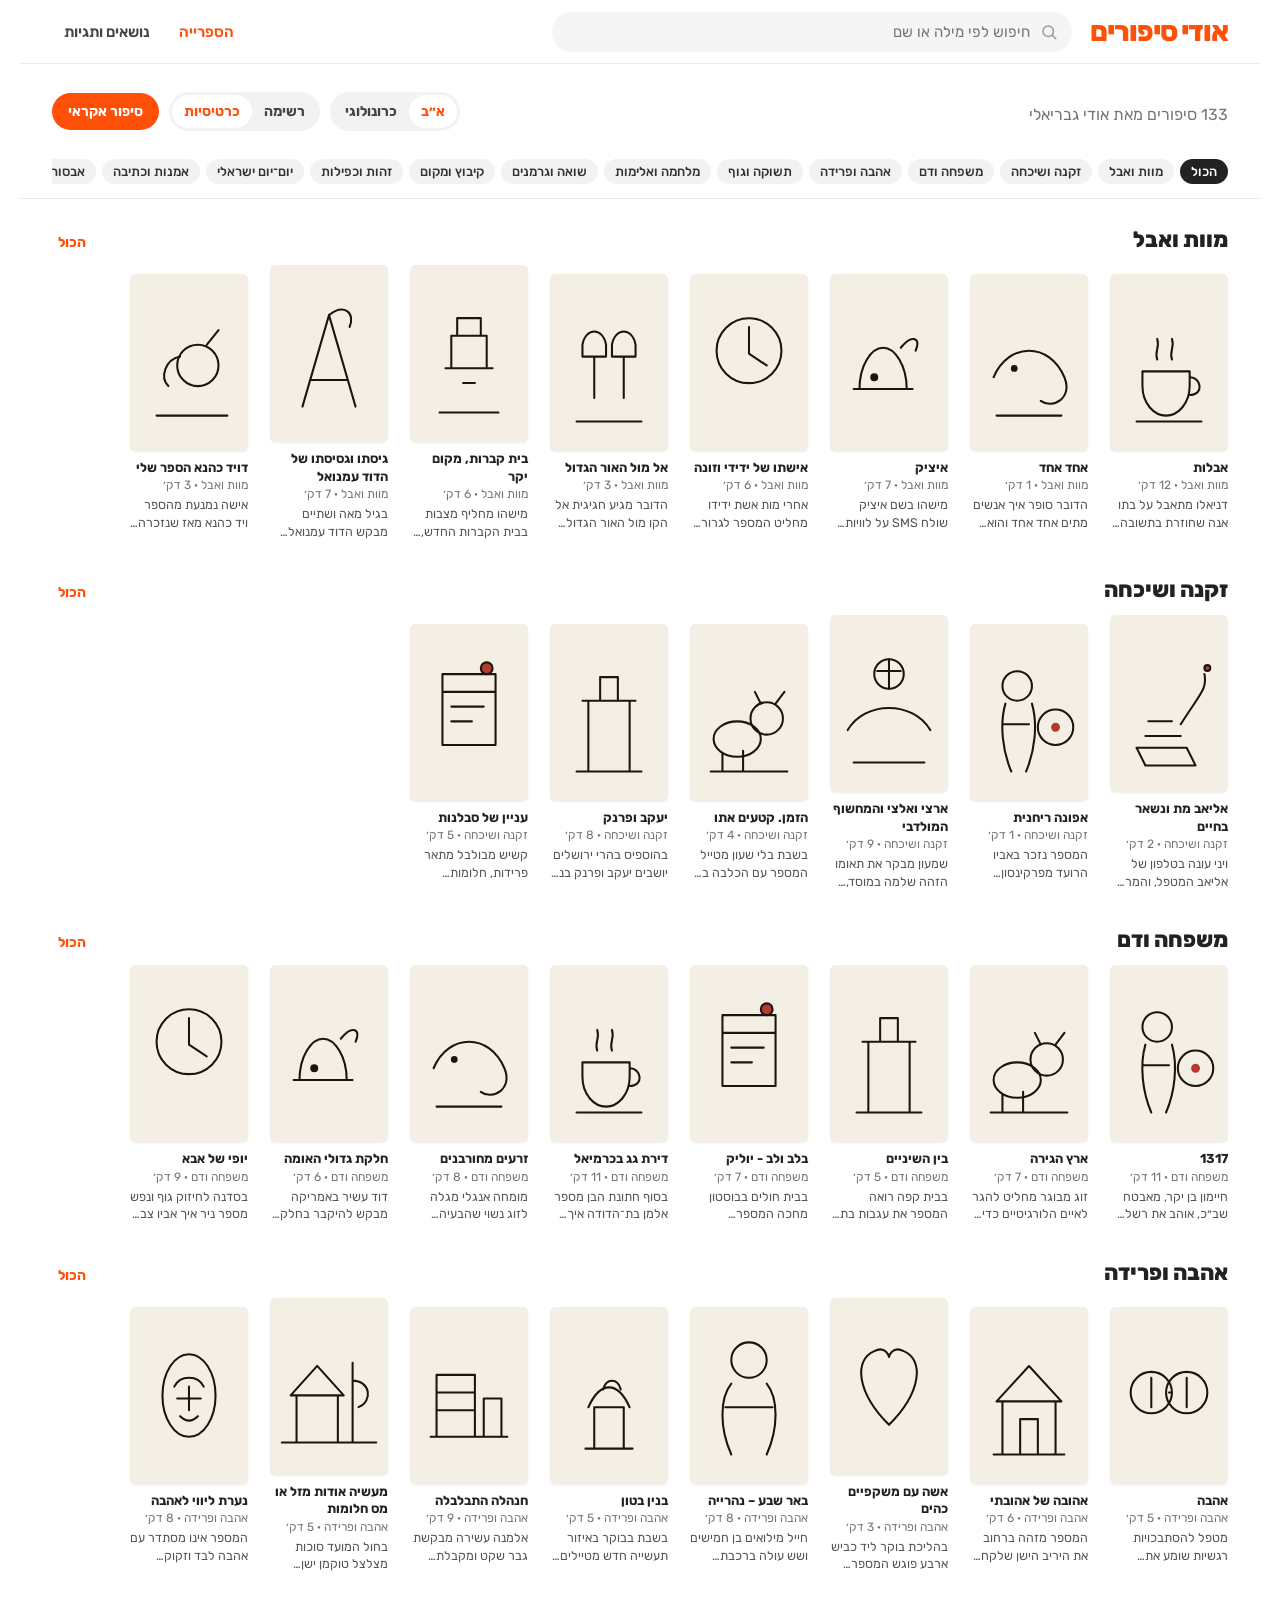
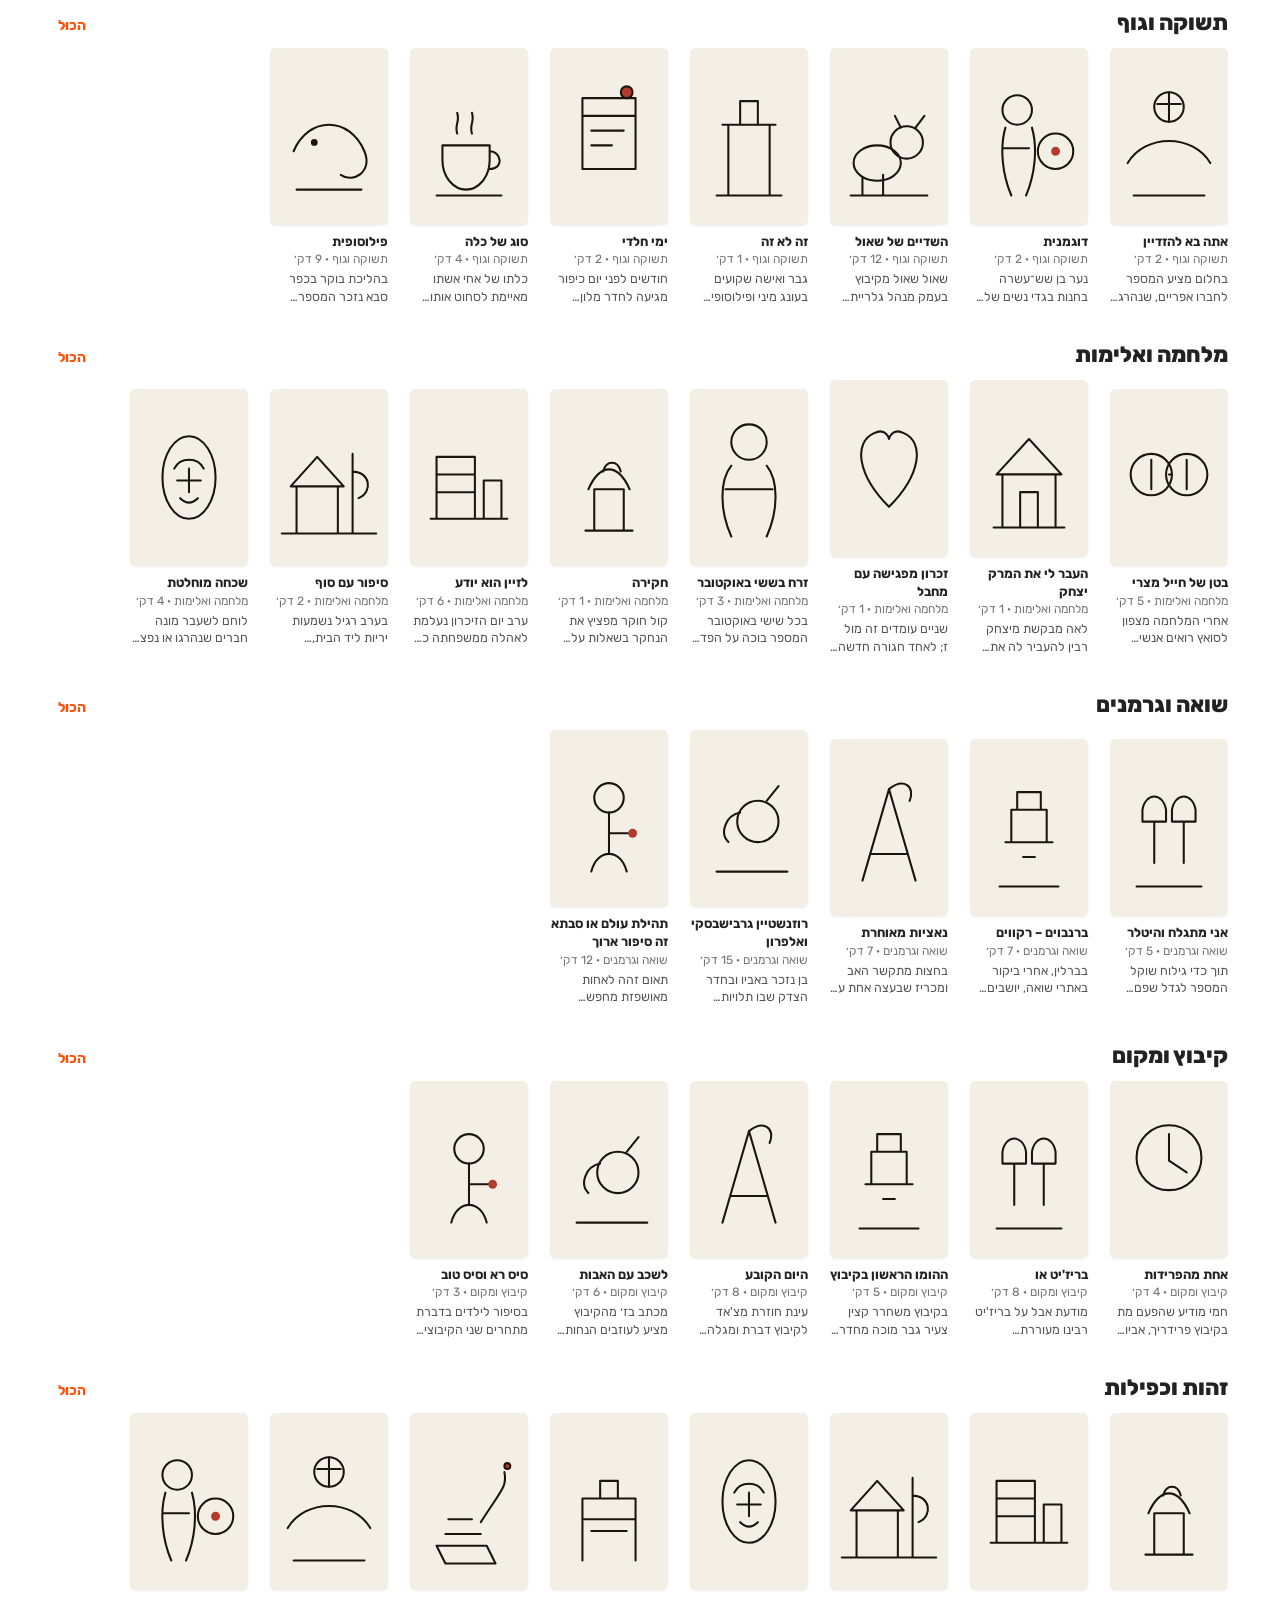
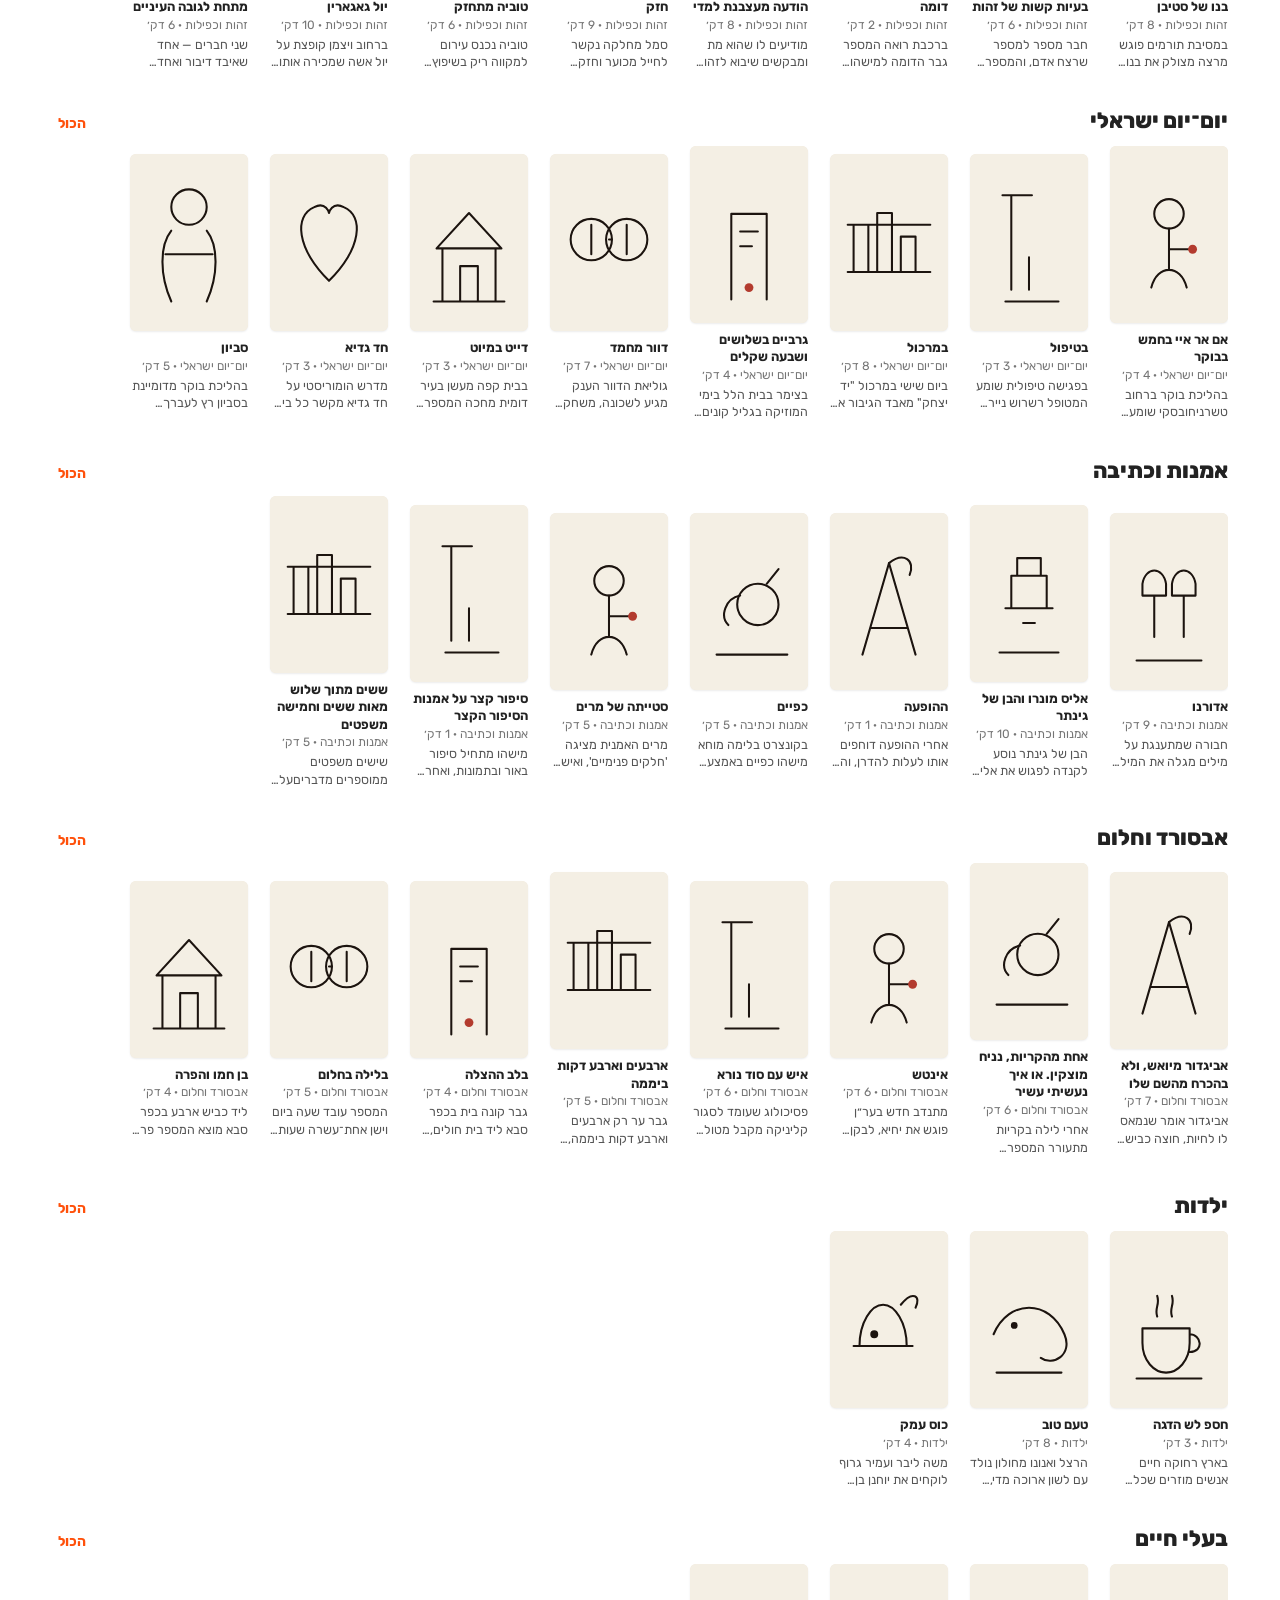
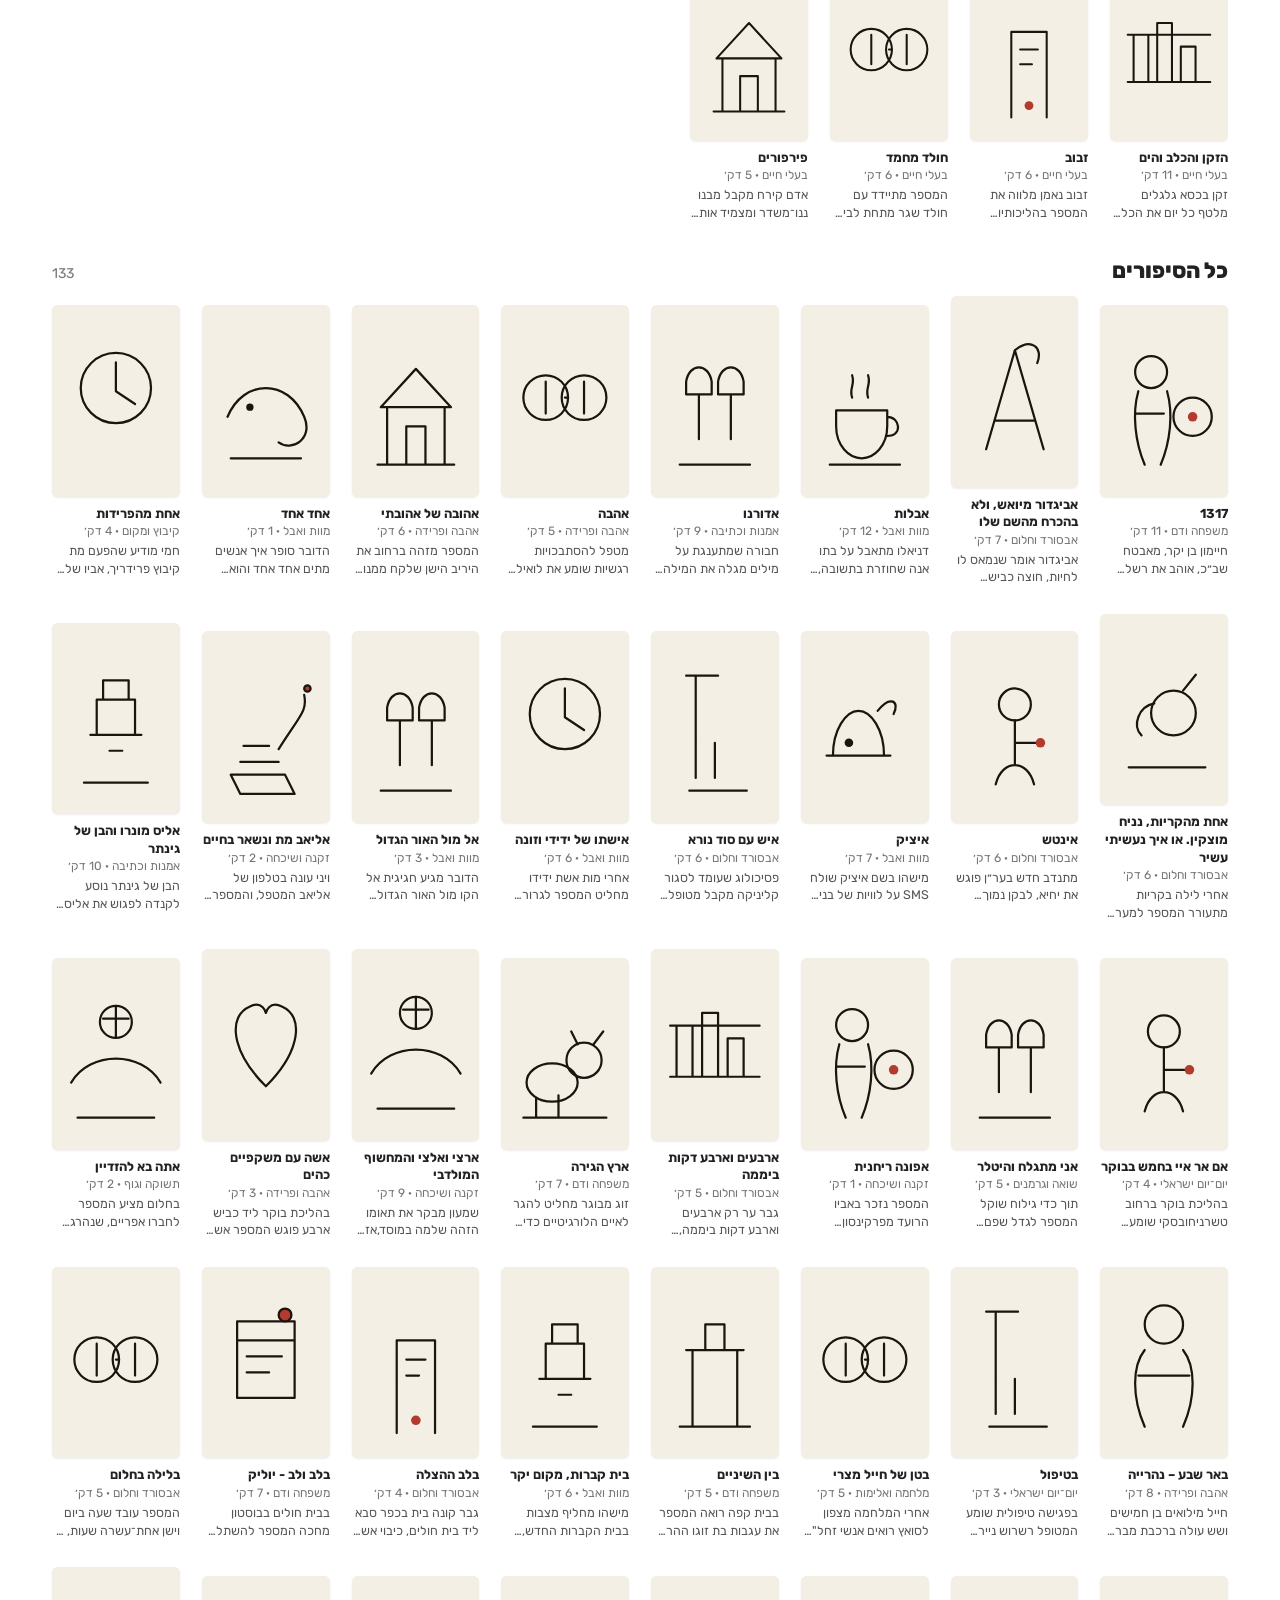
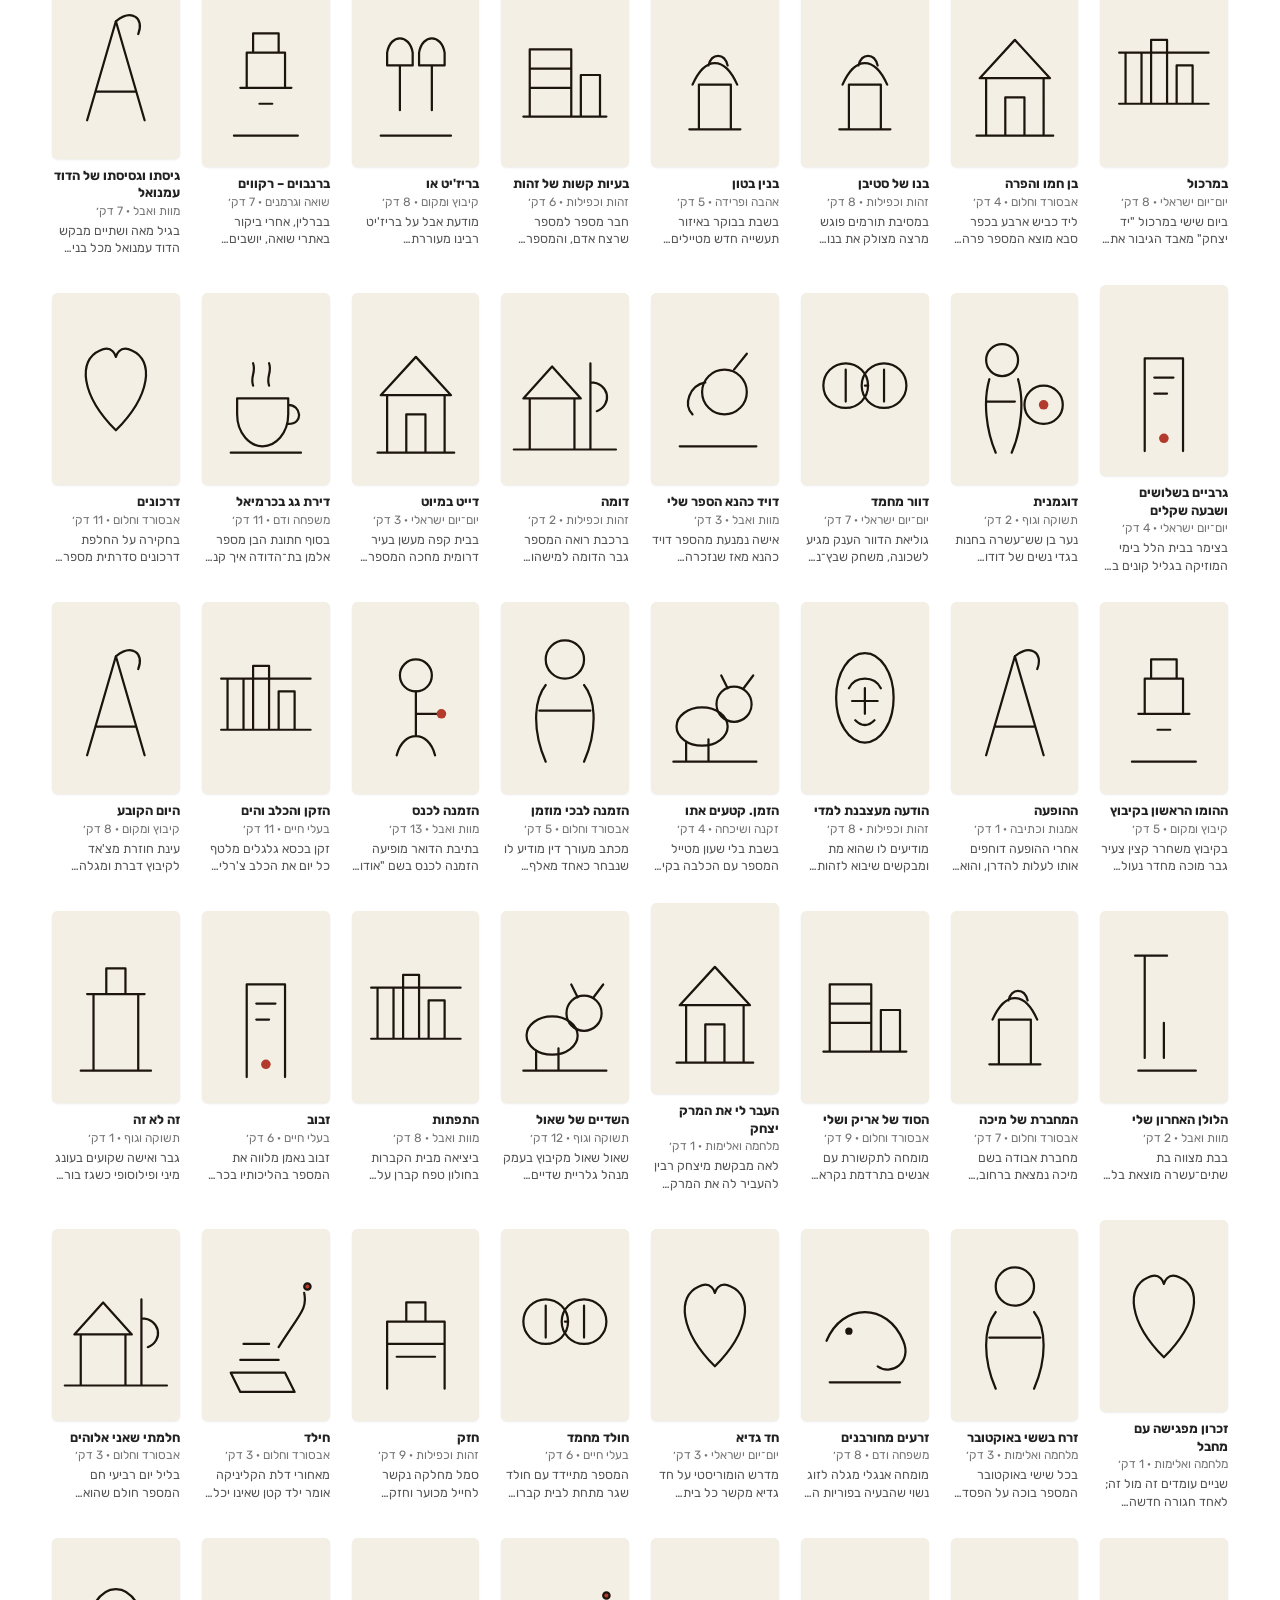
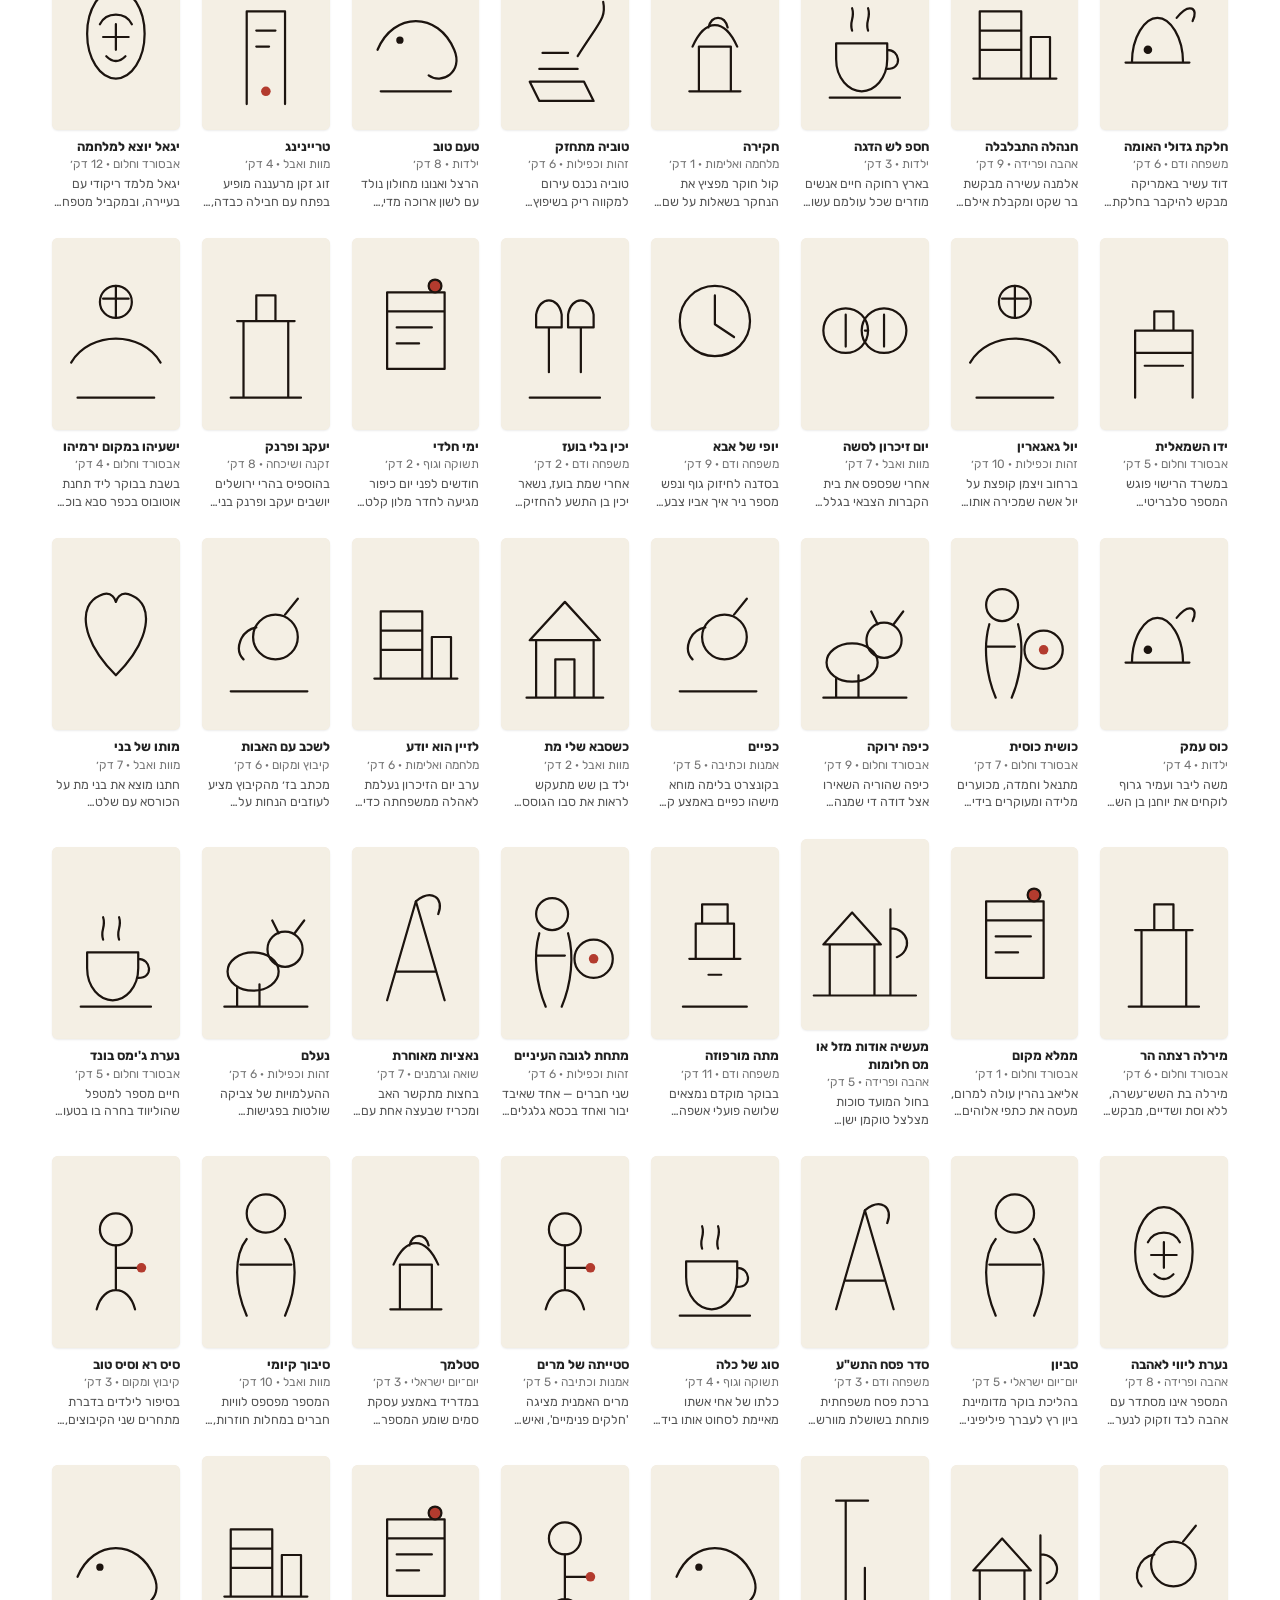
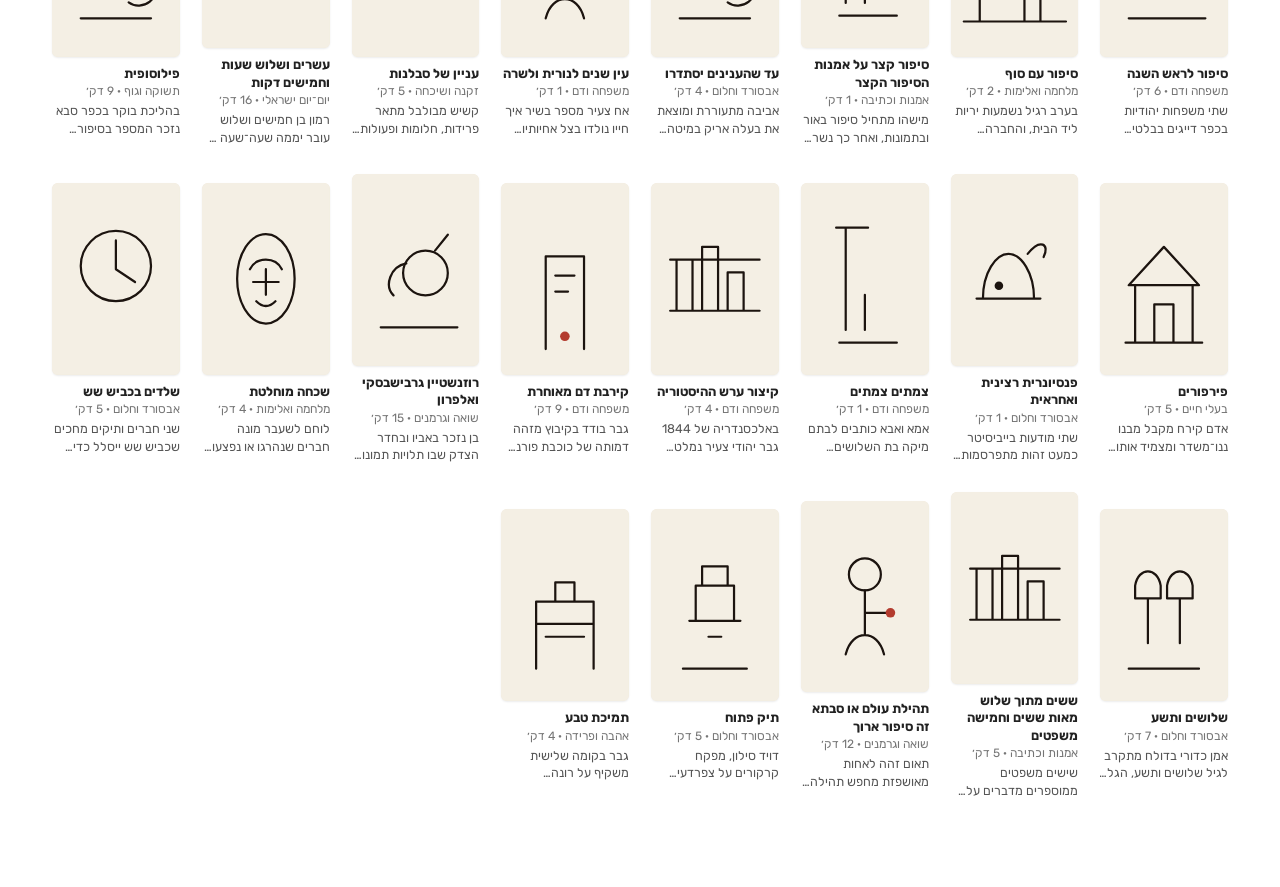
==== index.html @ edc9f73b "Hide login on the published site and keep the reading place when text size changes. Co-authored-by: " ====
<!DOCTYPE html>
<html lang="he" dir="rtl">
<head>
<meta charset="utf-8">
<meta name="viewport" content="width=device-width, initial-scale=1, viewport-fit=cover">
<meta name="theme-color" content="#ffffff">
<title>אודי סיפורים</title>
<meta name="description" content="סיפורים קצרים מאת אודי. קריאה וחיפוש.">
<meta property="og:title" content="אודי סיפורים">
<meta property="og:description" content="סיפורים קצרים מאת אודי. קריאה וחיפוש.">
<meta property="og:type" content="website">
<meta property="og:url" content="https://avtushh.github.io/udi-stories/">
<meta property="og:image" content="https://avtushh.github.io/udi-stories/og.png">
<meta property="og:image:width" content="1200">
<meta property="og:image:height" content="630">
<meta property="og:locale" content="he_IL">
<meta name="twitter:card" content="summary_large_image">
<link rel="icon" href="favicon.svg" type="image/svg+xml">
<link rel="preconnect" href="https://fonts.googleapis.com">
<link rel="preconnect" href="https://fonts.gstatic.com" crossorigin>
<link href="https://fonts.googleapis.com/css2?family=Rubik:wght@400;500;600;700;800&family=Frank+Ruhl+Libre:wght@400;500;700&display=swap" rel="stylesheet">
<link rel="stylesheet" href="styles.css">
</head>
<body>
<header class="top">
  <button class="logo" id="logo" type="button">אודי סיפורים</button>
  <form class="search" id="search-form">
    <svg viewBox="0 0 24 24" aria-hidden="true"><circle cx="11" cy="11" r="7" fill="none" stroke="currentColor" stroke-width="2"/><path d="M16.5 16.5L21 21" stroke="currentColor" stroke-width="2" stroke-linecap="round"/></svg>
    <input id="q" type="search" placeholder="חיפוש לפי מילה או שם" autocomplete="off">
  </form>
  <nav class="nav">
    <button type="button" data-go="home" class="nav-btn on">הספרייה</button>
    <button type="button" data-go="map" class="nav-btn">נושאים ותגיות</button>
    <button type="button" class="nav-btn" id="auth" hidden>התחברות</button>
    <button type="button" class="nav-btn" id="add-open" hidden>+ הוספת סיפור</button>
    <button type="button" class="nav-btn" id="logout" hidden>התנתקות</button>
  </nav>
</header>
<dialog id="login" class="login-pop">
  <form id="login-form">
    <h2>התחברות</h2>
    <label for="login-email">מייל</label>
    <input id="login-email" type="email" required autocomplete="email">
    <p>אם המייל מורשה, יישלח אליו קישור חד-פעמי. הקישור נפתח במחשב שבו רץ האתר.</p>
    <div class="row-actions">
      <button class="orange-btn" type="submit">שליחת קישור</button>
      <button type="button" class="nav-btn" id="login-close">סגור</button>
    </div>
    <p class="msg" id="login-msg"></p>
  </form>
</dialog>
<dialog id="add-pop" class="login-pop add-pop">
  <button type="button" class="pop-x" id="add-close" aria-label="סגור">×</button>
  <form id="add">
    <h2 id="add-title">סיפור חדש</h2>
    <label for="file">קובץ וורד</label>
    <input id="file" type="file" accept=".doc,.docx,application/msword,application/vnd.openxmlformats-officedocument.wordprocessingml.document" required>
    <label for="title">כותרת</label>
    <input id="title" type="text" required>
    <label for="when">תאריך כתיבה</label>
    <input id="when" type="date">
    <label for="theme">קטגוריה</label>
    <select id="theme" required></select>
    <label for="synopsis">תקציר, אם רוצים. אפשר להשאיר ריק.</label>
    <textarea id="synopsis"></textarea>
    <label for="text">הסיפור</label>
    <textarea id="text" required></textarea>
    <div class="row-actions">
      <button class="orange-btn" id="add-save" type="submit">שמירה לספרייה</button>
      <button class="nav-btn" id="add-delete" type="button" hidden>מחיקה</button>
      <span id="save-msg"></span>
    </div>
  </form>
</dialog>
<main id="app"></main>
<script src="data/stories.js"></script>
<script src="data/added.js"></script>
<script src="app.js"></script>
</body>
</html>
---- styles.css ----
:root {
  --orange: #ff500a;
  --orange-d: #e04808;
  --ink: #222;
  --muted: #757575;
  --line: #ececec;
  --chip: #f2f2f2;
  --bg: #fff;
  --shadow: 0 8px 24px rgba(0,0,0,.12);
  --sans: "Rubik", "Arial Hebrew", Arial, sans-serif;
}
* { box-sizing: border-box; }
html, body { margin: 0; background: var(--bg); color: var(--ink); font-family: var(--sans); overflow-x: clip; }
button, input { font-family: inherit; }
button { cursor: pointer; touch-action: manipulation; -webkit-tap-highlight-color: transparent; }
img, svg { max-width: 100%; }

.top {
  position: relative; z-index: 20;
  display: flex; align-items: center; gap: 18px;
  height: 64px; width: 100%; max-width: 1240px; margin: 0 auto;
  padding: 0 32px;
  background: #fff;
  border-bottom: 1px solid var(--line);
}
body[data-page="home"] .top { position: sticky; top: 0; }
.logo {
  background: none; border: 0; padding: 0;
  color: var(--orange); font-weight: 800; font-size: 28px; letter-spacing: -0.04em;
}
.search {
  flex: 1; max-width: 520px;
  display: flex; align-items: center; gap: 8px;
  background: #f5f5f5; border-radius: 999px; height: 40px; padding: 0 14px;
  color: #9a9a9a;
}
.search input {
  flex: 1; border: 0; background: transparent; outline: none;
  font-size: 15px; color: var(--ink); min-width: 0;
}
.search svg { width: 18px; height: 18px; flex: none; }
.nav { display: flex; gap: 6px; margin-right: auto; }
.nav-btn {
  background: none; border: 0; color: #444; font-weight: 600; font-size: 15px;
  padding: 8px 12px; border-radius: 8px;
}
.nav-btn.on, .nav-btn:hover { color: var(--orange); }
a.nav-btn { text-decoration: none; display: inline-flex; align-items: center; }
.login-pop {
  border: 0; border-radius: 16px; padding: 22px; width: min(380px, calc(100vw - 32px));
  box-shadow: 0 18px 50px rgba(31, 26, 22, .18);
}
.login-pop::backdrop { background: rgba(31, 26, 22, .35); }
.login-pop h2 { margin: 0 0 14px; font-size: 22px; }
.login-pop label { display: block; font-weight: 700; margin-bottom: 6px; }
.login-pop input {
  width: 100%; border: 1px solid var(--line); border-radius: 10px; padding: 10px 12px; font: inherit;
}
.login-pop p { margin: 10px 0 0; color: var(--muted); font-size: 14px; }
.login-pop .row-actions { display: flex; gap: 8px; align-items: center; margin-top: 14px; }
.login-pop .msg { color: #9a3412; font-weight: 700; }
.login-pop .ok { color: #166534; font-weight: 700; }
.add-pop { width: min(640px, calc(100vw - 32px)); max-height: min(86vh, 860px); overflow: auto; }
.pop-x {
  position: absolute; top: 10px; left: 10px; width: 32px; height: 32px;
  border: 0; border-radius: 8px; background: transparent; color: #444;
  font-size: 24px; line-height: 1; cursor: pointer;
}
.pop-x:hover { color: var(--orange); }
.title-row { display: flex; align-items: flex-start; gap: 8px; }
.title-row h1 { flex: 1; min-width: 0; }
.edit-story {
  flex: none; width: 36px; height: 36px; margin-top: 2px; padding: 6px;
  border: 0; border-radius: 8px; background: transparent; color: #6b6560; cursor: pointer;
}
.edit-story svg { width: 22px; height: 22px; display: block; }
.edit-story:hover { color: var(--orange); }
#add-delete { color: #9a3412; }
.add-pop label { margin-top: 12px; }
.add-pop select, .add-pop textarea {
  width: 100%; border: 1px solid var(--line); border-radius: 10px; padding: 10px 12px; font: inherit; background: #fff;
}
.add-pop textarea { min-height: 140px; line-height: 1.6; }
.add-pop #synopsis { min-height: 70px; }

main { padding: 28px 32px 80px; max-width: 1240px; margin: 0 auto; }

.page-head h1 { margin: 0; font-size: 32px; font-weight: 800; letter-spacing: -0.03em; }
.page-head p { margin: 6px 0 0; color: var(--muted); font-size: 16px; }
.head-row { display: flex; align-items: center; justify-content: space-between; gap: 16px; margin-bottom: 18px; }
.orange-btn {
  background: var(--orange); color: #fff; border: 0; border-radius: 999px;
  font-weight: 700; font-size: 14px; padding: 10px 16px;
}
.orange-btn:hover { background: var(--orange-d); }

.chips { display: flex; gap: 6px; overflow-x: auto; padding-bottom: 6px; margin: 0; }
.pin {
  position: sticky; top: var(--top-h, 64px); z-index: 12;
  background: #fff;
  margin: 0 -32px 6px; padding: 10px 32px 8px;
  box-shadow: 0 1px 0 var(--line);
}
.chip, .tag {
  border: 0; background: var(--chip); color: #333; border-radius: 999px;
  padding: 5px 11px; font-size: 13px; font-weight: 500; white-space: nowrap;
}
.chip.on { background: #222; color: #fff; }
.tag { padding: 5px 10px; font-size: 12.5px; }
.tag:hover, .chip:hover { background: #e8e8e8; }
.chip.on:hover { background: #111; }

.shelf { margin: 28px 0 8px; }
.shelf-h { display: flex; align-items: baseline; justify-content: space-between; margin-bottom: 12px; }
.shelf-h h2 { margin: 0; font-size: 22px; font-weight: 800; }
.shelf-h button { background: none; border: 0; color: var(--orange); font-weight: 700; font-size: 14px; }
.row { display: grid; grid-template-columns: repeat(auto-fill, minmax(118px, 1fr)); gap: 28px 22px; }
.row.scroll {
  display: flex; gap: 22px; overflow-x: auto; padding-bottom: 8px; scroll-snap-type: x mandatory;
}
.row.scroll .card { flex: 0 0 118px; scroll-snap-align: start; }

.card { background: none; border: 0; padding: 0; text-align: right; color: inherit; }
.cover {
  aspect-ratio: 2 / 3; border-radius: 6px; overflow: hidden;
  display: block; padding: 0;
  color: #fff; box-shadow: 0 1px 2px rgba(0,0,0,.08);
  background: #f3ecdf;
  transition: transform .15s ease, box-shadow .15s ease;
}
@media (hover: hover) {
  .card:hover .cover { transform: translateY(-3px); box-shadow: var(--shadow); }
}
.cover span {
  font-weight: 800; font-size: clamp(15px, 2.4vw, 20px); line-height: 1.2; letter-spacing: -0.02em;
  text-shadow: 0 1px 8px rgba(0,0,0,.25);
  display: -webkit-box; -webkit-line-clamp: 4; -webkit-box-orient: vertical; overflow: hidden;
}
.card h3 { margin: 8px 0 0; font-size: 13px; font-weight: 700; line-height: 1.35; }
.cover svg { width: 100%; height: 100%; display: block; }
.actions { display: flex; align-items: center; gap: 10px; flex-wrap: wrap; }
.view-toggle { display: flex; background: #f2f2f2; border-radius: 999px; padding: 3px; }
.view-toggle button { border: 0; background: transparent; border-radius: 999px; padding: 8px 12px; font-weight: 700; font-size: 14px; color: #444; }
.view-toggle button.on { background: #fff; color: var(--orange); }
.row.as-list { display: flex; flex-direction: column; gap: 0; }
.row.as-list .card {
  display: grid; grid-template-columns: 52px minmax(0, 1fr);
  gap: 2px 12px; align-items: center; width: 100%;
  padding: 10px 0; border-bottom: 1px solid var(--line);
}
.row.as-list .cover { width: 52px; aspect-ratio: 1; grid-column: 1; grid-row: 1 / span 3; border-radius: 8px; }
.row.as-list h3, .row.as-list .by, .row.as-list .hook { grid-column: 2; margin: 0; }
.row.as-list h3 { font-size: 16px; }
.card .by { margin: 2px 0 0; color: var(--muted); font-size: 12px; }
.card .hook { margin: 4px 0 0; color: #555; font-size: 12.5px; line-height: 1.4; display: -webkit-box; -webkit-line-clamp: 2; -webkit-box-orient: vertical; overflow: hidden; }
.mark { background: #ffe08a; border-radius: 2px; }

.reader { max-width: 640px; margin: 0 auto; padding-top: 8px; }
.story-bar {
  position: sticky; top: 0; z-index: 16;
  display: flex; align-items: center; gap: 10px;
  min-height: 44px; margin: 0 0 8px; padding: 6px 0;
  background: #fff;
}
.reader.collapsed .story-bar { box-shadow: 0 1px 0 var(--line); }
.reader.collapsed .back { position: relative; border-color: transparent; background: transparent; padding: 8px; }
.bar-title {
  display: none; min-width: 0; margin: 0;
  font-size: 17px; font-weight: 800; line-height: 1.25; letter-spacing: -0.02em;
  white-space: nowrap; overflow: hidden; text-overflow: ellipsis;
}
.reader.collapsed .bar-title { display: block; flex: 1; }
.back {
  display: inline-flex; align-items: center; gap: 4px; flex: none;
  background: #fff; color: var(--orange); border: 1px solid #ffd5c6;
  font-weight: 700; font-size: 14px; padding: 8px 12px; border-radius: 999px;
}
.back svg { width: 18px; height: 18px; flex: none; }
.reader.collapsed .back span { position: absolute; width: 1px; height: 1px; overflow: hidden; clip: rect(0 0 0 0); }
.story-top { display: flex; gap: 18px; align-items: flex-start; margin: 16px 0 22px; min-width: 0; }
.story-top > div { min-width: 0; flex: 1; }
.byline, .blurb, .story-top h1, .kicker, .cover span { overflow-wrap: anywhere; }
.story-top .cover { width: 120px; flex: none; aspect-ratio: 2/3; }
.story-top h1 { margin: 0 0 6px; font-size: 32px; font-weight: 800; letter-spacing: -0.03em; line-height: 1.15; }
.byline { margin: 0 0 10px; color: var(--muted); }
.byline b { color: var(--orange); font-weight: 700; }
.kicker { color: var(--muted); font-size: 13px; margin: 0 0 4px; }
.read-time { margin: 0 0 4px; color: var(--orange); font-weight: 700; font-size: 14px; }
.written { margin: 32px 0 0; color: var(--muted); font-size: 15px; }
.year { margin: 26px 0 12px; font-size: 15px; font-weight: 800; color: var(--muted); border-bottom: 1px solid var(--line); padding-bottom: 6px; }
.card .by { white-space: nowrap; overflow: hidden; text-overflow: ellipsis; }
.tag.shared { background: #fff1eb; color: #c2410c; }
.blurb { position: relative; color: #444; font-size: 15px; line-height: 1.55; margin: 0 0 12px; }
.blurb summary { cursor: pointer; color: #757575; font-weight: 700; font-size: 14px; }
.blurb summary:hover { color: var(--orange); }
.blurb p { margin: 8px 0 0; }
.blurb .tip { display: none; }
@media (hover: hover) and (pointer: fine) {
  .blurb.tip-on:not(:has(details[open])) .tip {
    display: block;
    position: absolute;
    z-index: 8;
    top: 1.7rem;
    right: 0;
    width: min(32rem, 70vw);
    max-height: 16rem;
    overflow: auto;
    background: #fff;
    color: #222;
    border: 1px solid #ececec;
    border-radius: 12px;
    box-shadow: 0 8px 24px rgba(0,0,0,.12);
    padding: 12px 14px;
    font-size: 14px;
    line-height: 1.55;
  }
}
.body { border-top: 1px solid var(--line); padding-top: 22px; }
.body p { font-family: "Frank Ruhl Libre", "David Libre", serif; font-size: var(--read, 21px); line-height: 1.8; margin: 0 0 1em; color: #1f1a16; text-wrap: pretty; }
.body p.written { color: #8a847c; }
.reader-tools { display: flex; align-items: center; gap: 8px; margin: 0 0 14px; color: var(--muted); font-size: 13px; }
.reader-tools span { margin-left: 4px; }
.reader-tools button {
  width: 36px; height: 36px; border-radius: 50%; border: 1px solid var(--line); background: #fff; font-weight: 700;
}
.more { margin-top: 36px; }
.more h2 { font-size: 20px; font-weight: 800; }
.empty { color: var(--muted); padding: 40px 0; font-size: 16px; }
.map-grid { display: grid; grid-template-columns: repeat(auto-fill, minmax(210px, 1fr)); gap: 10px; margin-top: 8px; }
.map-card {
  text-align: right; border: 1px solid var(--line); background: #fff; border-radius: 12px;
  padding: 12px 14px 11px;
}
.map-card:hover { border-color: #ddd; box-shadow: 0 4px 16px rgba(0,0,0,.06); }
.map-card .n { color: var(--orange); font-weight: 800; font-size: 20px; line-height: 1; }
.map-card h2 { margin: 4px 0 2px; font-size: 15px; }
.map-card p { margin: 0; color: var(--muted); font-size: 13px; line-height: 1.4; }

.chips, .row.scroll {
  -webkit-overflow-scrolling: touch;
  overscroll-behavior-x: contain;
  scrollbar-width: none;
}
.chips::-webkit-scrollbar, .row.scroll::-webkit-scrollbar { display: none; }

@media (max-width: 1100px) {
  .row { grid-template-columns: repeat(auto-fill, minmax(118px, 1fr)); }
}
@media (max-width: 800px) {
  .top {
    height: auto; flex-wrap: wrap; align-items: center;
    gap: 8px 12px;
    padding: calc(10px + env(safe-area-inset-top)) 16px 10px;
    padding-left: calc(16px + env(safe-area-inset-left));
    padding-right: calc(16px + env(safe-area-inset-right));
  }
  .logo { font-size: 24px; }
  .search { order: 3; max-width: none; flex: 1 0 100%; height: 44px; }
  .search input { font-size: 16px; }
  .nav { margin-right: auto; }
  .nav-btn { padding: 10px 8px; font-size: 15px; }
  main {
    padding: 18px 16px calc(28px + env(safe-area-inset-bottom));
    padding-left: calc(16px + env(safe-area-inset-left));
    padding-right: calc(16px + env(safe-area-inset-right));
  }
  .page-head h1 { font-size: 26px; }
  .page-head p { font-size: 15px; }
  .head-row { flex-wrap: wrap; align-items: flex-start; margin-bottom: 8px; }
  .pin { margin-inline: -16px; padding-inline: 16px; }
  .orange-btn { min-height: 44px; }
  .row { grid-template-columns: repeat(3, 1fr); gap: 22px 16px; }
  .row.scroll { gap: 18px; }
  .row.scroll .card { flex: 0 0 31%; max-width: none; }
  .shelf { margin-top: 22px; }
  .shelf-h h2 { font-size: 18px; }
  .map-grid { grid-template-columns: repeat(2, 1fr); gap: 8px; }
  .map-card p { display: none; }
  .story-top { display: grid; grid-template-columns: 88px minmax(0, 1fr); gap: 8px 14px; }
  .story-top > div:not(.cover) { display: contents; }
  .story-top .cover { grid-column: 1; grid-row: 1 / span 3; width: 100%; }
  .read-time, .title-row, .byline { grid-column: 2; }
  .blurb, .story-top .chips, .reader-tools { grid-column: 1 / -1; }
  .story-top h1 { font-size: 24px; }
  .story-top .chips { margin: 4px 0 0; flex-wrap: wrap; overflow: visible; }
  .body p { font-size: var(--read, 18px); }
  .reader-tools { font-size: 20px; gap: 12px; }
  .reader-tools button { width: 66px; height: 66px; font-size: 22px; }
  .more .row { grid-template-columns: repeat(3, 1fr); }
}
@media (max-width: 380px) {
  .logo { font-size: 22px; }
  .nav-btn { font-size: 14px; padding: 10px 6px; }
  .cover { padding: 10px; }
}

.story-top .chips { flex-wrap: wrap; overflow: visible; }
.byline { margin: 0 0 10px; }

.muted { color: var(--muted); font-size: 14px; }
.tag-index { margin-top: 36px; }
.tag-index p { margin: 0 0 12px; }
.tag-cloud { display: flex; flex-wrap: wrap; gap: 6px; }
.tag small { opacity: .65; font-size: 11px; margin-right: 3px; }

.tag-sub { margin: 22px 0 8px; font-size: 16px; font-weight: 700; }
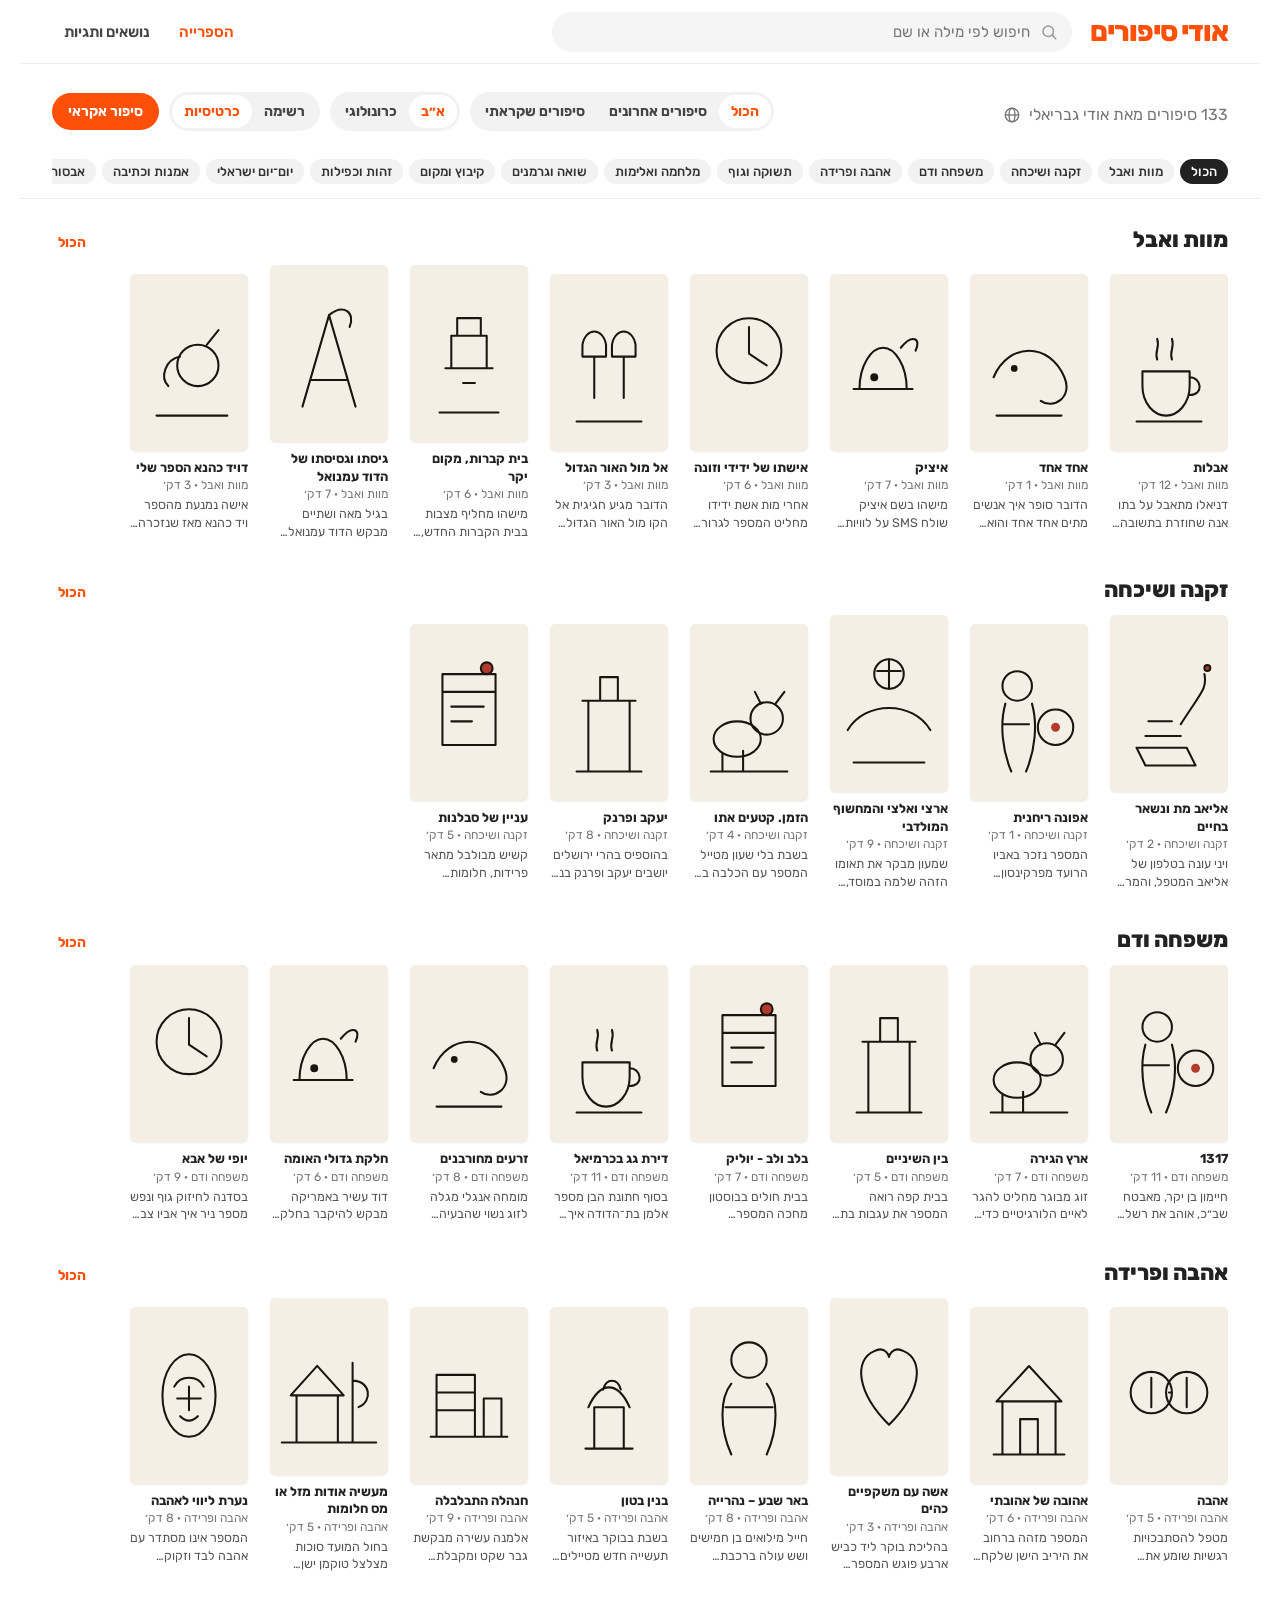
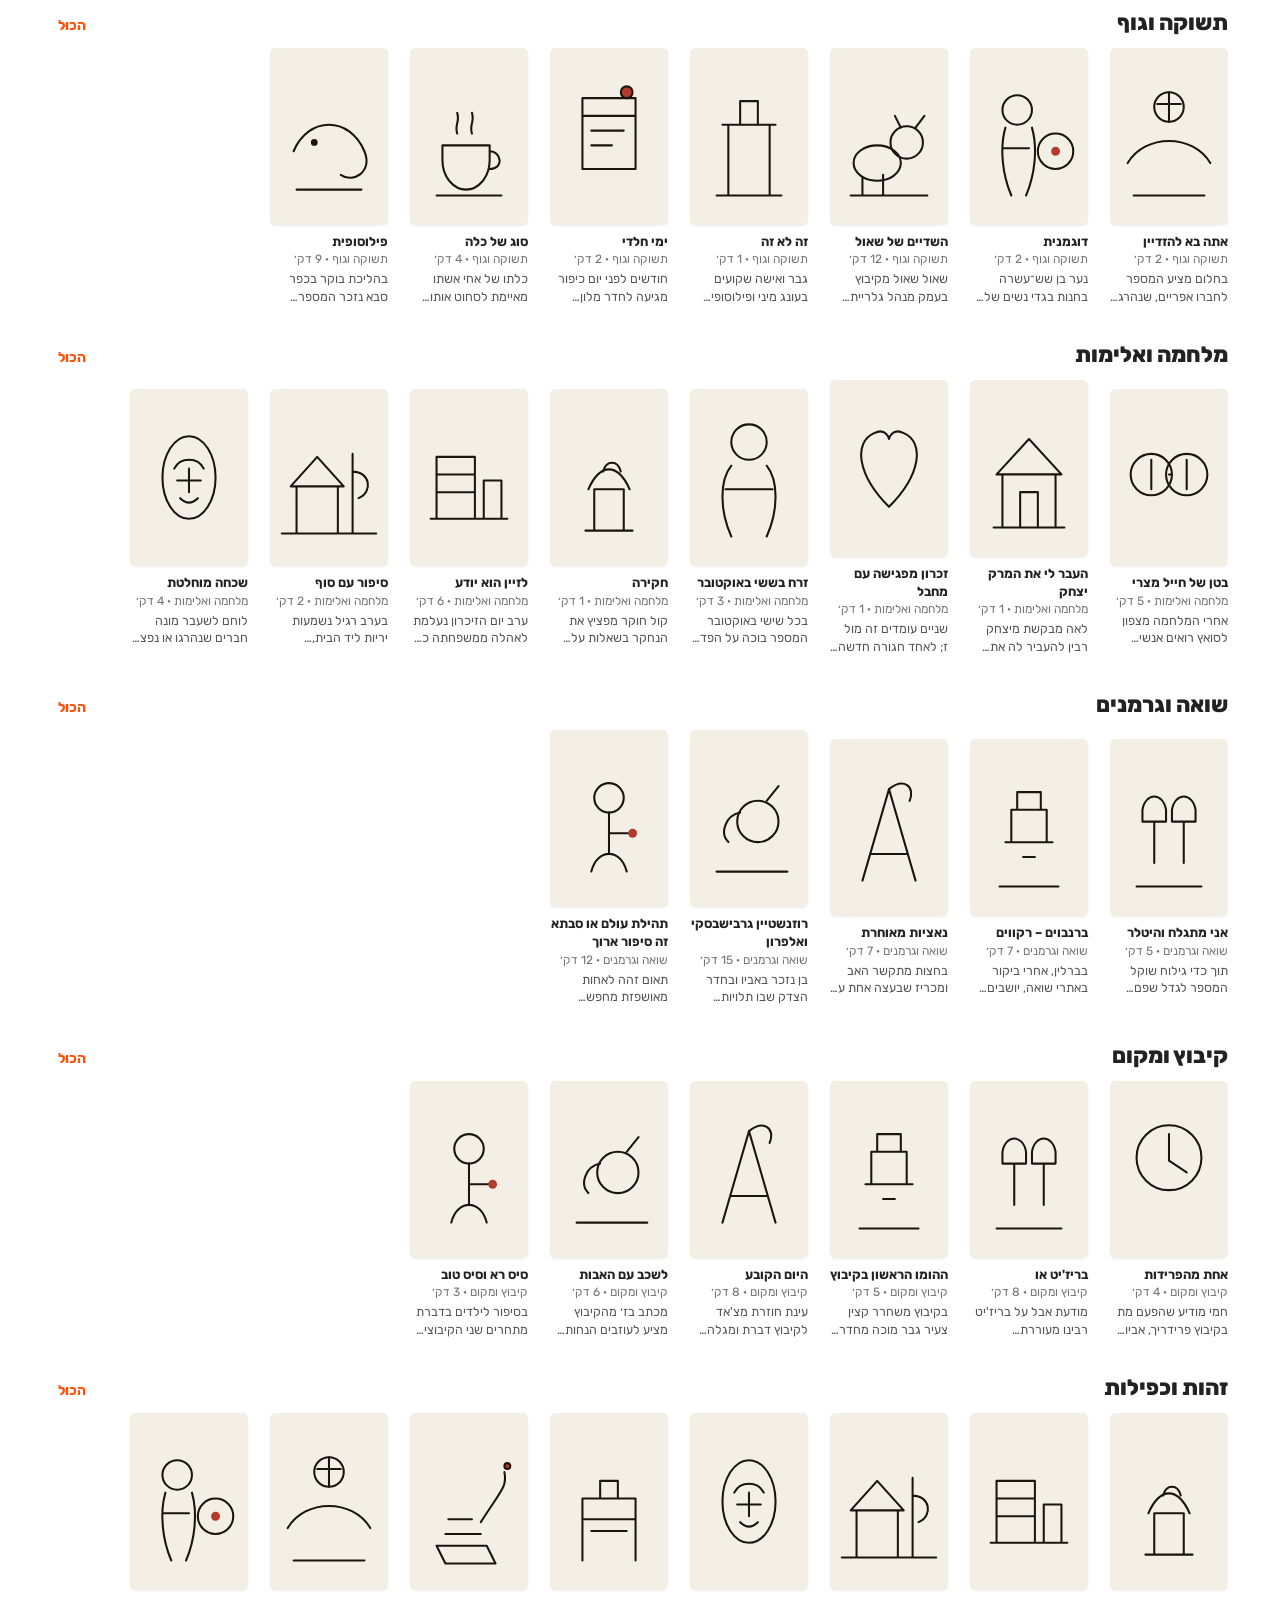
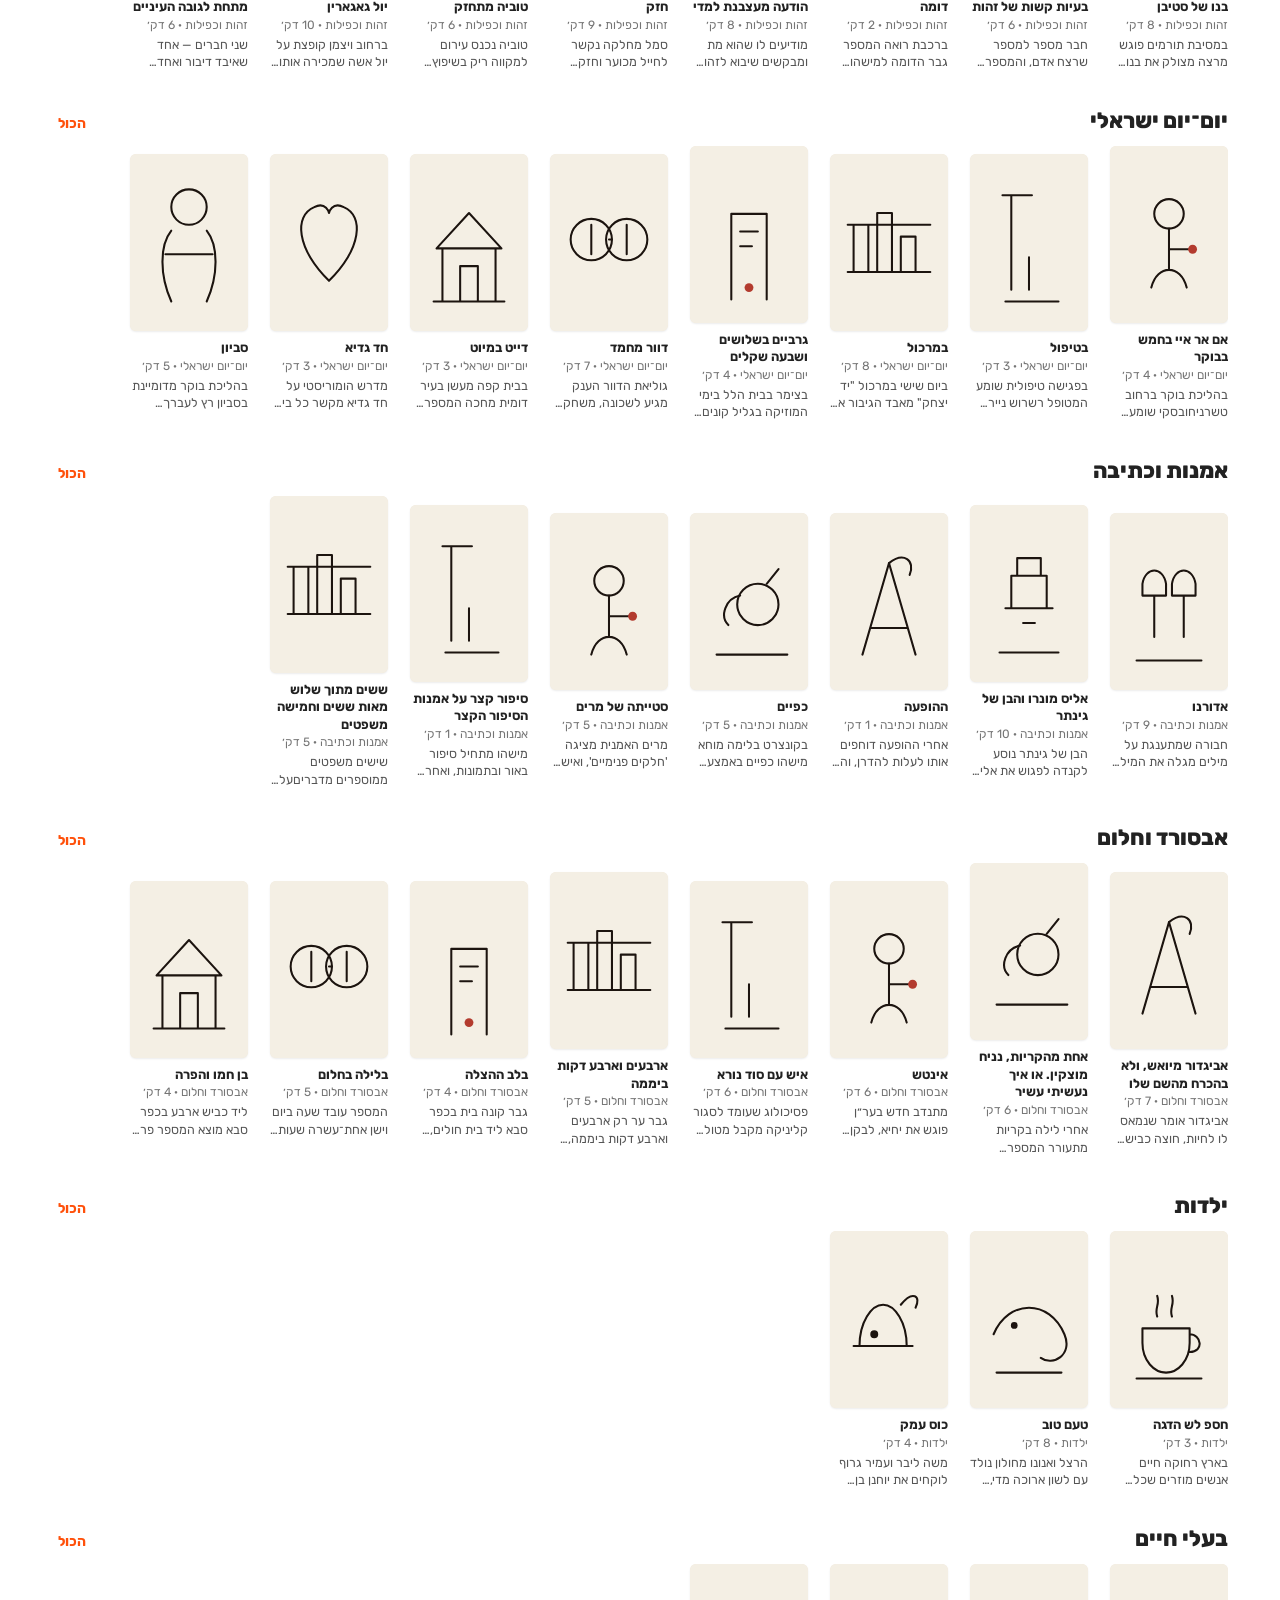
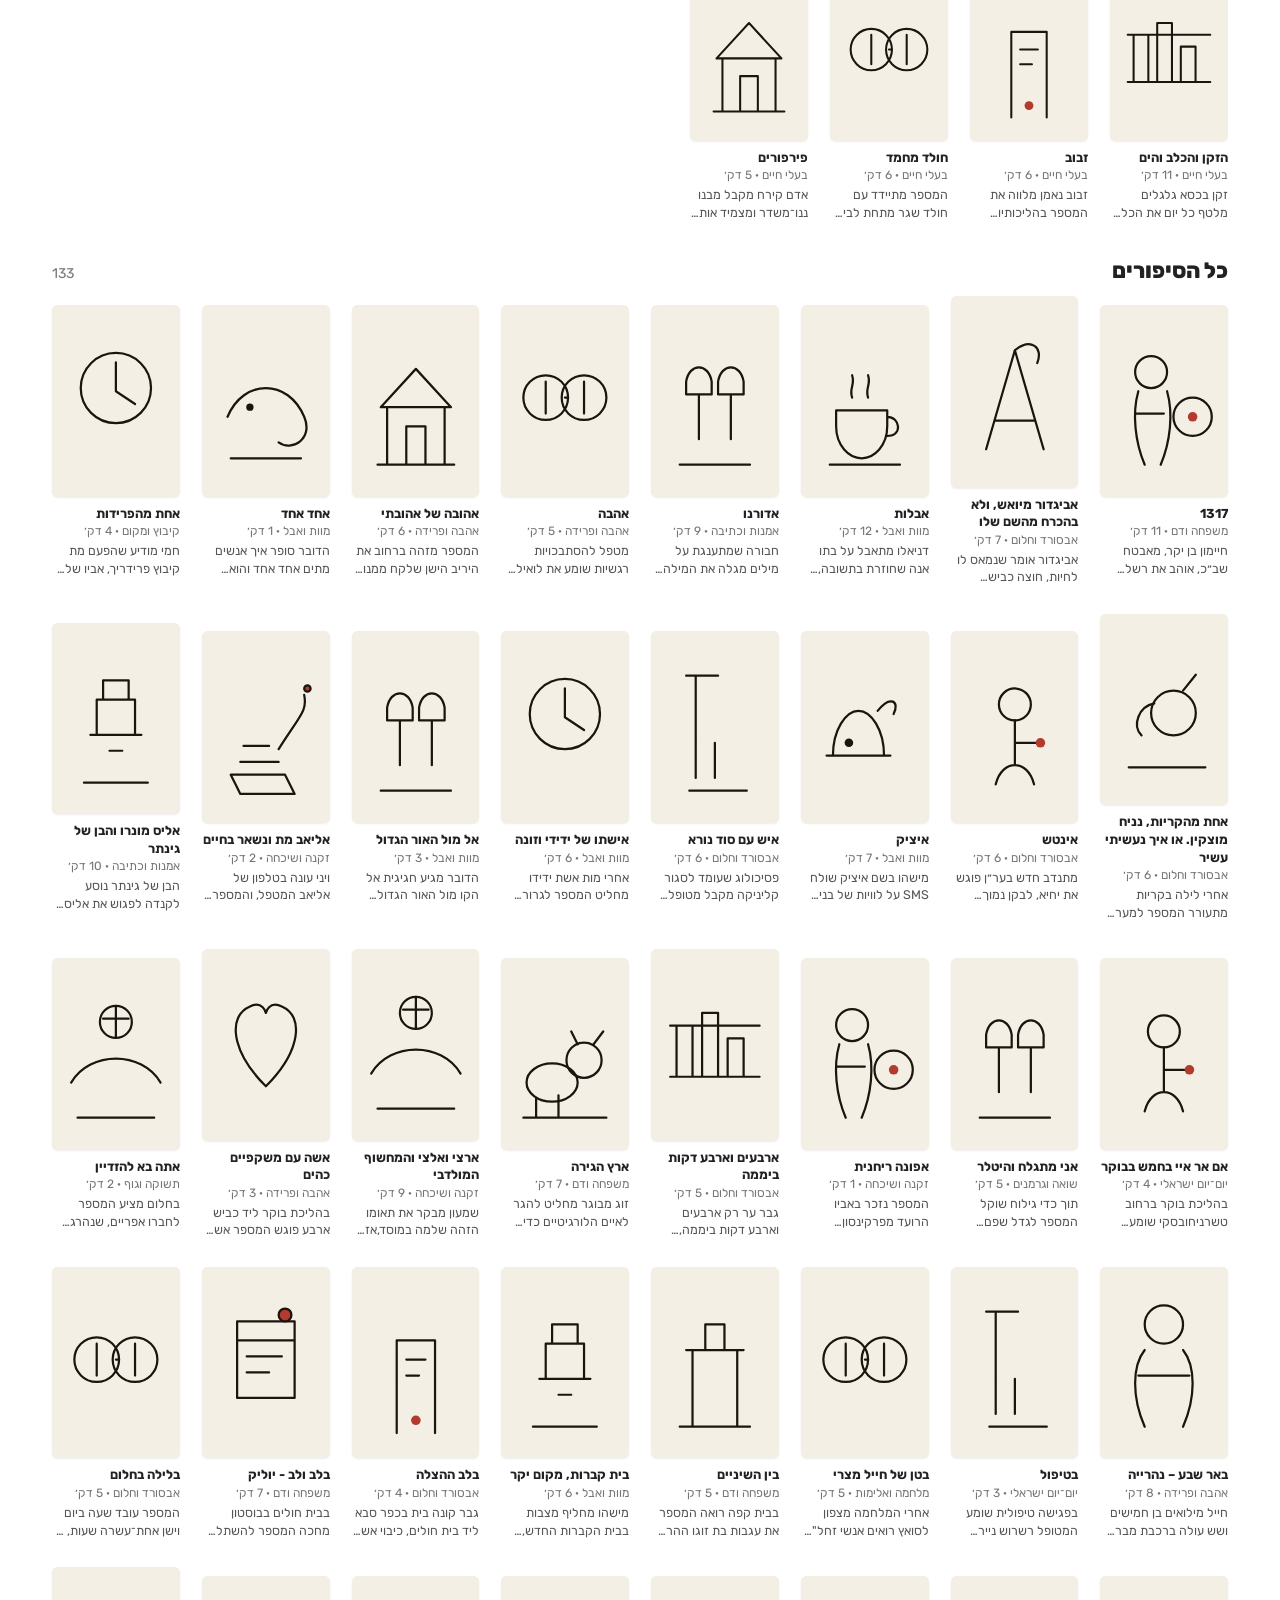
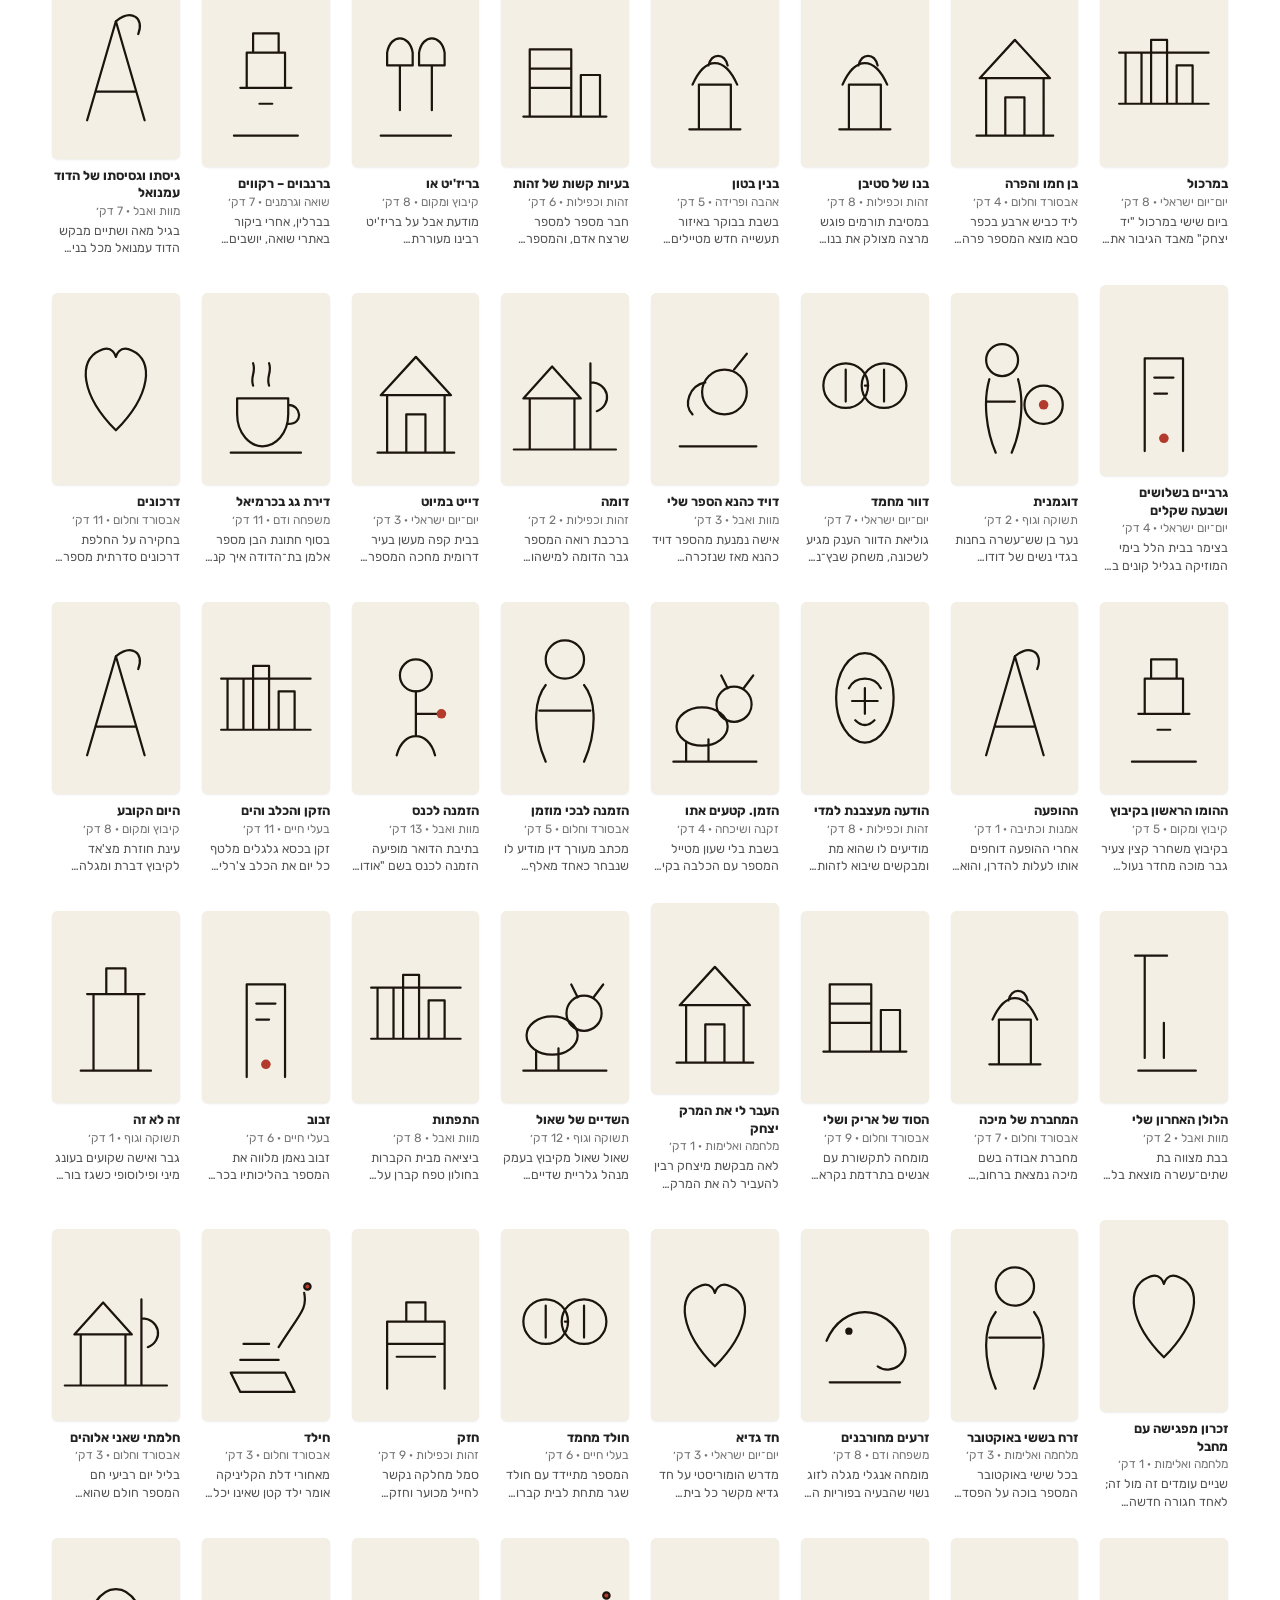
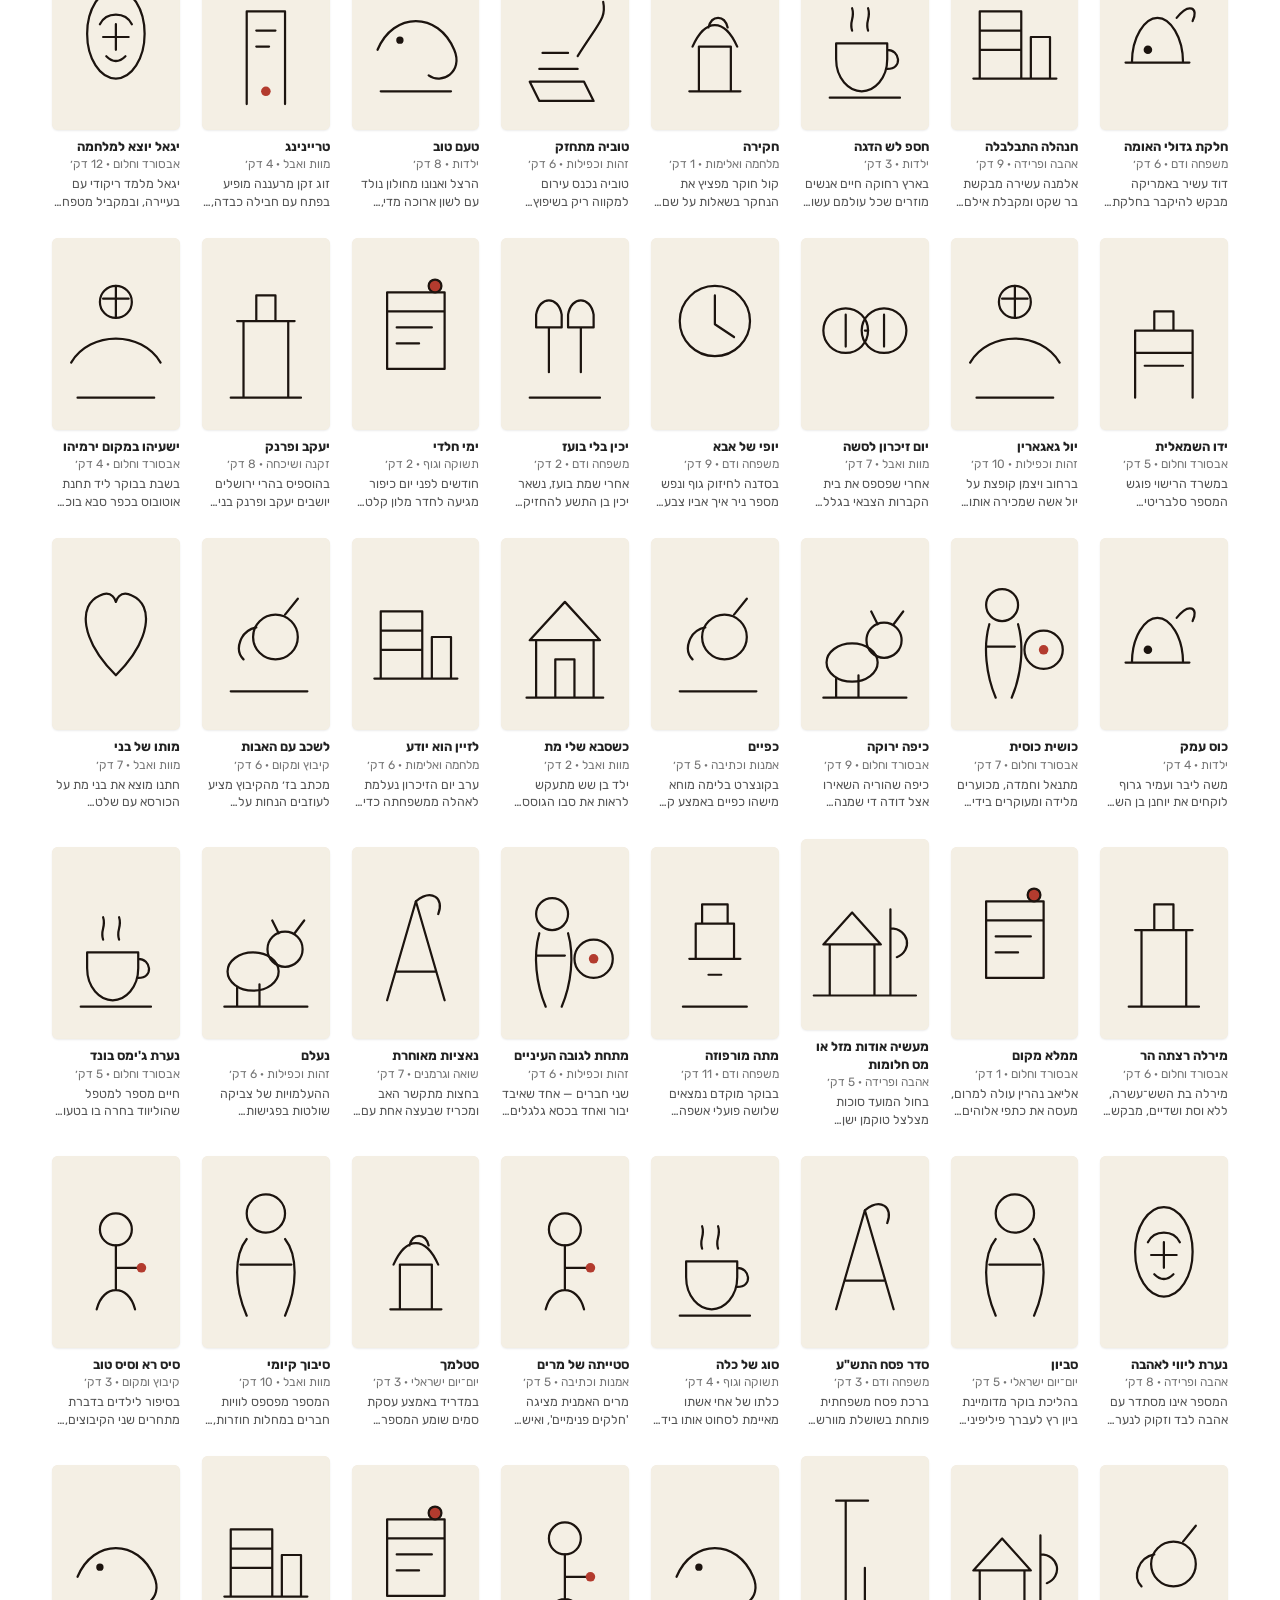
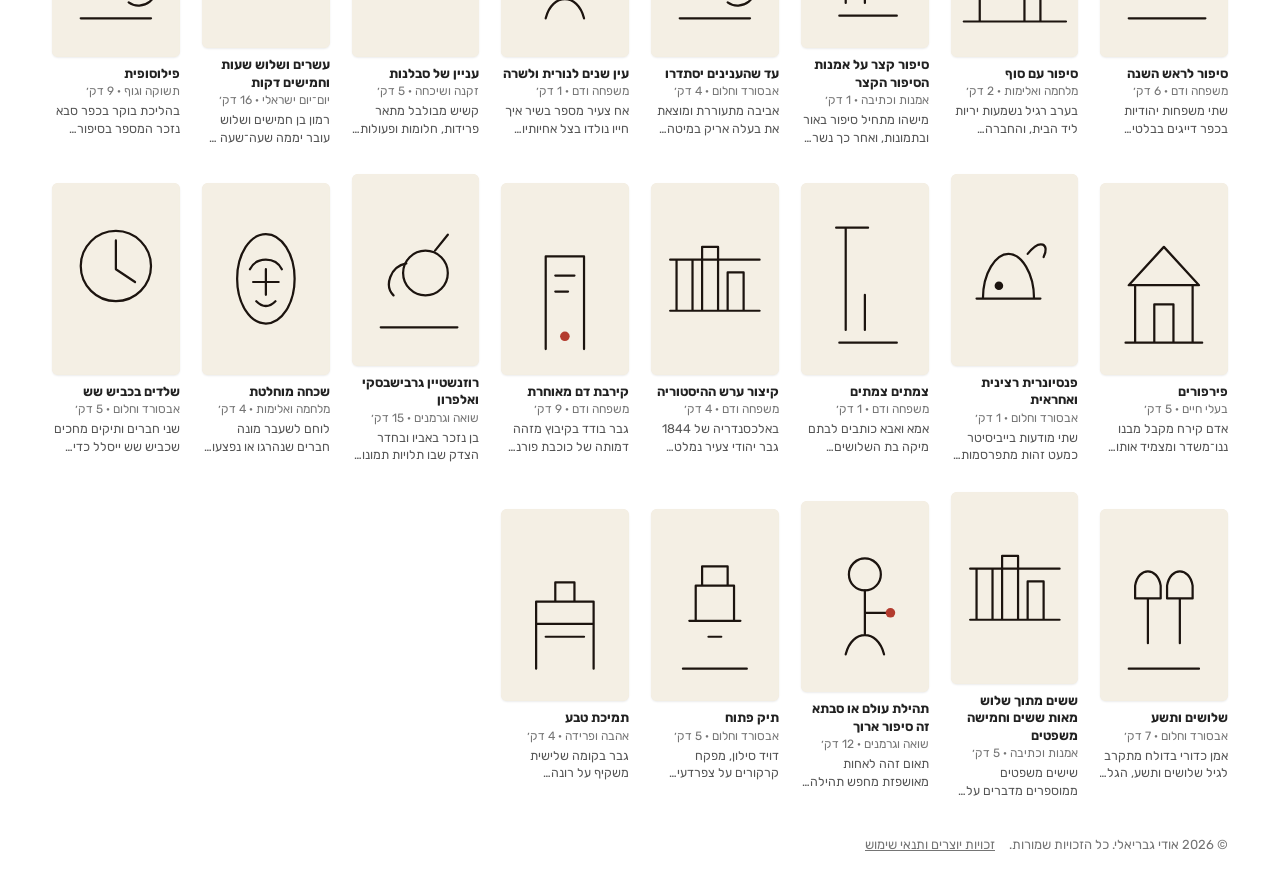
==== commit 07138a0d: "Add a copyright notice and terms page for the independently published stories. Co-authored-by: Curso" ====
--- a/index.html
+++ b/index.html
@@ -23,6 +23,7 @@
 </head>
 <body>
 <header class="top">
+  <button type="button" class="top-back" id="top-back" hidden aria-label="חזרה לספרייה"><svg viewBox="0 0 24 24" aria-hidden="true"><path d="M9 6l6 6-6 6" fill="none" stroke="currentColor" stroke-width="2.2" stroke-linecap="round" stroke-linejoin="round"/></svg></button>
   <button class="logo" id="logo" type="button">אודי סיפורים</button>
   <form class="search" id="search-form">
     <svg viewBox="0 0 24 24" aria-hidden="true"><circle cx="11" cy="11" r="7" fill="none" stroke="currentColor" stroke-width="2"/><path d="M16.5 16.5L21 21" stroke="currentColor" stroke-width="2" stroke-linecap="round"/></svg>
@@ -73,6 +74,10 @@
   </form>
 </dialog>
 <main id="app"></main>
+<footer class="site-foot">
+  <span>© 2026 אודי גבריאלי. כל הזכויות שמורות.</span>
+  <a href="#/legal">זכויות יוצרים ותנאי שימוש</a>
+</footer>
 <script src="data/stories.js"></script>
 <script src="data/added.js"></script>
 <script src="app.js"></script>
--- a/styles.css
+++ b/styles.css
@@ -25,6 +25,13 @@
   border-bottom: 1px solid var(--line);
 }
 body[data-page="home"] .top { position: sticky; top: 0; }
+.top-back {
+  display: inline-flex; align-items: center; justify-content: center; flex: none;
+  width: 36px; height: 36px; margin-inline-end: -6px; padding: 0;
+  background: transparent; color: var(--orange); border: 0;
+}
+.top-back[hidden] { display: none; }
+.top-back svg { width: 22px; height: 22px; }
 .logo {
   background: none; border: 0; padding: 0;
   color: var(--orange); font-weight: 800; font-size: 28px; letter-spacing: -0.04em;
@@ -84,10 +91,24 @@
 .add-pop textarea { min-height: 140px; line-height: 1.6; }
 .add-pop #synopsis { min-height: 70px; }
 
-main { padding: 28px 32px 80px; max-width: 1240px; margin: 0 auto; }
+main { padding: 28px 32px 24px; max-width: 1240px; margin: 0 auto; }
+.site-foot {
+  max-width: 1240px; margin: 0 auto;
+  padding: 4px 32px 36px;
+  display: flex; flex-wrap: wrap; gap: 4px 14px;
+  color: var(--muted); font-size: 13px; line-height: 1.5;
+}
+.site-foot a { color: inherit; }
+.site-foot a:hover { color: var(--orange); }
+.legal { max-width: 640px; margin-top: 22px; }
+.legal p { margin: 0 0 1em; font-size: 17px; line-height: 1.75; }
 
 .page-head h1 { margin: 0; font-size: 32px; font-weight: 800; letter-spacing: -0.03em; }
 .page-head p { margin: 6px 0 0; color: var(--muted); font-size: 16px; }
+.byline-row { display: flex; align-items: center; gap: 8px; }
+.globe { display: inline-flex; color: var(--muted); }
+.globe svg { width: 18px; height: 18px; }
+.globe:hover { color: var(--orange); }
 .head-row { display: flex; align-items: center; justify-content: space-between; gap: 16px; margin-bottom: 18px; }
 .orange-btn {
   background: var(--orange); color: #fff; border: 0; border-radius: 999px;
@@ -138,11 +159,15 @@
   display: -webkit-box; -webkit-line-clamp: 4; -webkit-box-orient: vertical; overflow: hidden;
 }
 .card h3 { margin: 8px 0 0; font-size: 13px; font-weight: 700; line-height: 1.35; }
+.read-v { display: inline-flex; vertical-align: middle; color: #15803d; margin-inline-end: 4px; }
+.read-v svg { width: 0.9em; height: 0.9em; }
+.card .read-v svg { width: 12px; height: 12px; }
 .cover svg { width: 100%; height: 100%; display: block; }
 .actions { display: flex; align-items: center; gap: 10px; flex-wrap: wrap; }
 .view-toggle { display: flex; background: #f2f2f2; border-radius: 999px; padding: 3px; }
 .view-toggle button { border: 0; background: transparent; border-radius: 999px; padding: 8px 12px; font-weight: 700; font-size: 14px; color: #444; }
 .view-toggle button.on { background: #fff; color: var(--orange); }
+.read-toggle { margin: 0 0 12px; }
 .row.as-list { display: flex; flex-direction: column; gap: 0; }
 .row.as-list .card {
   display: grid; grid-template-columns: 52px minmax(0, 1fr);
@@ -157,14 +182,13 @@
 .mark { background: #ffe08a; border-radius: 2px; }
 
 .reader { max-width: 640px; margin: 0 auto; padding-top: 8px; }
-.story-bar {
-  position: sticky; top: 0; z-index: 16;
+.story-bar { display: none; }
+.reader.collapsed .story-bar {
+  position: fixed; top: 0; z-index: 16;
   display: flex; align-items: center; gap: 10px;
-  min-height: 44px; margin: 0 0 8px; padding: 6px 0;
-  background: #fff;
-}
-.reader.collapsed .story-bar { box-shadow: 0 1px 0 var(--line); }
-.reader.collapsed .back { position: relative; border-color: transparent; background: transparent; padding: 8px; }
+  min-height: 44px; padding: 6px 0;
+  background: #fff; box-shadow: 0 1px 0 var(--line);
+}
 .bar-title {
   display: none; min-width: 0; margin: 0;
   font-size: 17px; font-weight: 800; line-height: 1.25; letter-spacing: -0.02em;
@@ -172,12 +196,11 @@
 }
 .reader.collapsed .bar-title { display: block; flex: 1; }
 .back {
-  display: inline-flex; align-items: center; gap: 4px; flex: none;
-  background: #fff; color: var(--orange); border: 1px solid #ffd5c6;
-  font-weight: 700; font-size: 14px; padding: 8px 12px; border-radius: 999px;
-}
-.back svg { width: 18px; height: 18px; flex: none; }
-.reader.collapsed .back span { position: absolute; width: 1px; height: 1px; overflow: hidden; clip: rect(0 0 0 0); }
+  display: inline-flex; align-items: center; justify-content: center; flex: none;
+  width: 36px; height: 36px; padding: 0;
+  background: transparent; color: var(--orange); border: 0;
+}
+.back svg { width: 22px; height: 22px; }
 .story-top { display: flex; gap: 18px; align-items: flex-start; margin: 16px 0 22px; min-width: 0; }
 .story-top > div { min-width: 0; flex: 1; }
 .byline, .blurb, .story-top h1, .kicker, .cover span { overflow-wrap: anywhere; }
@@ -186,7 +209,7 @@
 .byline { margin: 0 0 10px; color: var(--muted); }
 .byline b { color: var(--orange); font-weight: 700; }
 .kicker { color: var(--muted); font-size: 13px; margin: 0 0 4px; }
-.read-time { margin: 0 0 4px; color: var(--orange); font-weight: 700; font-size: 14px; }
+.read-time { margin: 12px 0 0; color: var(--orange); font-weight: 700; font-size: 14px; }
 .written { margin: 32px 0 0; color: var(--muted); font-size: 15px; }
 .year { margin: 26px 0 12px; font-size: 15px; font-weight: 800; color: var(--muted); border-bottom: 1px solid var(--line); padding-bottom: 6px; }
 .card .by { white-space: nowrap; overflow: hidden; text-overflow: ellipsis; }
@@ -261,10 +284,16 @@
   .nav { margin-right: auto; }
   .nav-btn { padding: 10px 8px; font-size: 15px; }
   main {
-    padding: 18px 16px calc(28px + env(safe-area-inset-bottom));
+    padding: 18px 16px 12px;
     padding-left: calc(16px + env(safe-area-inset-left));
     padding-right: calc(16px + env(safe-area-inset-right));
   }
+  .site-foot {
+    padding: 4px 16px calc(20px + env(safe-area-inset-bottom));
+    padding-left: calc(16px + env(safe-area-inset-left));
+    padding-right: calc(16px + env(safe-area-inset-right));
+  }
+  .legal p { font-size: 16px; }
   .page-head h1 { font-size: 26px; }
   .page-head p { font-size: 15px; }
   .head-row { flex-wrap: wrap; align-items: flex-start; margin-bottom: 8px; }
@@ -277,13 +306,12 @@
   .shelf-h h2 { font-size: 18px; }
   .map-grid { grid-template-columns: repeat(2, 1fr); gap: 8px; }
   .map-card p { display: none; }
-  .story-top { display: grid; grid-template-columns: 88px minmax(0, 1fr); gap: 8px 14px; }
-  .story-top > div:not(.cover) { display: contents; }
-  .story-top .cover { grid-column: 1; grid-row: 1 / span 3; width: 100%; }
-  .read-time, .title-row, .byline { grid-column: 2; }
-  .blurb, .story-top .chips, .reader-tools { grid-column: 1 / -1; }
-  .story-top h1 { font-size: 24px; }
-  .story-top .chips { margin: 4px 0 0; flex-wrap: wrap; overflow: visible; }
+  .reader { padding-top: 0; }
+  .story-top { gap: 14px; margin: 0 0 16px; }
+  .story-top .cover { width: 108px; }
+  .story-top h1 { font-size: 26px; }
+  .byline { margin: 0 0 8px; }
+  .blurb { margin: 0 0 8px; }
   .body p { font-size: var(--read, 18px); }
   .reader-tools { font-size: 20px; gap: 12px; }
   .reader-tools button { width: 66px; height: 66px; font-size: 22px; }
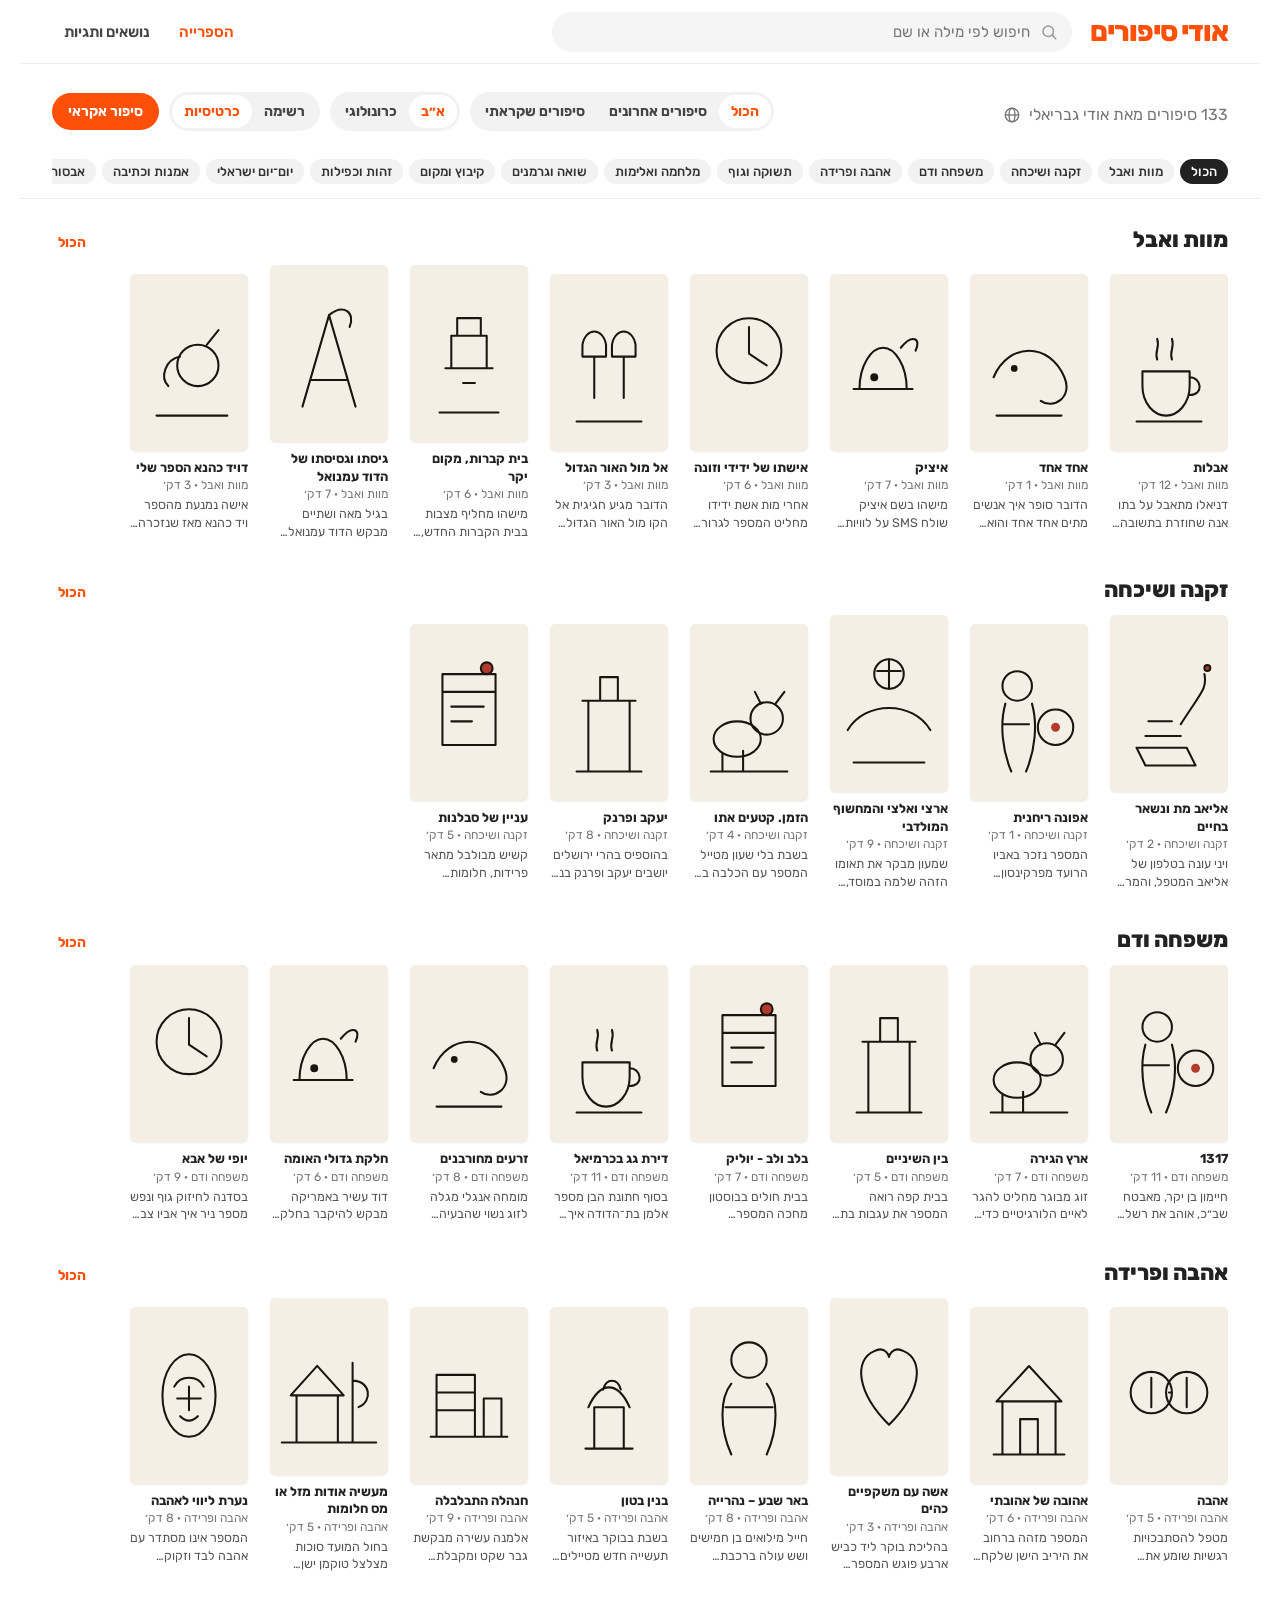
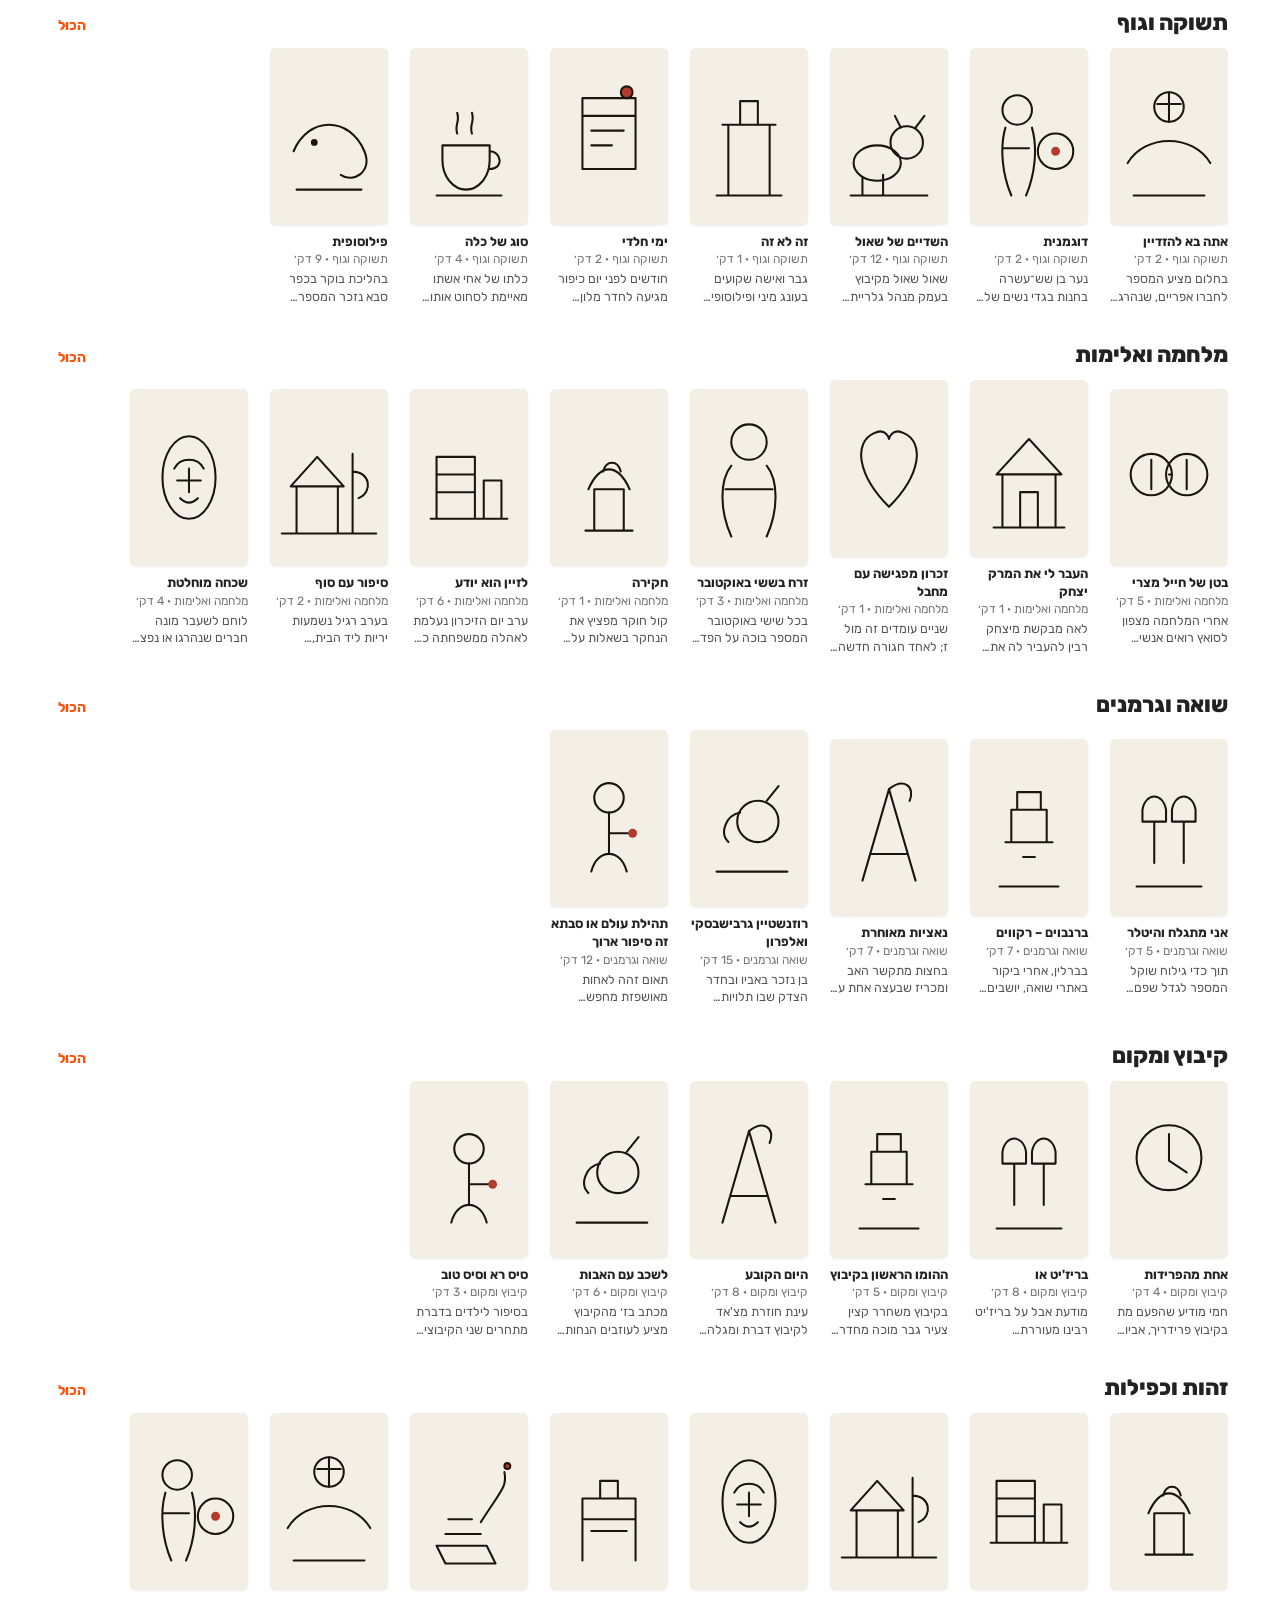
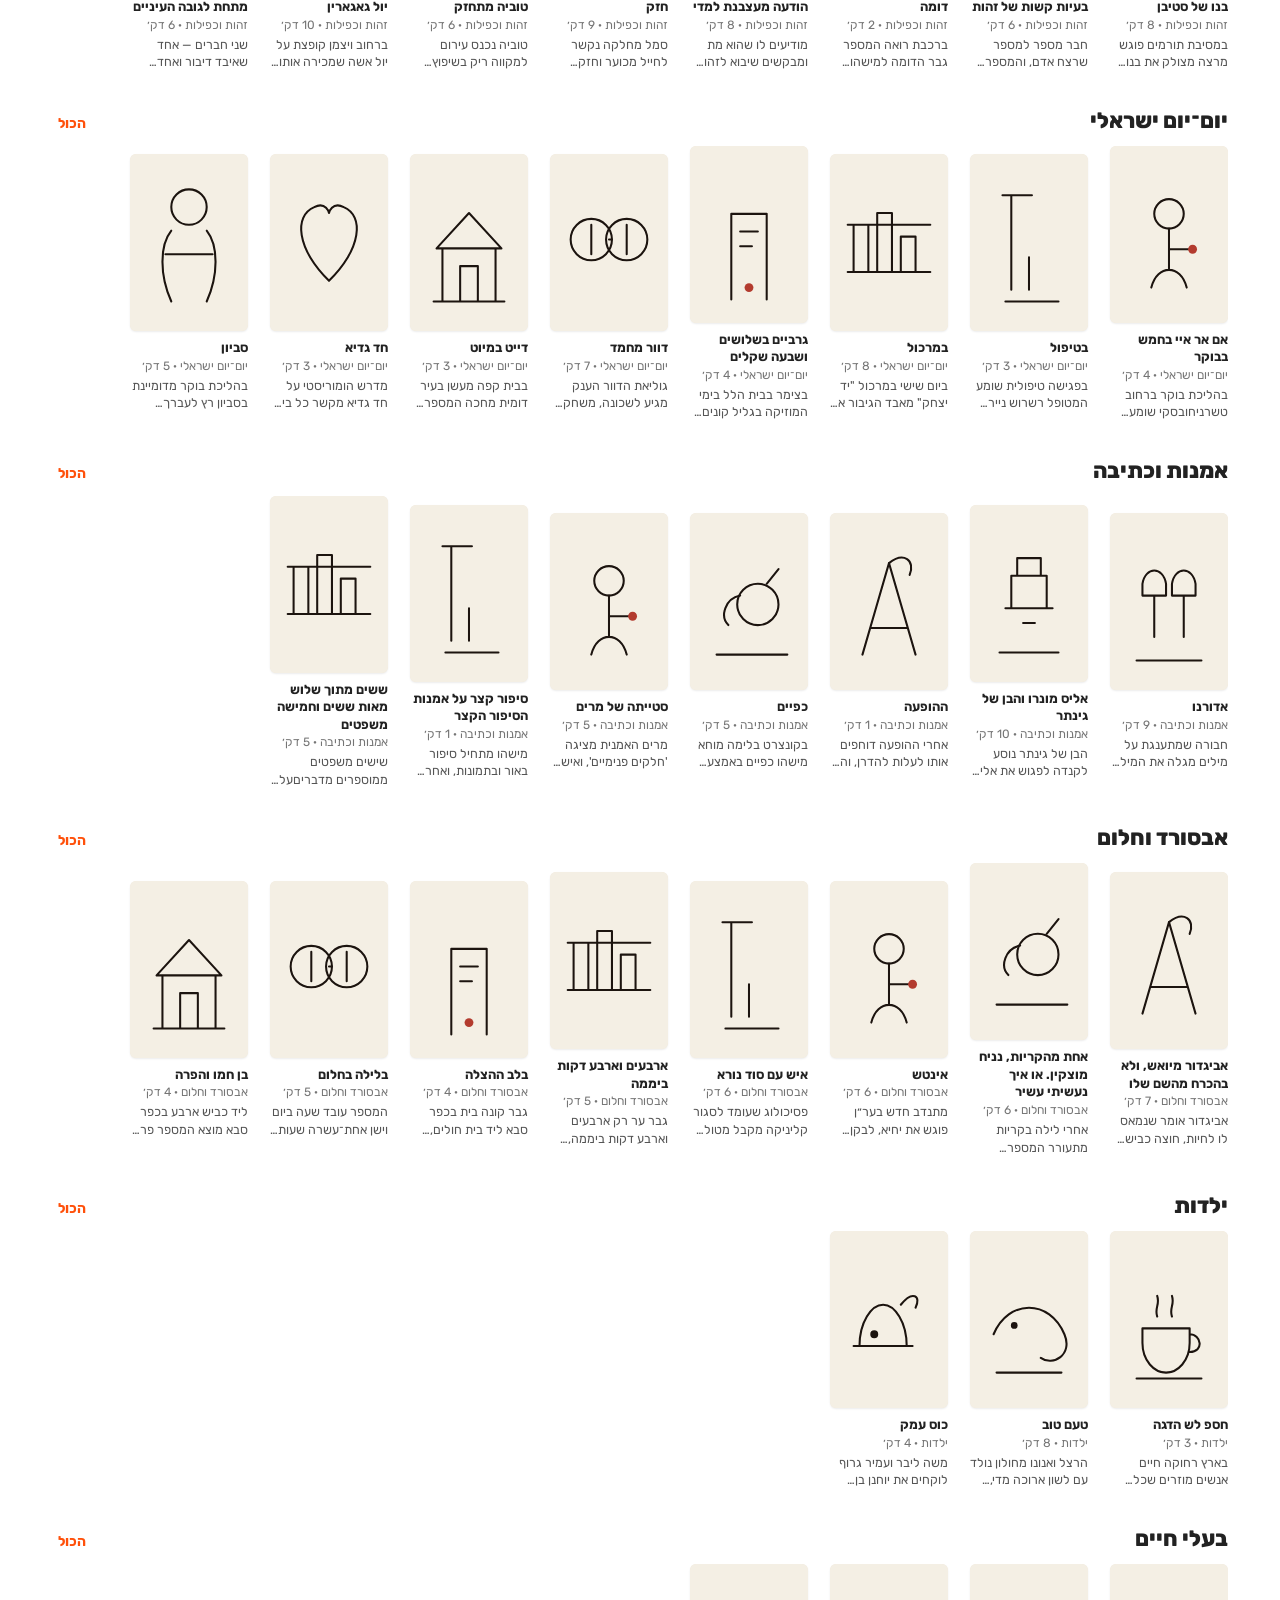
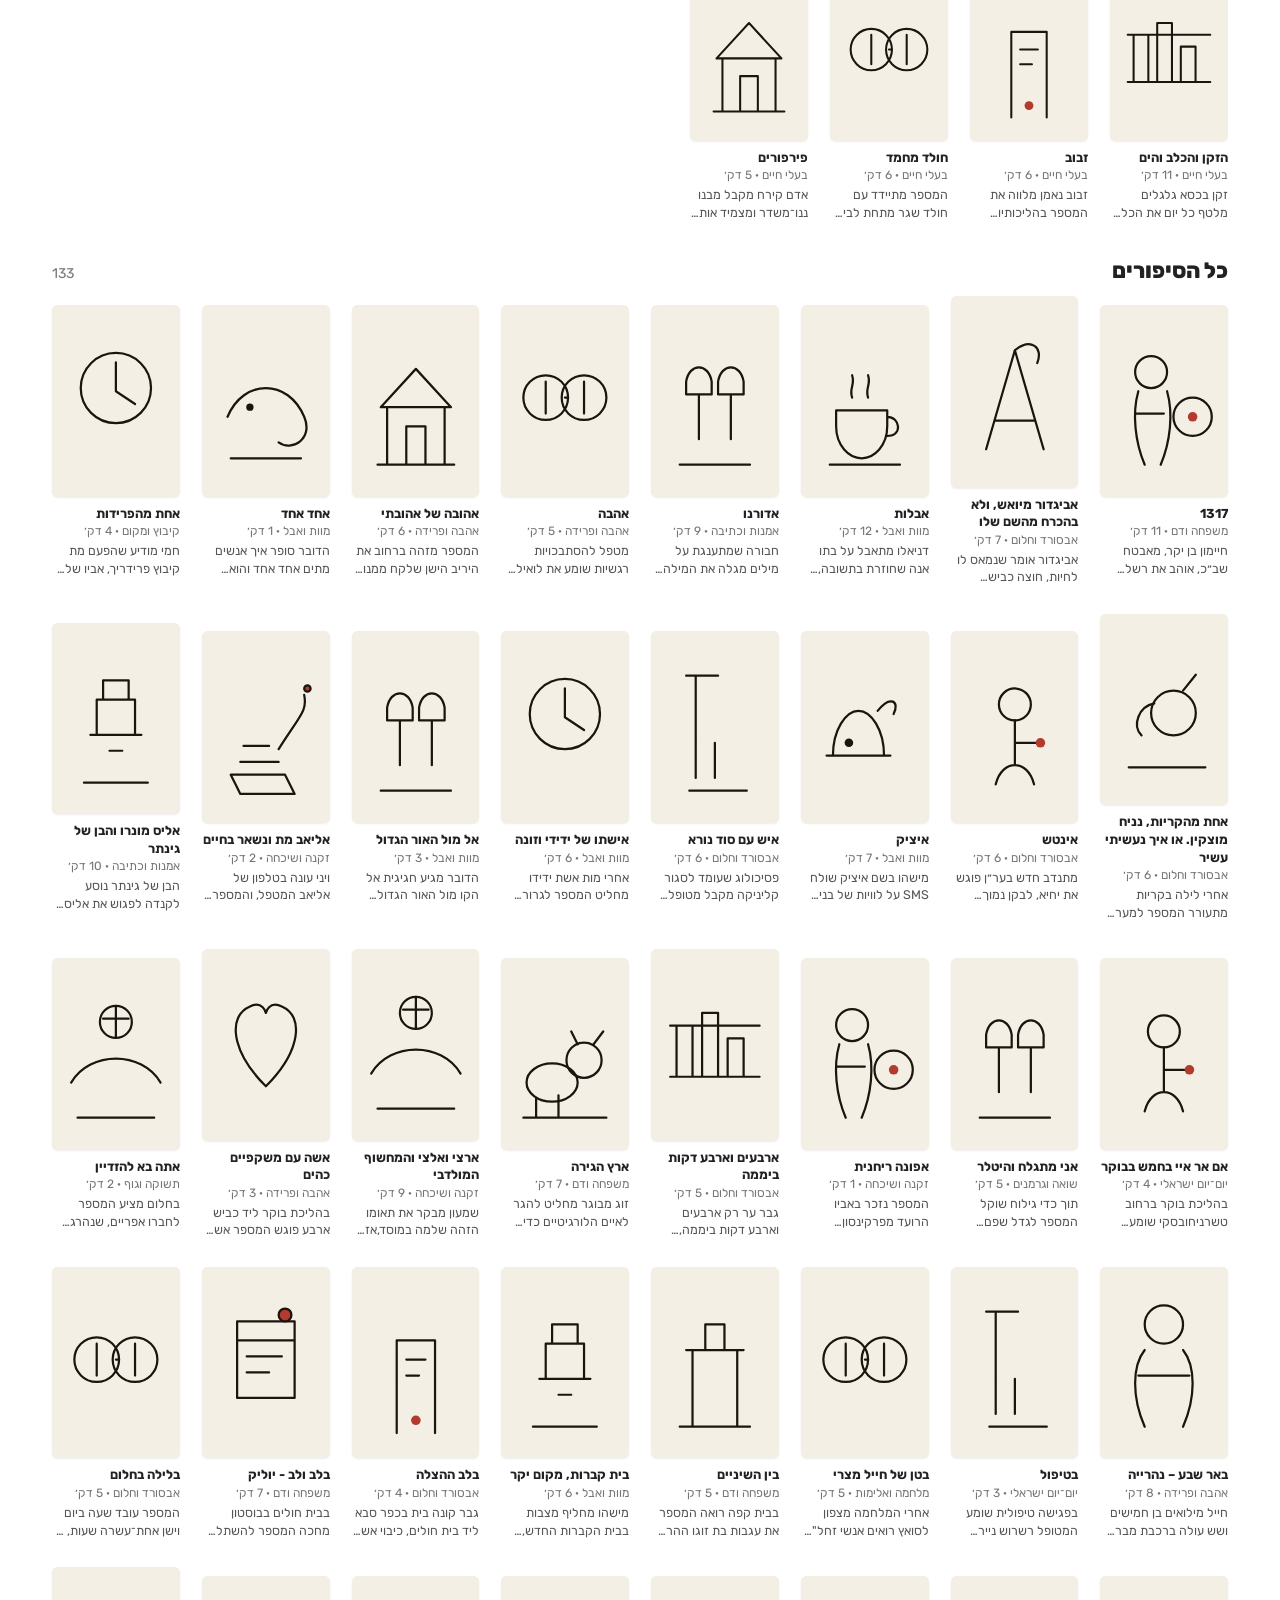
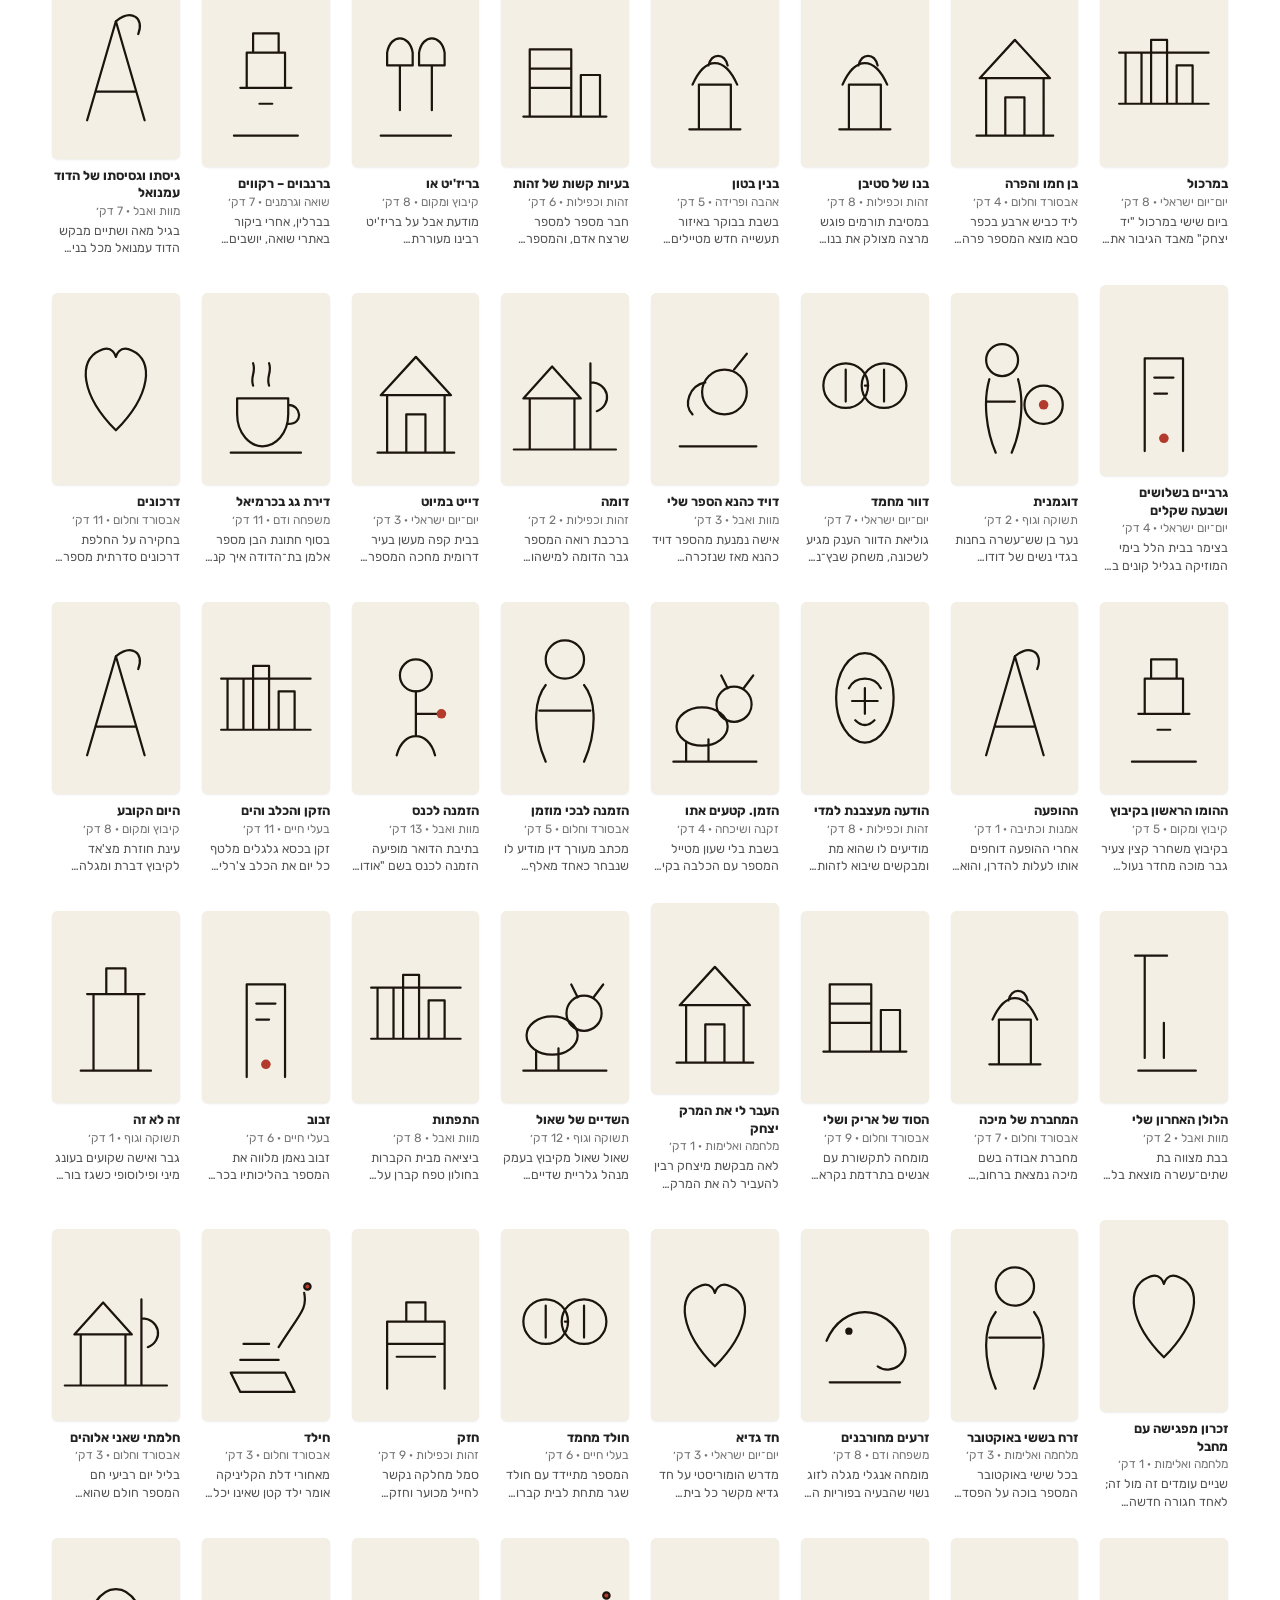
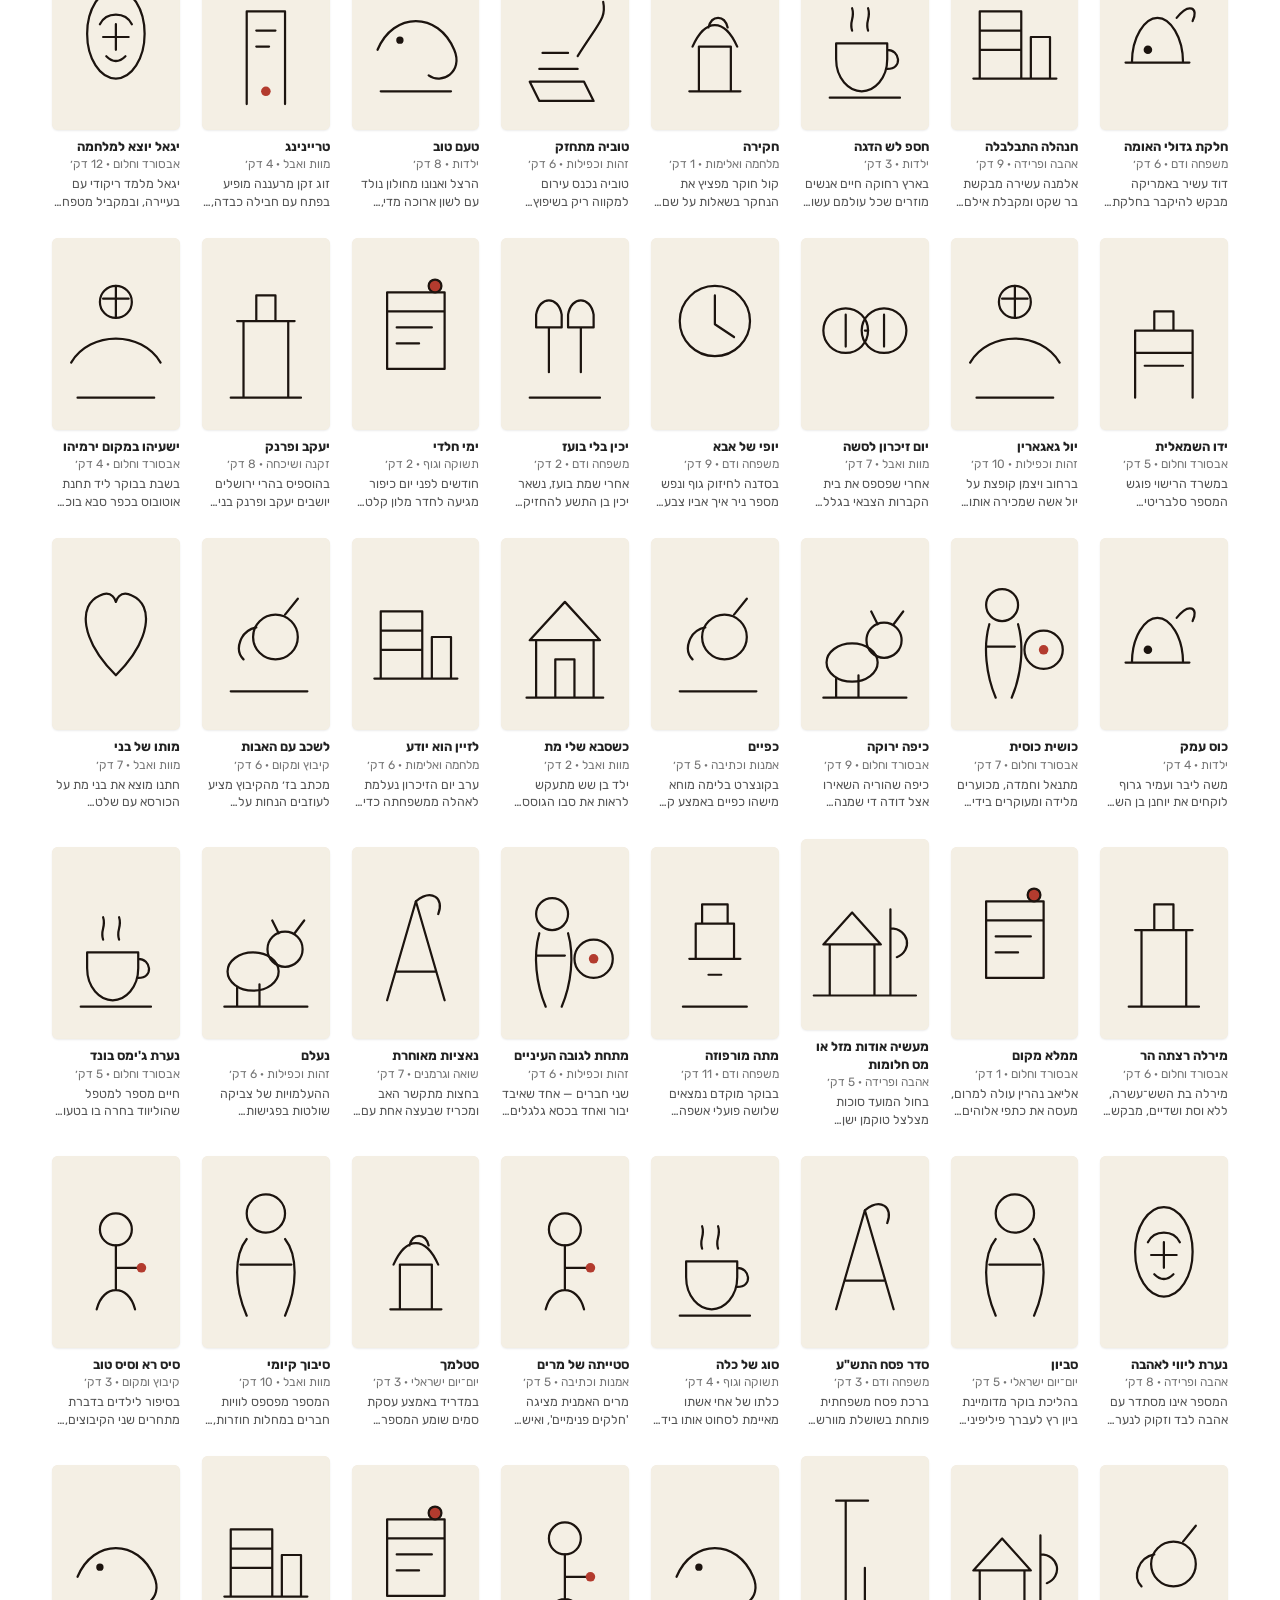
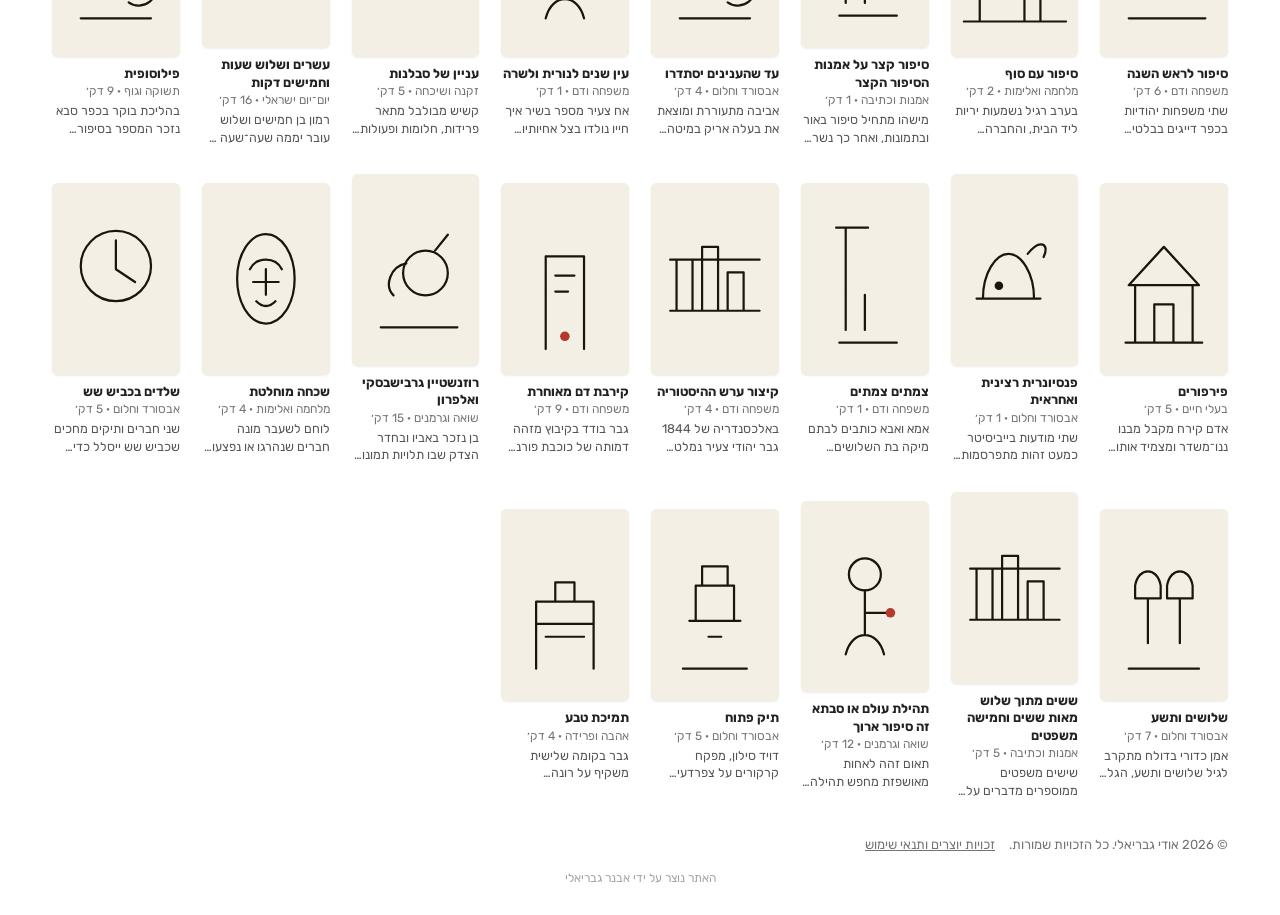
==== commit 16509b0f: "Add a back arrow on the terms page and a quiet credit for who built the site. Co-authored-by: Cursor" ====
--- a/index.html
+++ b/index.html
@@ -75,8 +75,11 @@
 </dialog>
 <main id="app"></main>
 <footer class="site-foot">
-  <span>© 2026 אודי גבריאלי. כל הזכויות שמורות.</span>
-  <a href="#/legal">זכויות יוצרים ותנאי שימוש</a>
+  <div class="site-foot-legal">
+    <span>© 2026 אודי גבריאלי. כל הזכויות שמורות.</span>
+    <a href="#/legal">זכויות יוצרים ותנאי שימוש</a>
+  </div>
+  <p class="site-credit">האתר נוצר על ידי אבנר גבריאלי</p>
 </footer>
 <script src="data/stories.js"></script>
 <script src="data/added.js"></script>
--- a/styles.css
+++ b/styles.css
@@ -24,7 +24,8 @@
   background: #fff;
   border-bottom: 1px solid var(--line);
 }
-body[data-page="home"] .top { position: sticky; top: 0; }
+body[data-page="home"] .top,
+body[data-page="legal"] .top { position: sticky; top: 0; }
 .top-back {
   display: inline-flex; align-items: center; justify-content: center; flex: none;
   width: 36px; height: 36px; margin-inline-end: -6px; padding: 0;
@@ -94,11 +95,13 @@
 main { padding: 28px 32px 24px; max-width: 1240px; margin: 0 auto; }
 .site-foot {
   max-width: 1240px; margin: 0 auto;
-  padding: 4px 32px 36px;
-  display: flex; flex-wrap: wrap; gap: 4px 14px;
+  padding: 4px 32px 28px;
   color: var(--muted); font-size: 13px; line-height: 1.5;
 }
+.site-foot-legal { display: flex; flex-wrap: wrap; gap: 4px 14px; }
+.site-credit { margin: 14px 0 0; text-align: center; font-size: 12px; color: #a3a3a3; }
 .site-foot a { color: inherit; }
+.site-foot a[hidden] { display: none; }
 .site-foot a:hover { color: var(--orange); }
 .legal { max-width: 640px; margin-top: 22px; }
 .legal p { margin: 0 0 1em; font-size: 17px; line-height: 1.75; }
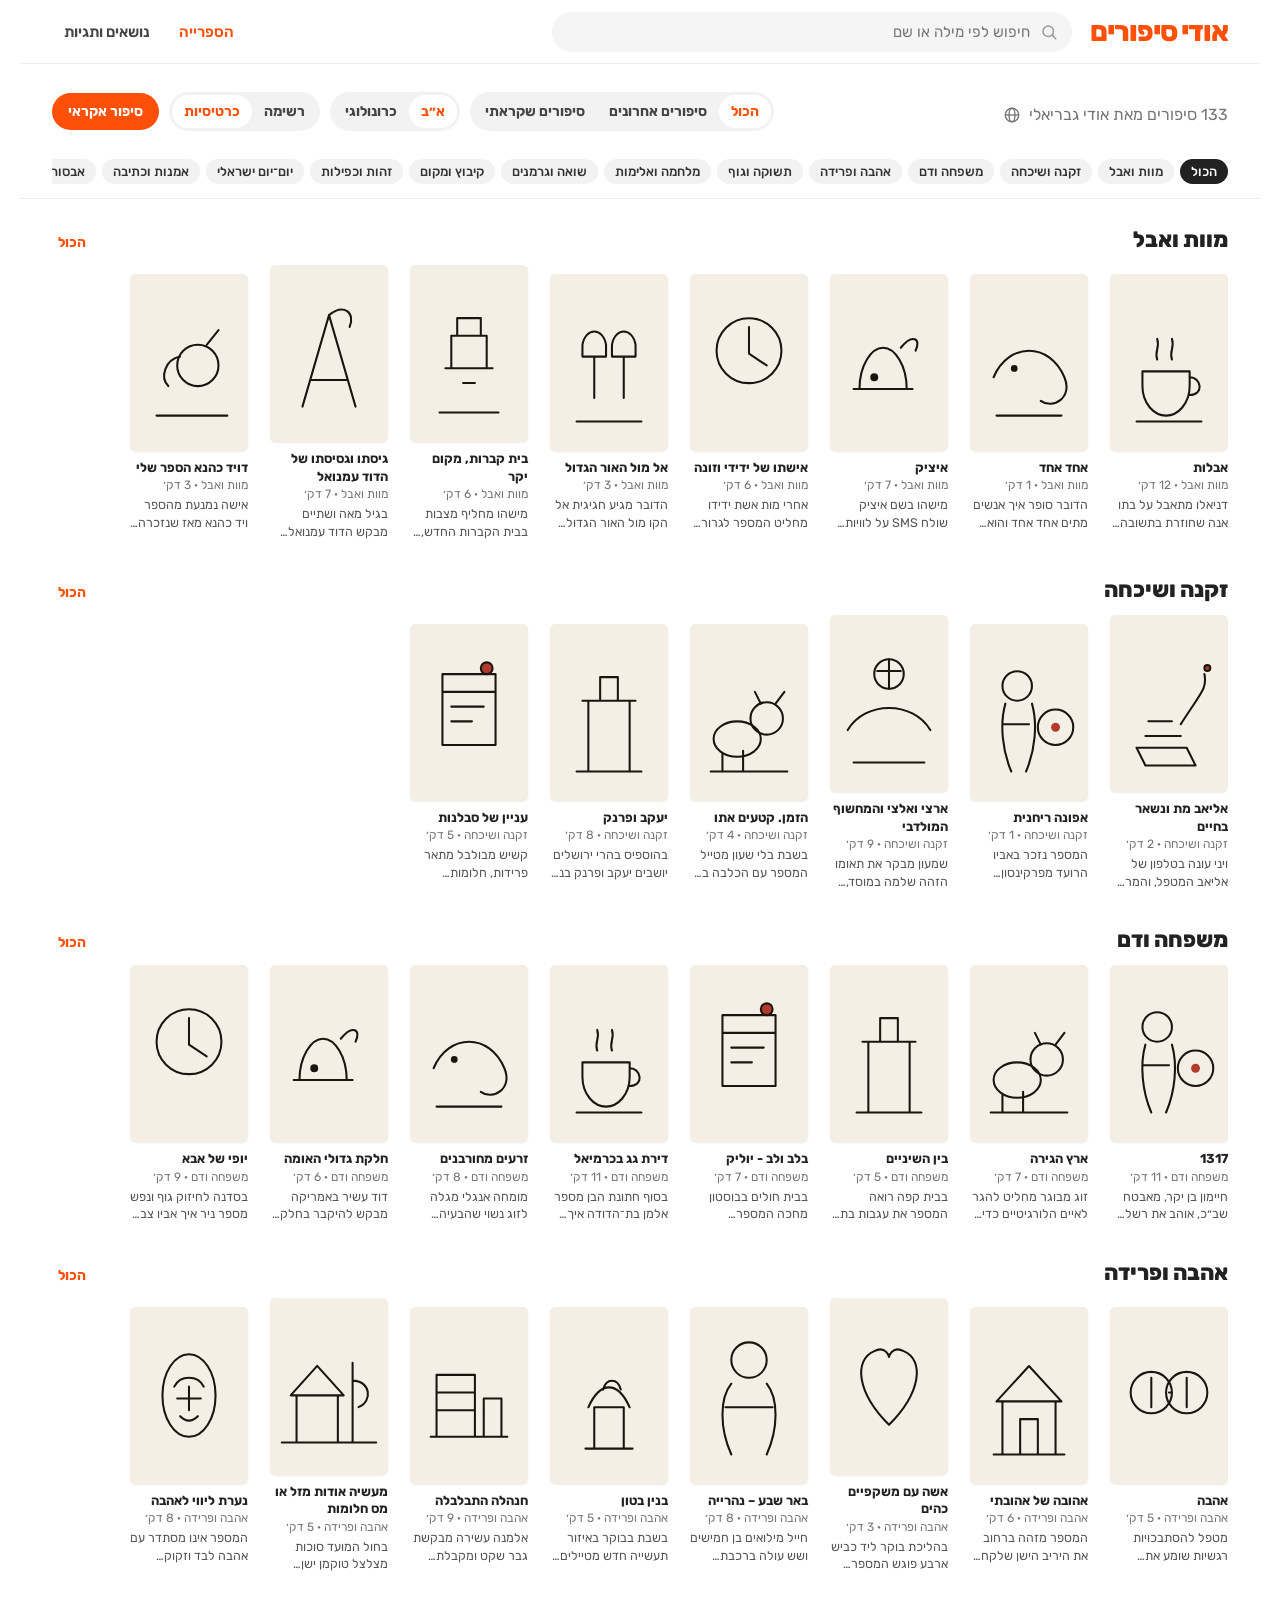
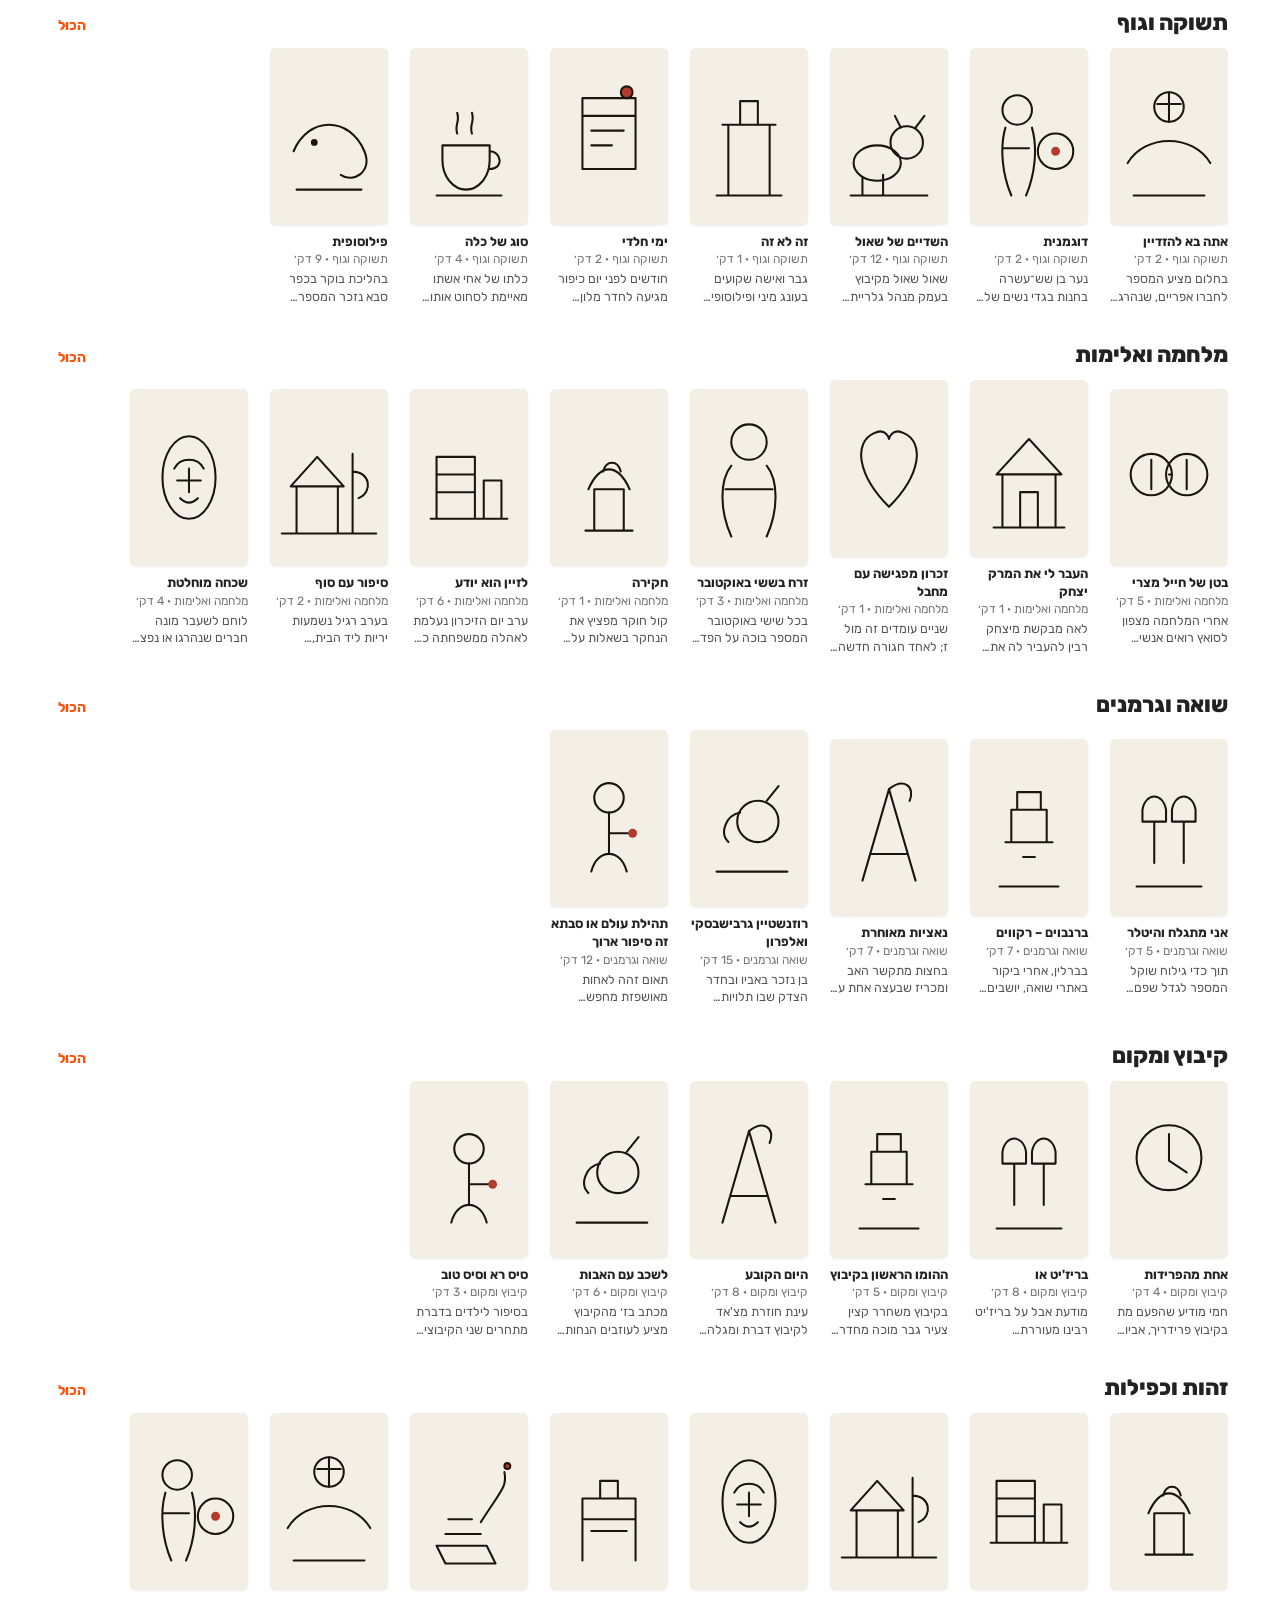
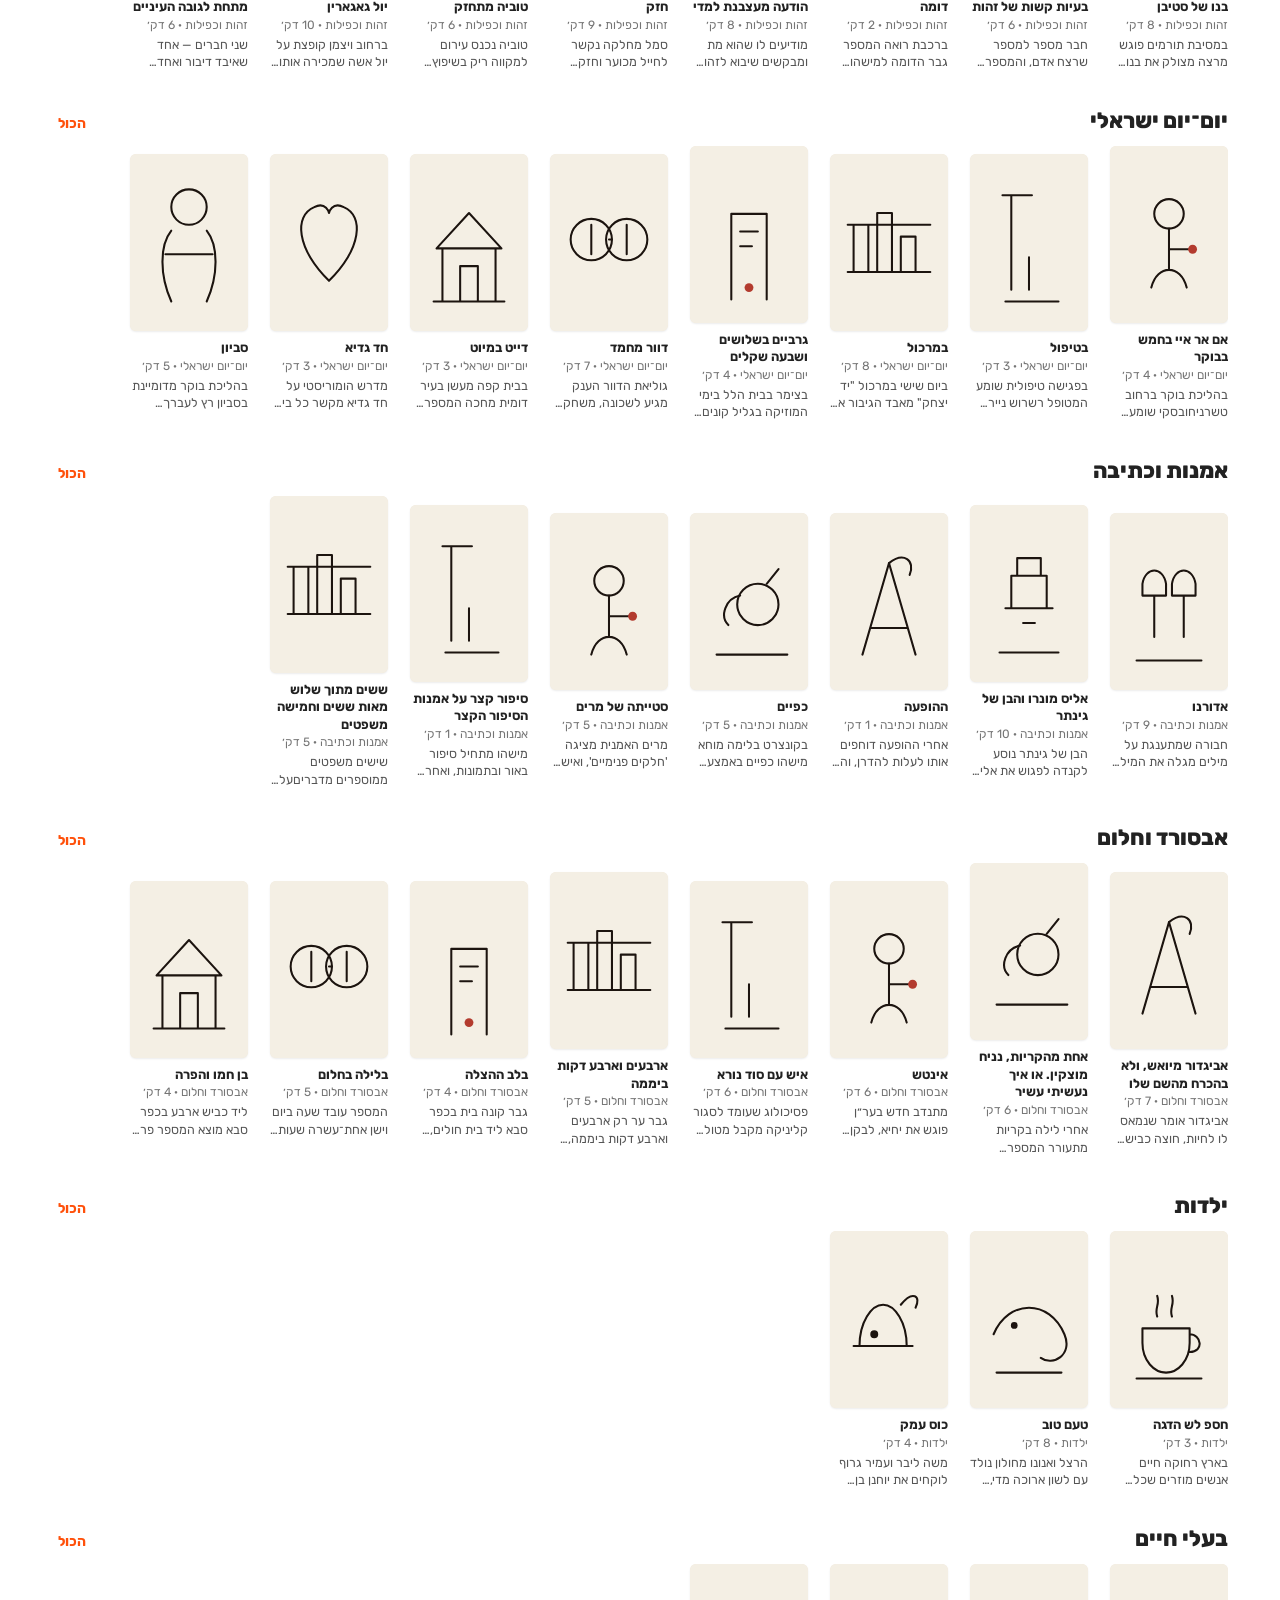
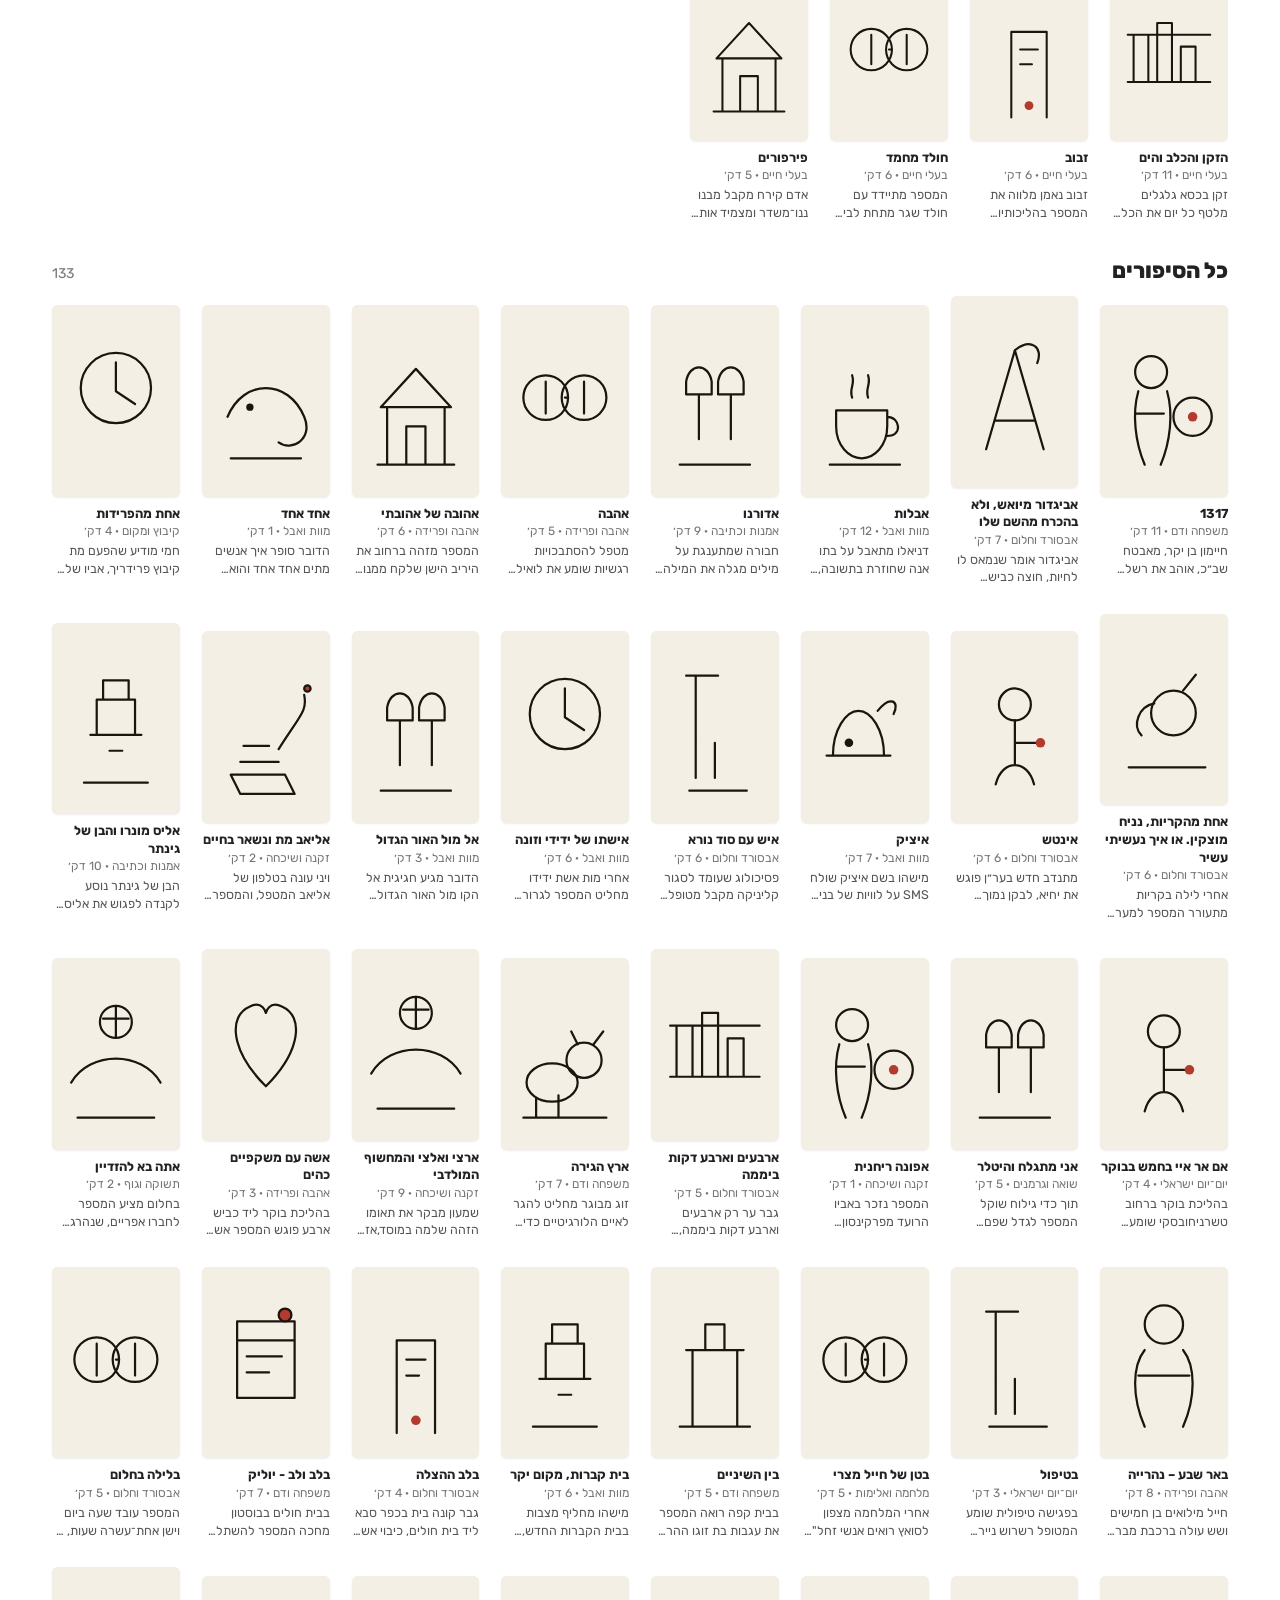
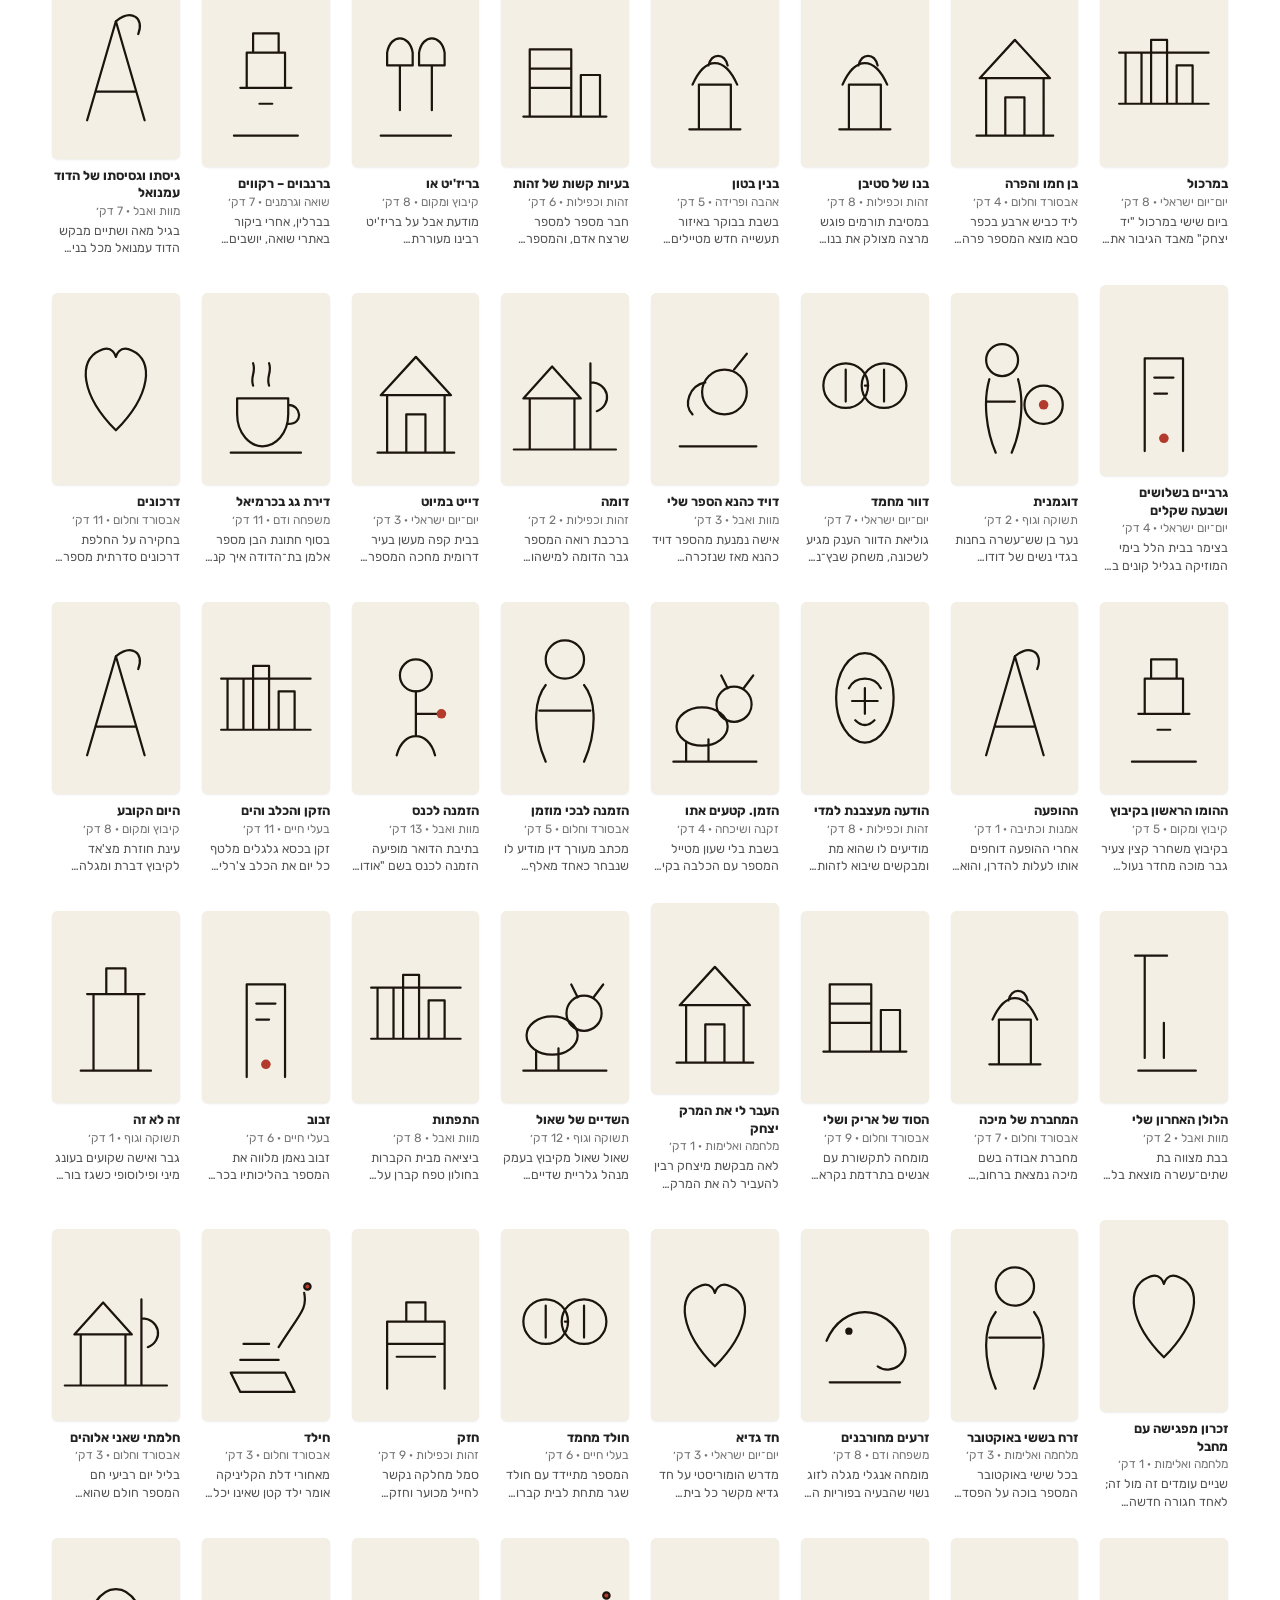
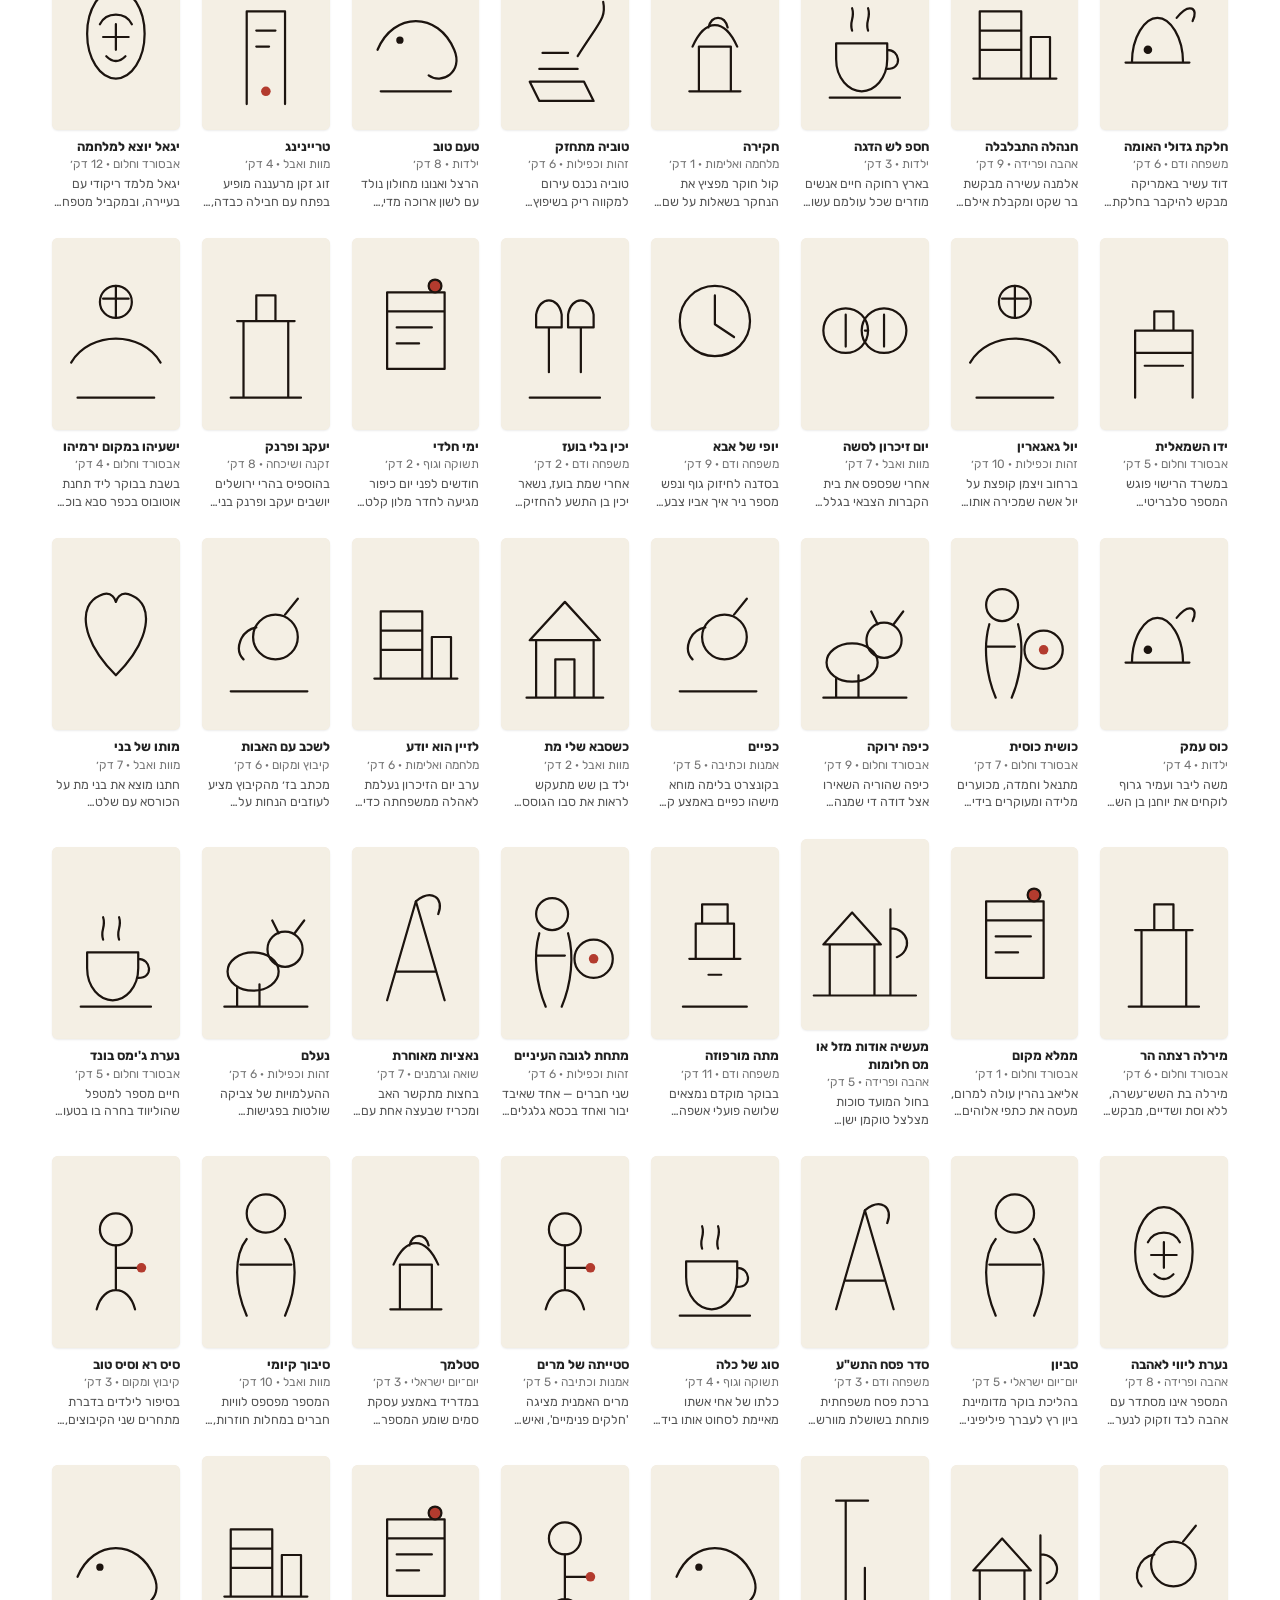
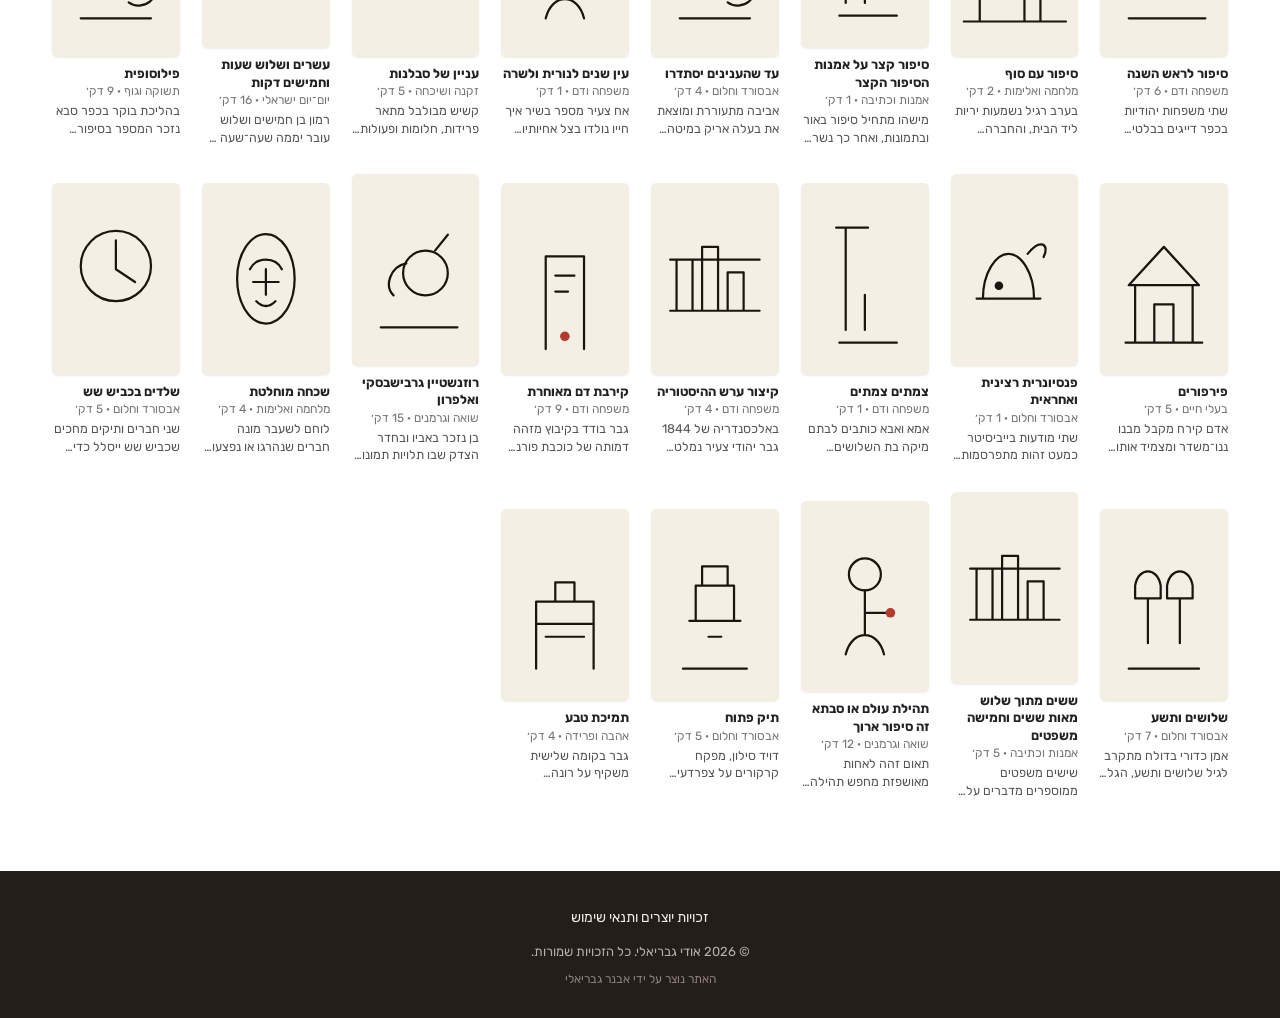
==== commit 07030bf9: "Restyle the footer as a warm dark band with the copyright and links centered. Co-authored-by: Cursor" ====
--- a/index.html
+++ b/index.html
@@ -75,10 +75,10 @@
 </dialog>
 <main id="app"></main>
 <footer class="site-foot">
-  <div class="site-foot-legal">
-    <span>© 2026 אודי גבריאלי. כל הזכויות שמורות.</span>
+  <nav class="site-foot-links" aria-label="קישורים">
     <a href="#/legal">זכויות יוצרים ותנאי שימוש</a>
-  </div>
+  </nav>
+  <p class="site-foot-legal">© 2026 אודי גבריאלי. כל הזכויות שמורות.</p>
   <p class="site-credit">האתר נוצר על ידי אבנר גבריאלי</p>
 </footer>
 <script src="data/stories.js"></script>
--- a/styles.css
+++ b/styles.css
@@ -94,15 +94,17 @@
 
 main { padding: 28px 32px 24px; max-width: 1240px; margin: 0 auto; }
 .site-foot {
-  max-width: 1240px; margin: 0 auto;
-  padding: 4px 32px 28px;
-  color: var(--muted); font-size: 13px; line-height: 1.5;
-}
-.site-foot-legal { display: flex; flex-wrap: wrap; gap: 4px 14px; }
-.site-credit { margin: 14px 0 0; text-align: center; font-size: 12px; color: #a3a3a3; }
-.site-foot a { color: inherit; }
-.site-foot a[hidden] { display: none; }
-.site-foot a:hover { color: var(--orange); }
+  width: 100%; margin: 40px 0 0;
+  padding: 36px 32px 28px;
+  background: #241e1a; color: #cfc6be;
+  text-align: center; font-size: 14px; line-height: 1.6;
+}
+.site-foot-links { display: flex; flex-wrap: wrap; justify-content: center; gap: 8px 20px; }
+.site-foot-links a { color: #f3ece6; text-decoration: none; }
+.site-foot-links a[hidden] { display: none; }
+.site-foot-links a:hover { color: var(--orange); }
+.site-foot-legal { margin: 12px 0 0; font-size: 13px; color: #b7aea6; }
+.site-credit { margin: 8px 0 0; font-size: 12px; color: #8d847c; }
 .legal { max-width: 640px; margin-top: 22px; }
 .legal p { margin: 0 0 1em; font-size: 17px; line-height: 1.75; }
 
@@ -292,7 +294,8 @@
     padding-right: calc(16px + env(safe-area-inset-right));
   }
   .site-foot {
-    padding: 4px 16px calc(20px + env(safe-area-inset-bottom));
+    margin-top: 28px;
+    padding: 28px 16px calc(22px + env(safe-area-inset-bottom));
     padding-left: calc(16px + env(safe-area-inset-left));
     padding-right: calc(16px + env(safe-area-inset-right));
   }
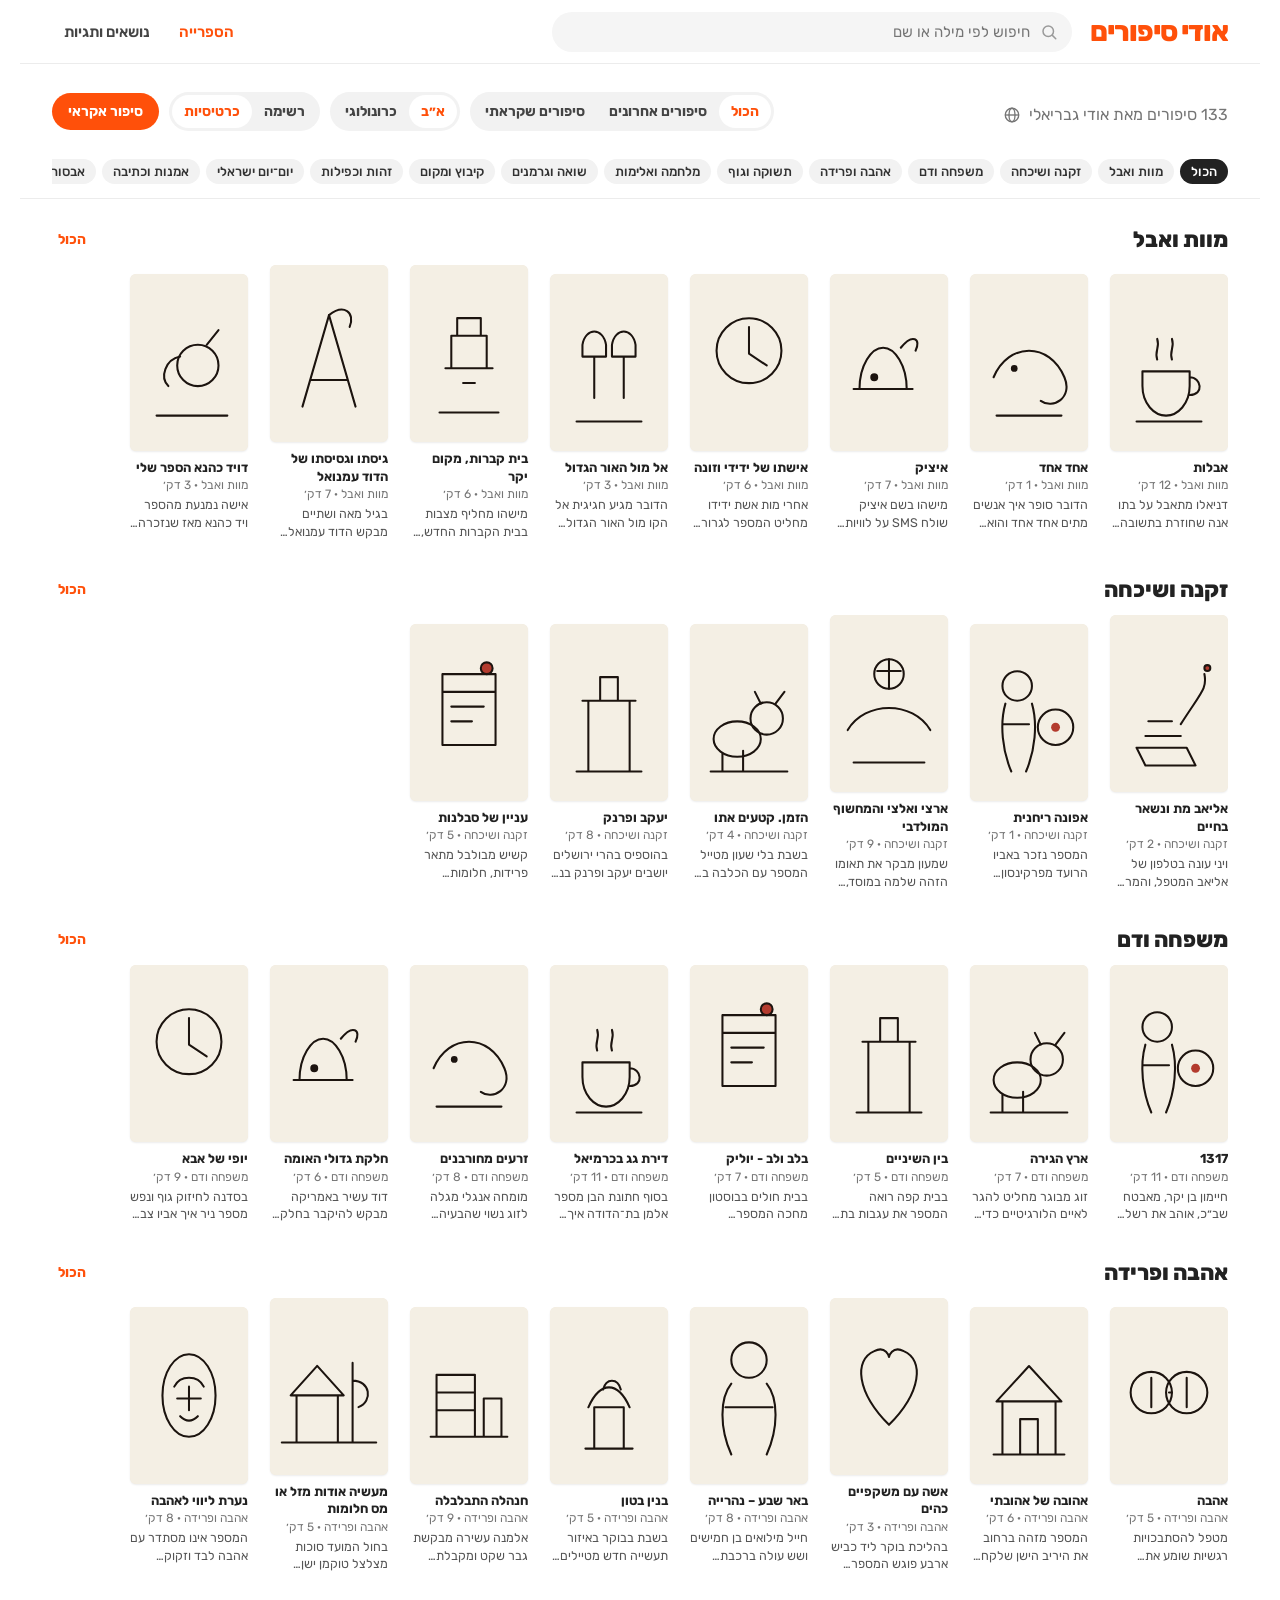
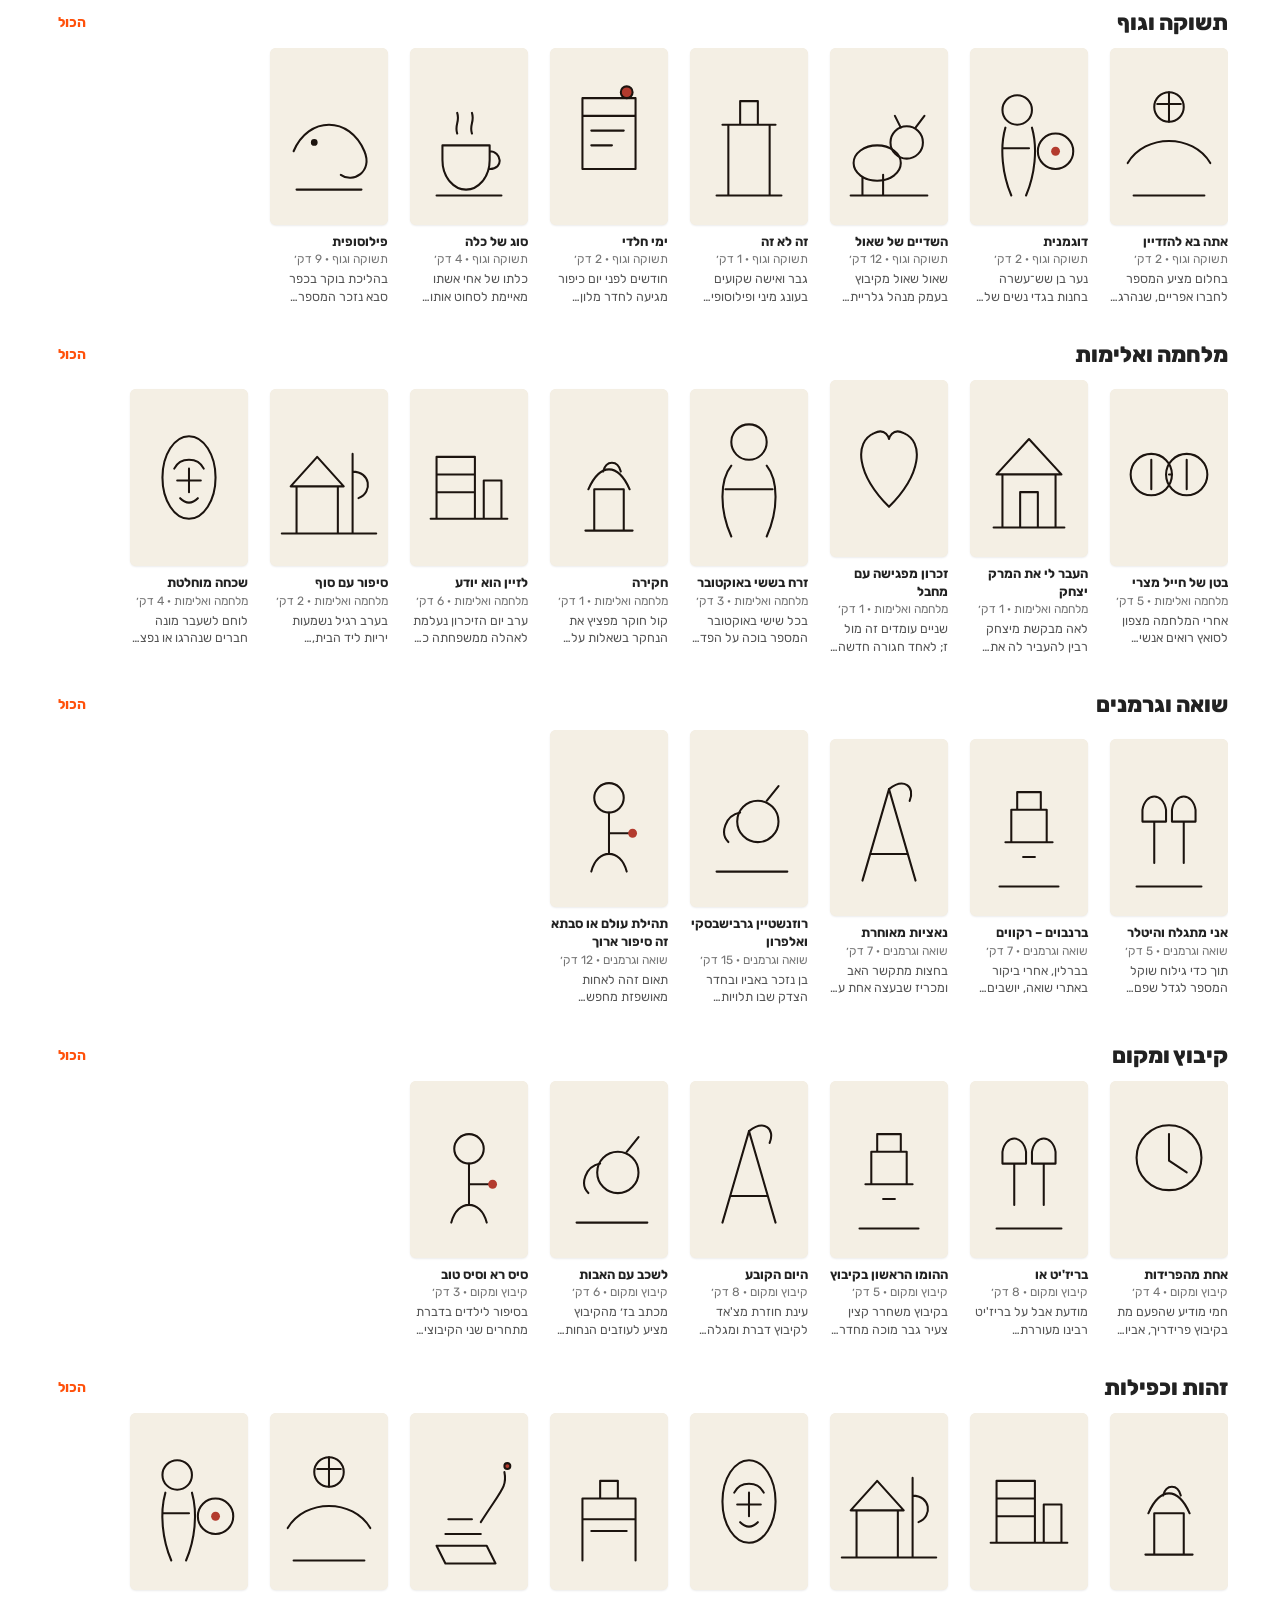
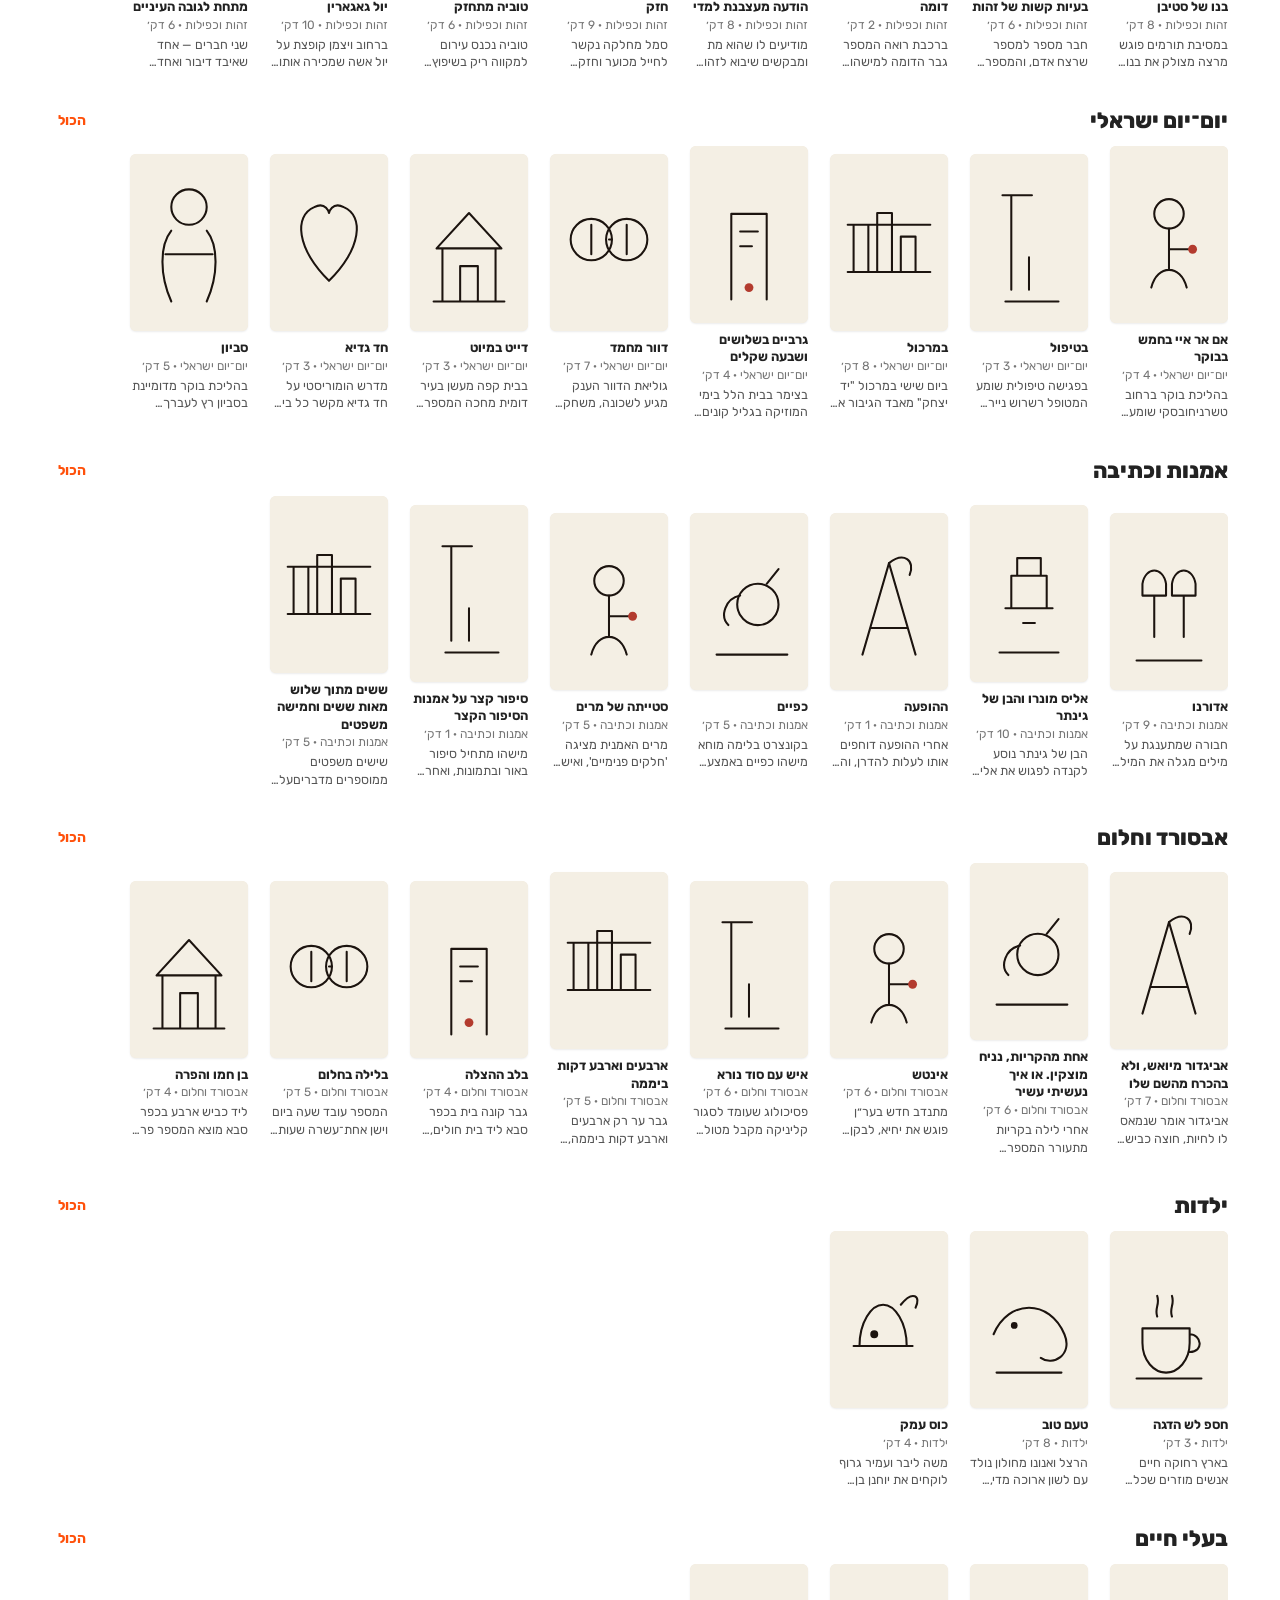
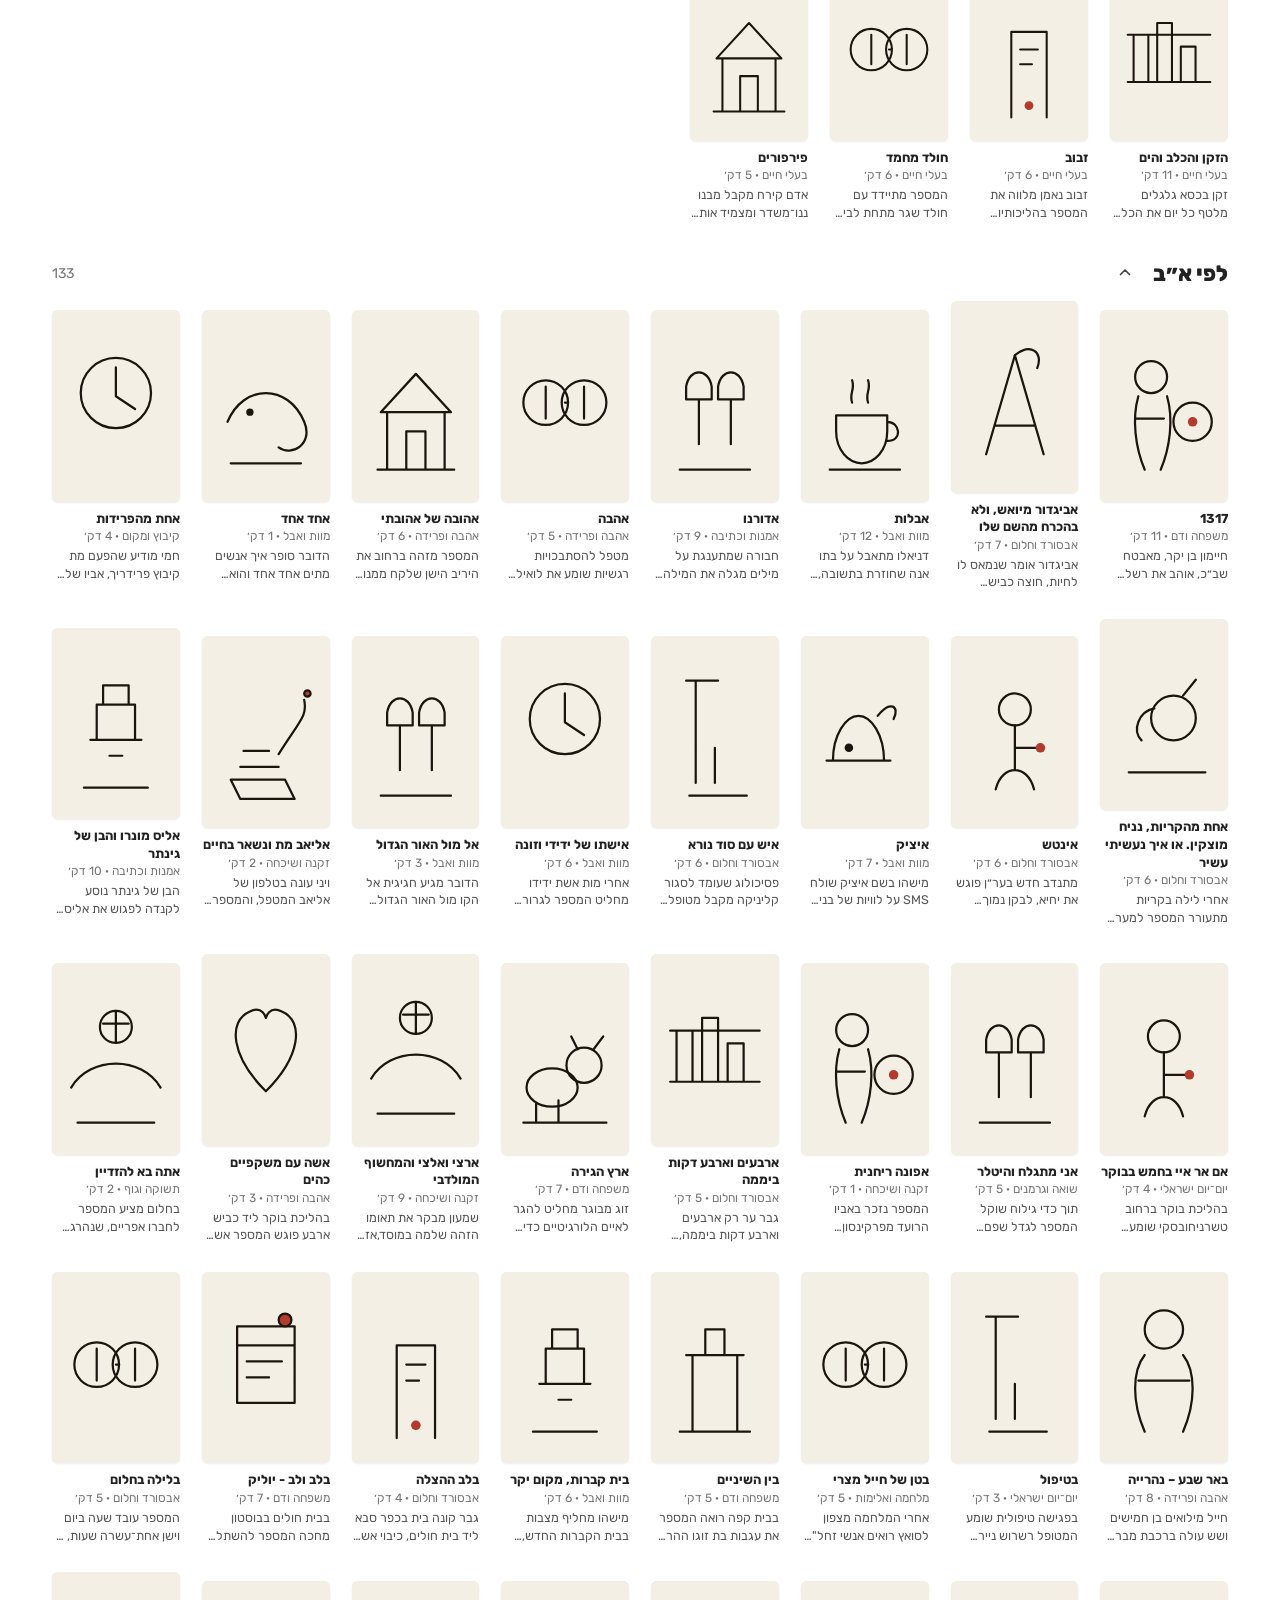
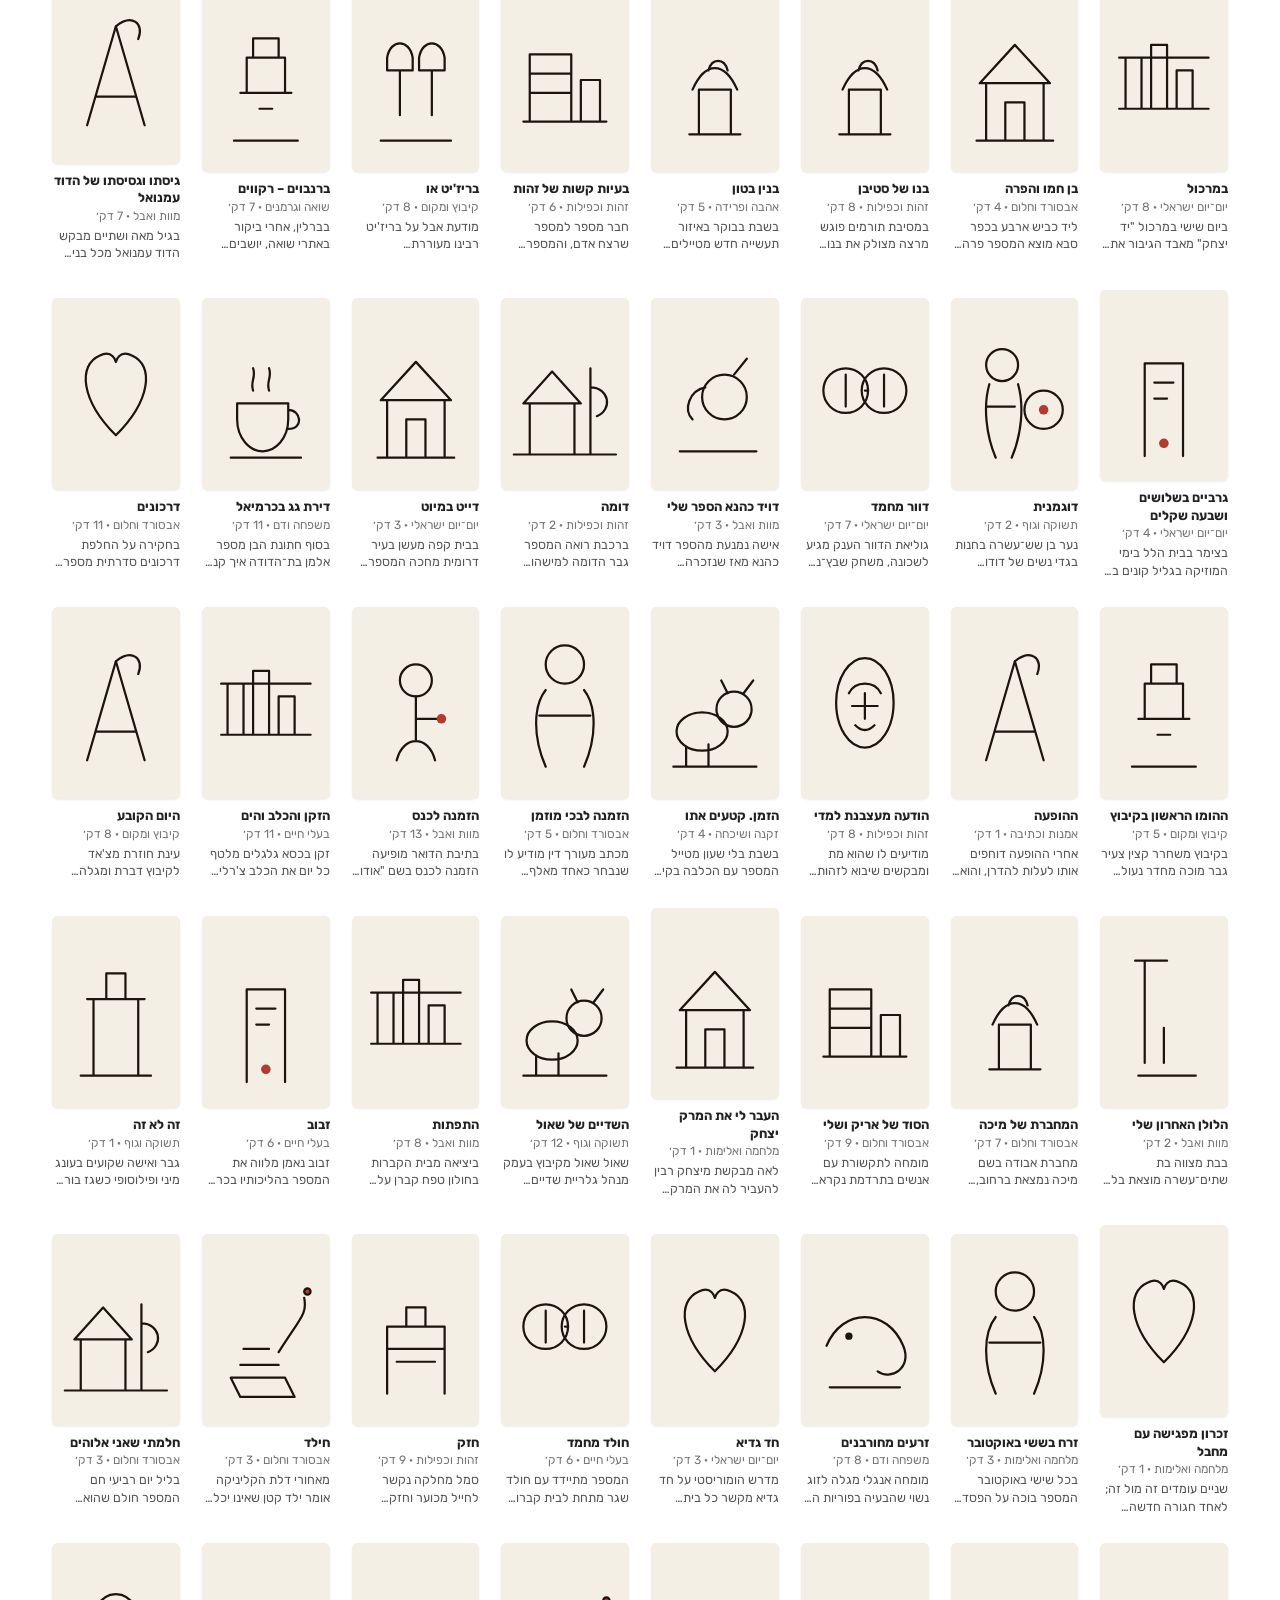
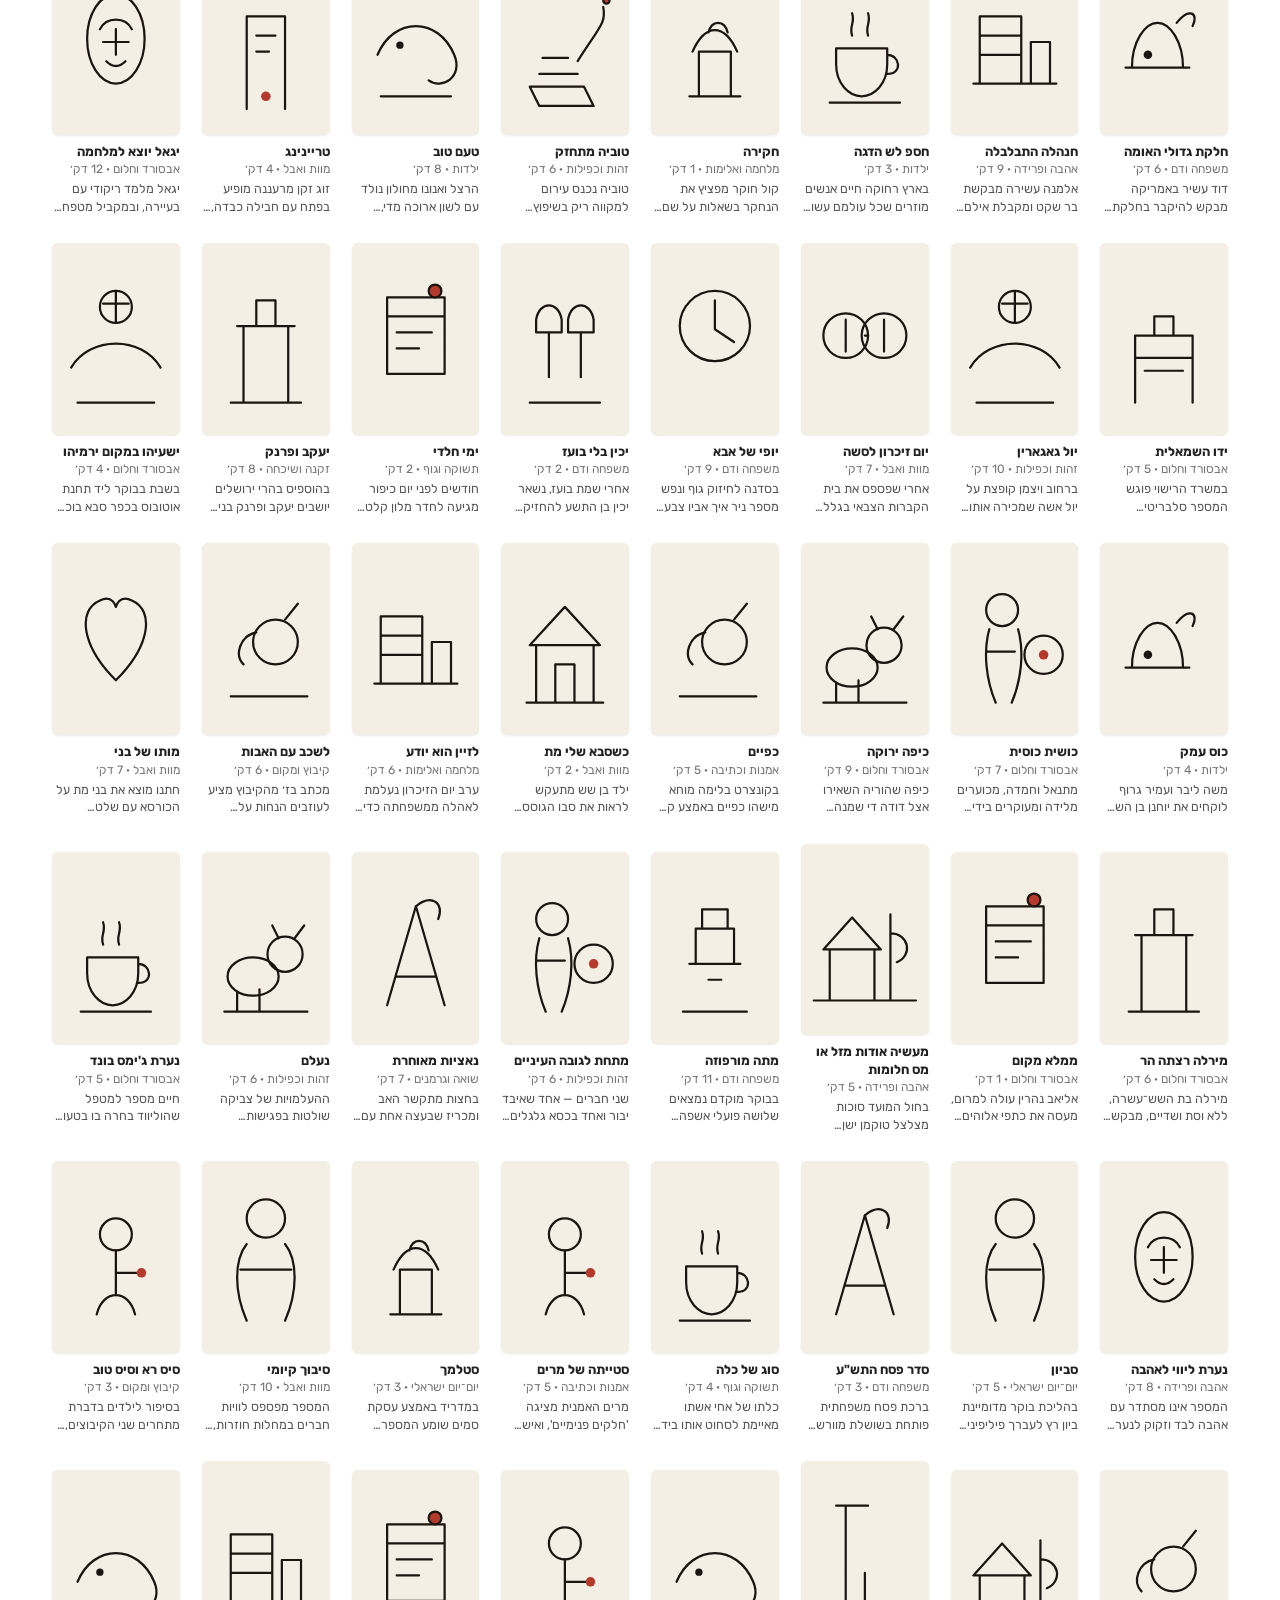
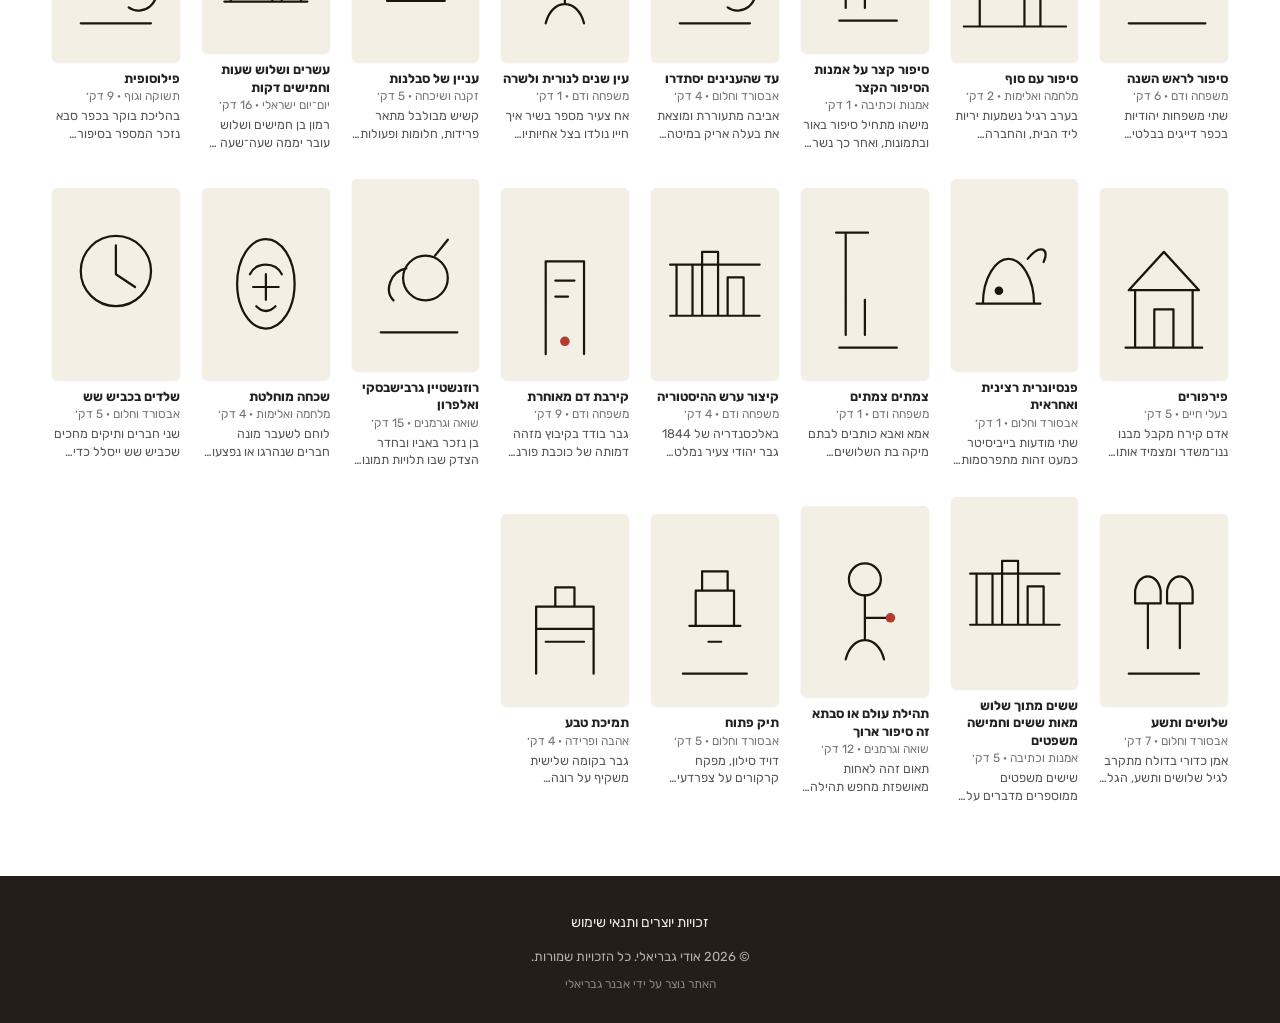
==== commit b2626194: "Let readers reverse the library order, match related stories to the current view, and hide the foote" ====
--- a/index.html
+++ b/index.html
@@ -22,6 +22,7 @@
 <link rel="stylesheet" href="styles.css">
 </head>
 <body>
+<div class="load-bar" aria-hidden="true"></div>
 <header class="top">
   <button type="button" class="top-back" id="top-back" hidden aria-label="חזרה לספרייה"><svg viewBox="0 0 24 24" aria-hidden="true"><path d="M9 6l6 6-6 6" fill="none" stroke="currentColor" stroke-width="2.2" stroke-linecap="round" stroke-linejoin="round"/></svg></button>
   <button class="logo" id="logo" type="button">אודי סיפורים</button>
--- a/styles.css
+++ b/styles.css
@@ -105,6 +105,20 @@
 .site-foot-links a:hover { color: var(--orange); }
 .site-foot-legal { margin: 12px 0 0; font-size: 13px; color: #b7aea6; }
 .site-credit { margin: 8px 0 0; font-size: 12px; color: #8d847c; }
+.load-bar {
+  position: fixed; z-index: 40; top: 0; left: 0; right: 0; height: 2px;
+  background: var(--orange); pointer-events: none;
+  transform: scaleX(.08); transform-origin: right center; opacity: 0;
+  animation: load-grow 6s ease-out forwards, load-in .15s ease .12s forwards;
+}
+body.ready .load-bar { animation: none; opacity: 0; transition: opacity .28s ease; }
+body:not(.ready) .site-foot { display: none; }
+@keyframes load-grow {
+  0% { transform: scaleX(.08); }
+  35% { transform: scaleX(.46); }
+  100% { transform: scaleX(.84); }
+}
+@keyframes load-in { to { opacity: 1; } }
 .legal { max-width: 640px; margin-top: 22px; }
 .legal p { margin: 0 0 1em; font-size: 17px; line-height: 1.75; }
 
@@ -138,9 +152,16 @@
 .chip.on:hover { background: #111; }
 
 .shelf { margin: 28px 0 8px; }
-.shelf-h { display: flex; align-items: baseline; justify-content: space-between; margin-bottom: 12px; }
+.shelf-h { display: flex; align-items: center; justify-content: space-between; gap: 12px; margin-bottom: 12px; }
+.shelf-title { display: flex; align-items: center; gap: 12px; flex-wrap: wrap; min-width: 0; }
 .shelf-h h2 { margin: 0; font-size: 22px; font-weight: 800; }
 .shelf-h button { background: none; border: 0; color: var(--orange); font-weight: 700; font-size: 14px; }
+.shelf-h .dir-btn {
+  display: inline-flex; align-items: center; justify-content: center; flex: none;
+  width: 32px; height: 32px; padding: 0; border-radius: 8px; color: #444;
+}
+.shelf-h .dir-btn svg { width: 18px; height: 18px; }
+.shelf-h .dir-btn:hover { color: var(--orange); }
 .row { display: grid; grid-template-columns: repeat(auto-fill, minmax(118px, 1fr)); gap: 28px 22px; }
 .row.scroll {
   display: flex; gap: 22px; overflow-x: auto; padding-bottom: 8px; scroll-snap-type: x mandatory;
@@ -169,7 +190,7 @@
 .card .read-v svg { width: 12px; height: 12px; }
 .cover svg { width: 100%; height: 100%; display: block; }
 .actions { display: flex; align-items: center; gap: 10px; flex-wrap: wrap; }
-.view-toggle { display: flex; background: #f2f2f2; border-radius: 999px; padding: 3px; }
+.view-toggle { display: flex; flex-wrap: wrap; background: #f2f2f2; border-radius: 999px; padding: 3px; }
 .view-toggle button { border: 0; background: transparent; border-radius: 999px; padding: 8px 12px; font-weight: 700; font-size: 14px; color: #444; }
 .view-toggle button.on { background: #fff; color: var(--orange); }
 .read-toggle { margin: 0 0 12px; }
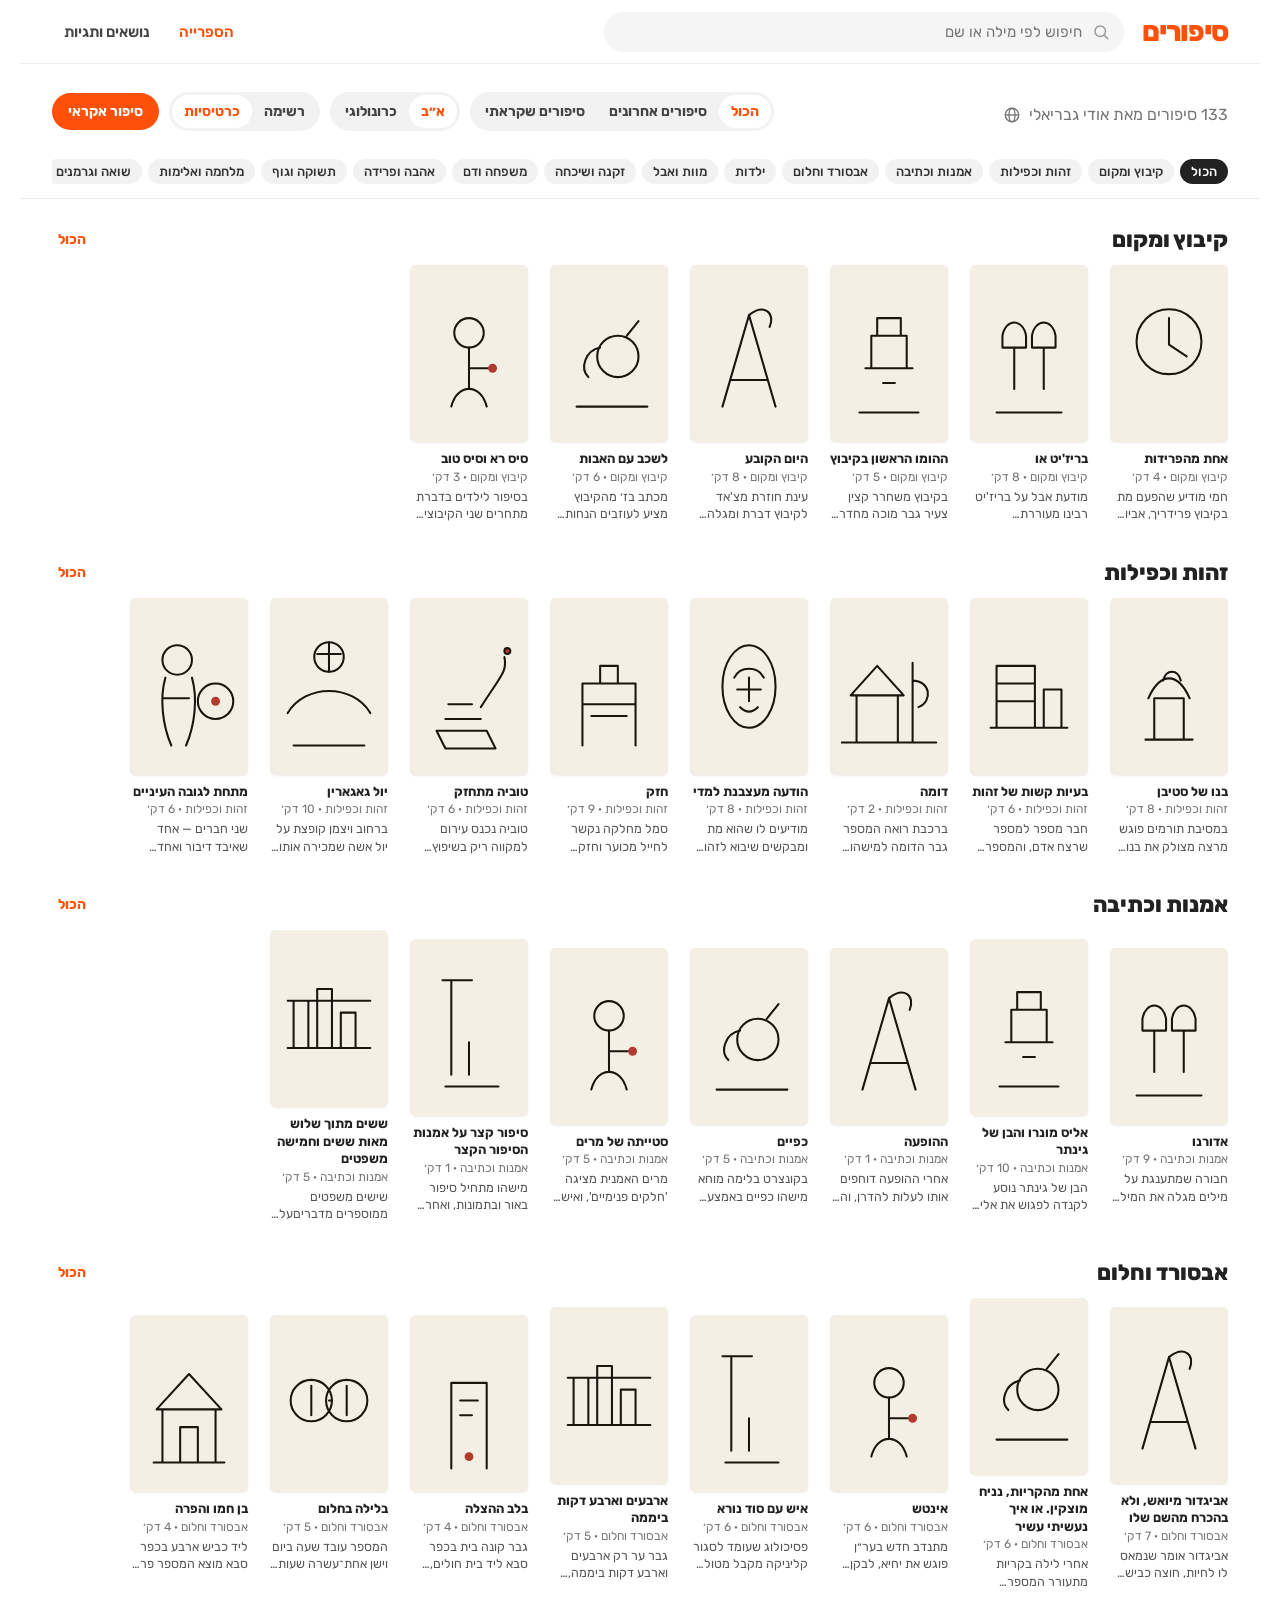
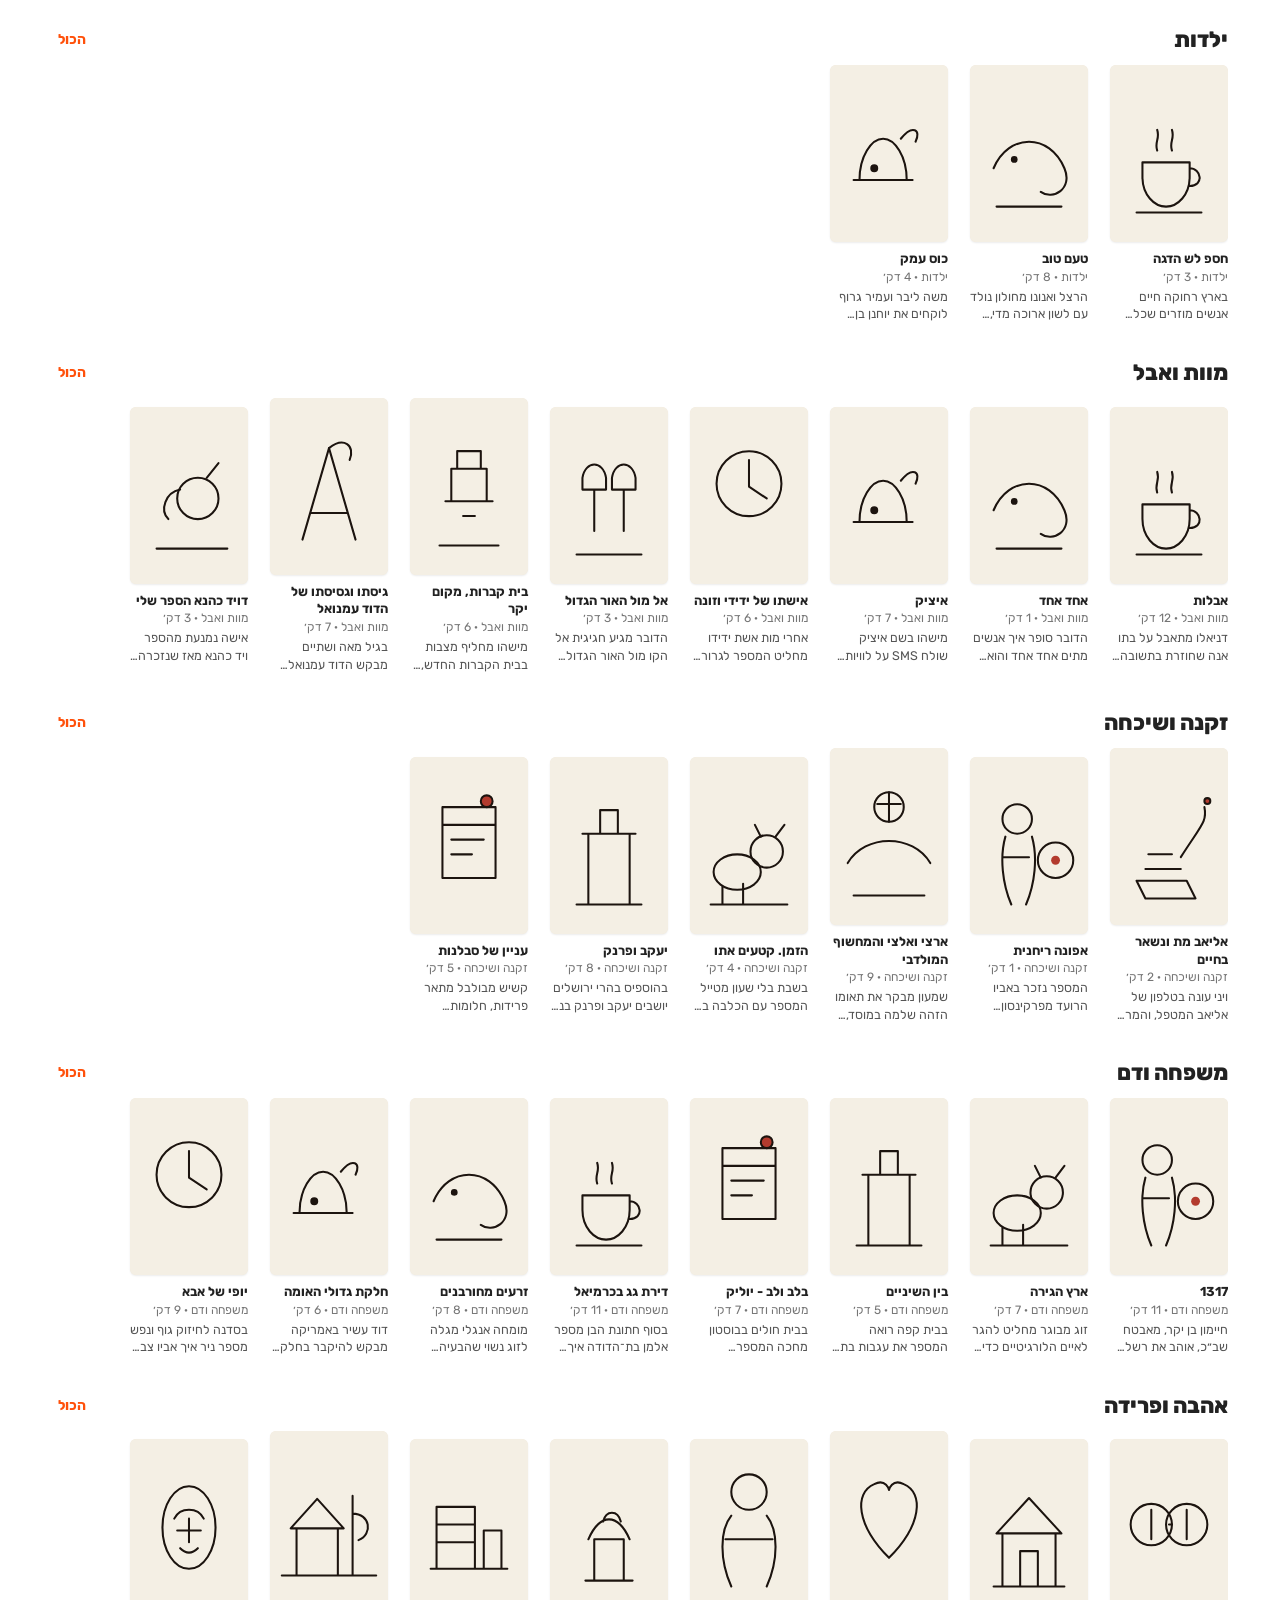
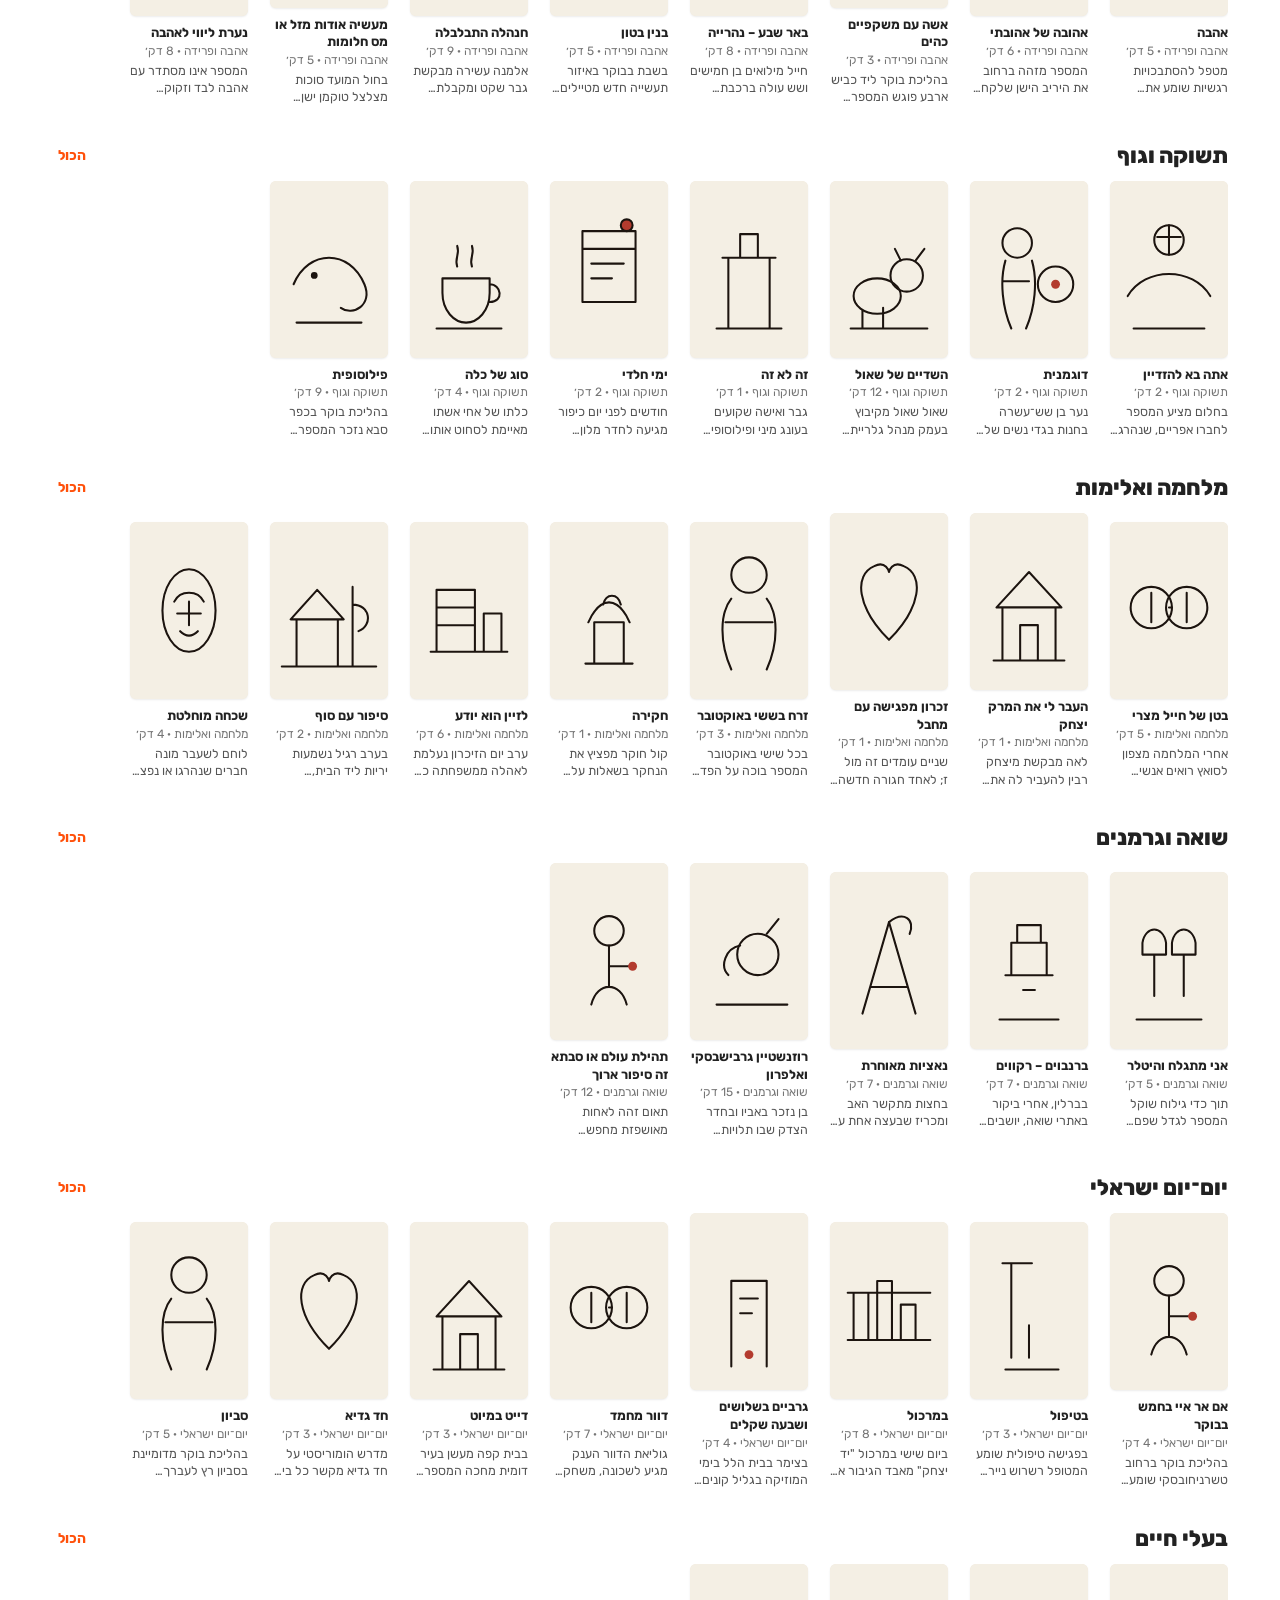
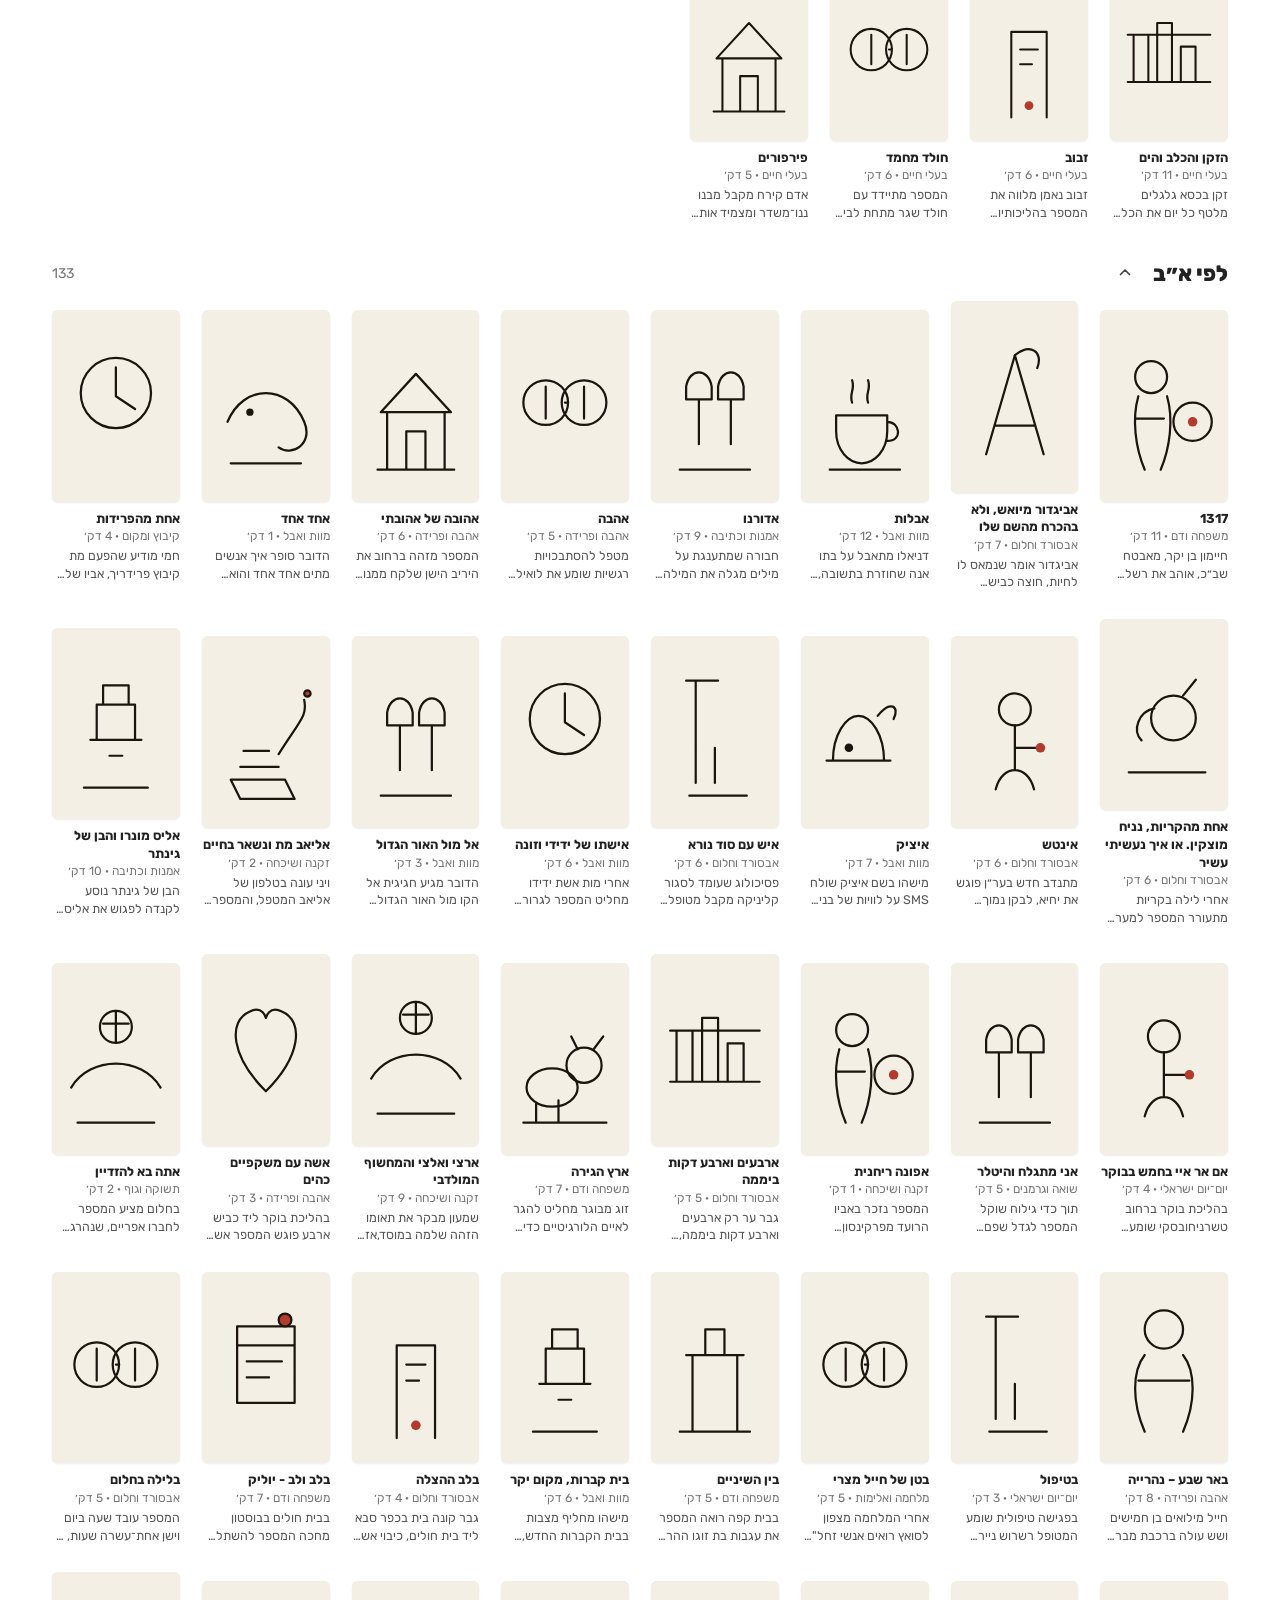
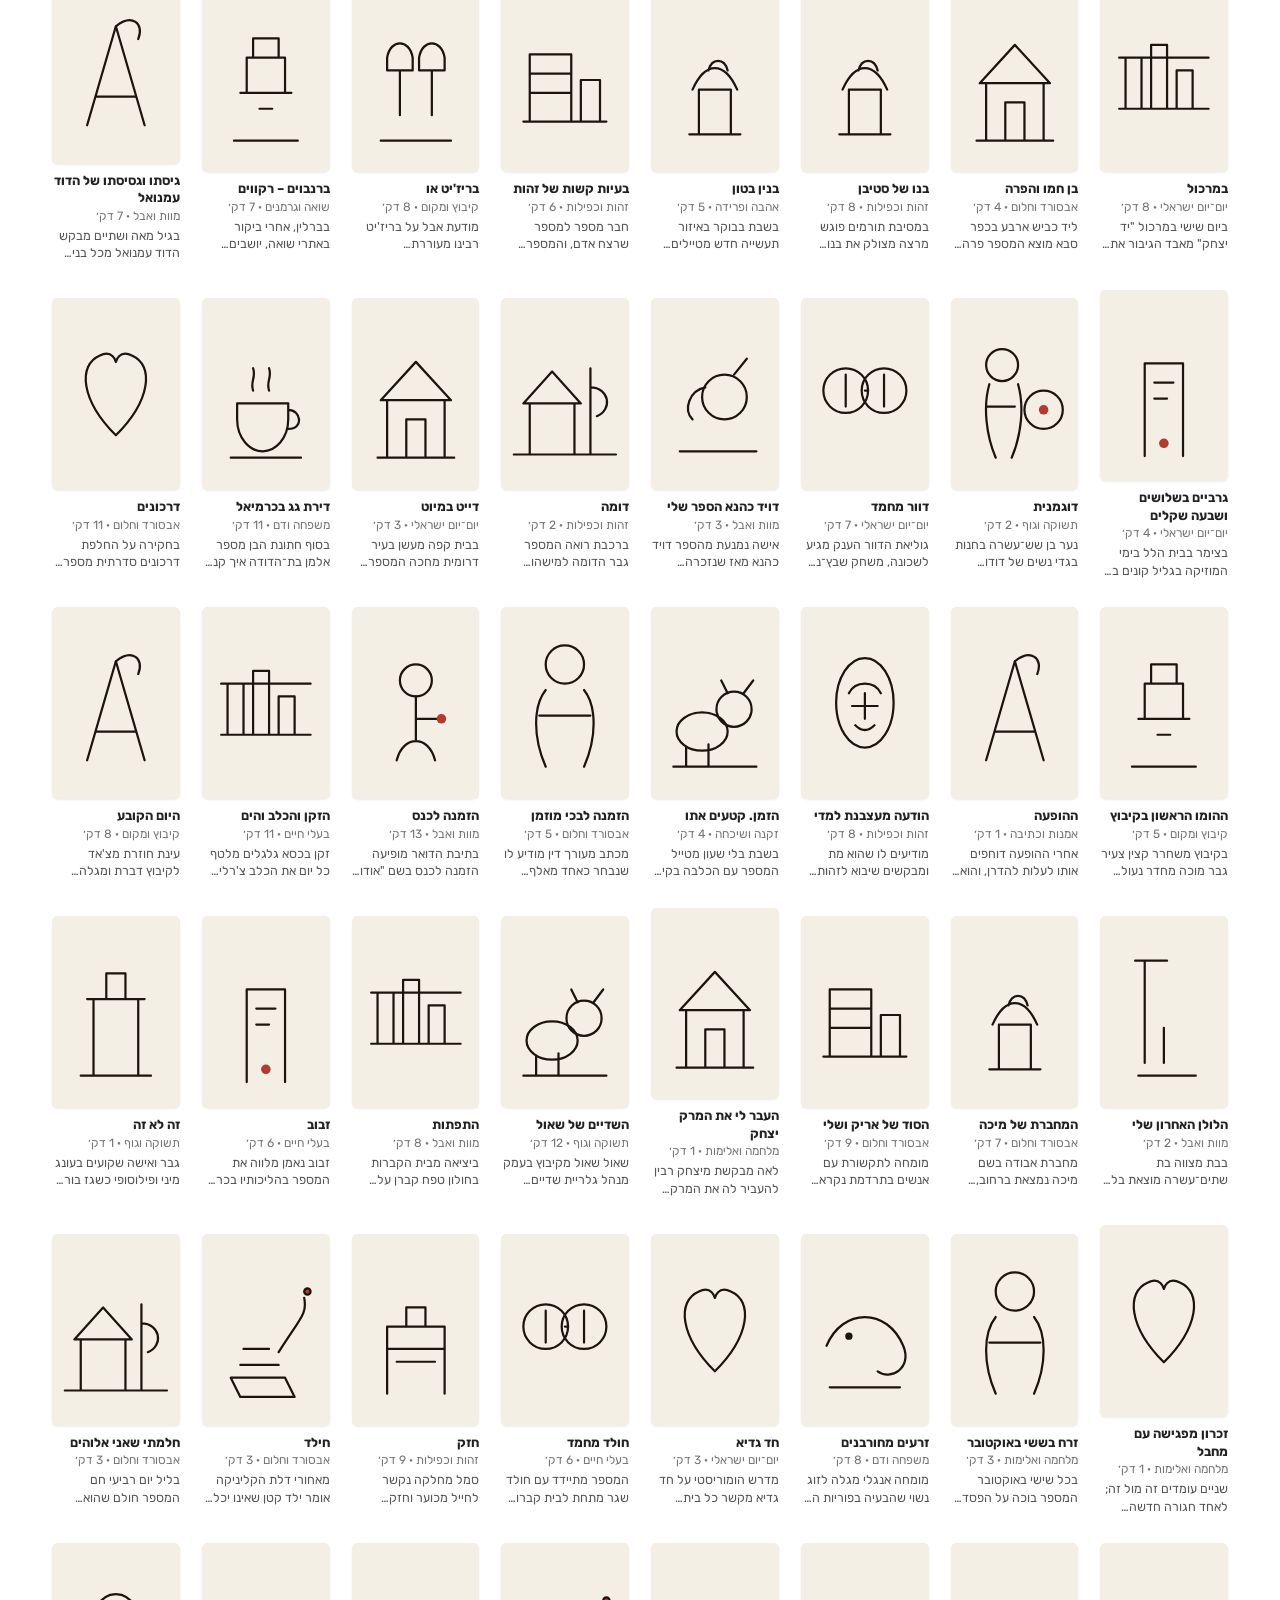
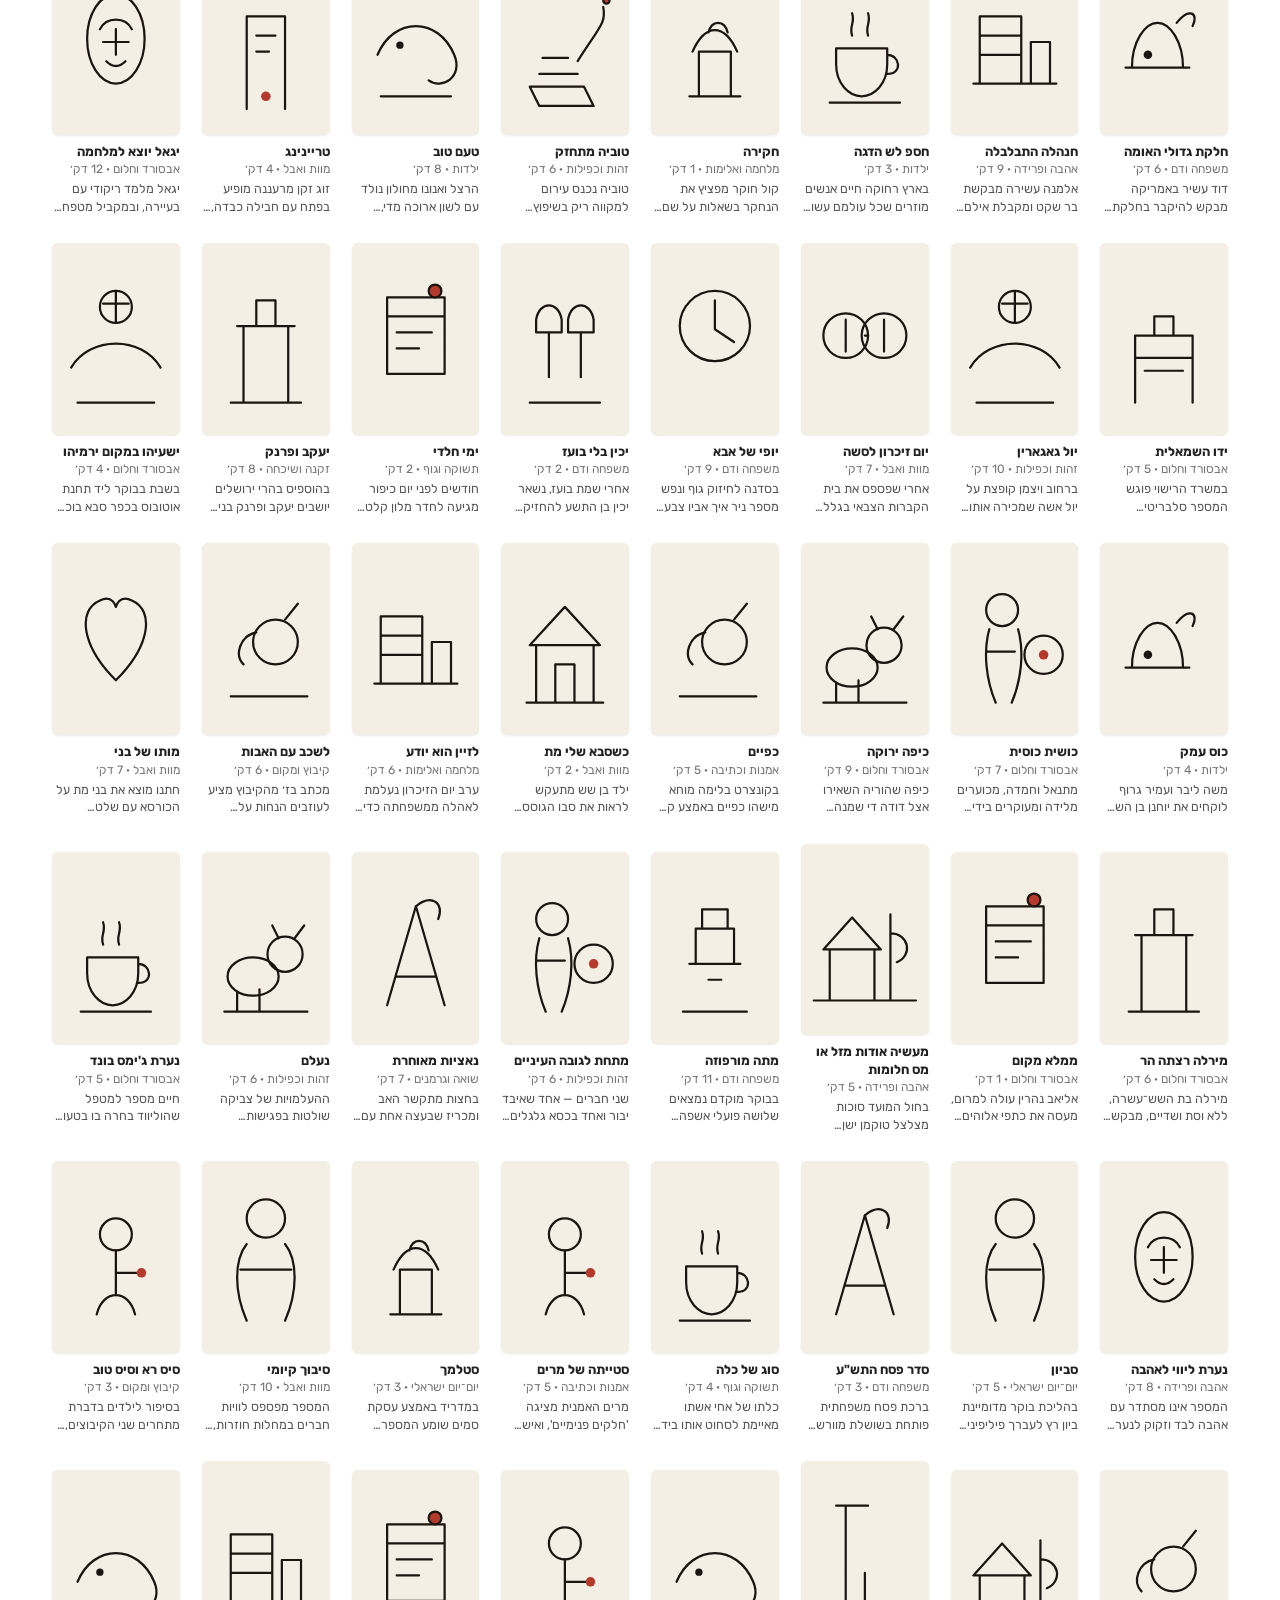
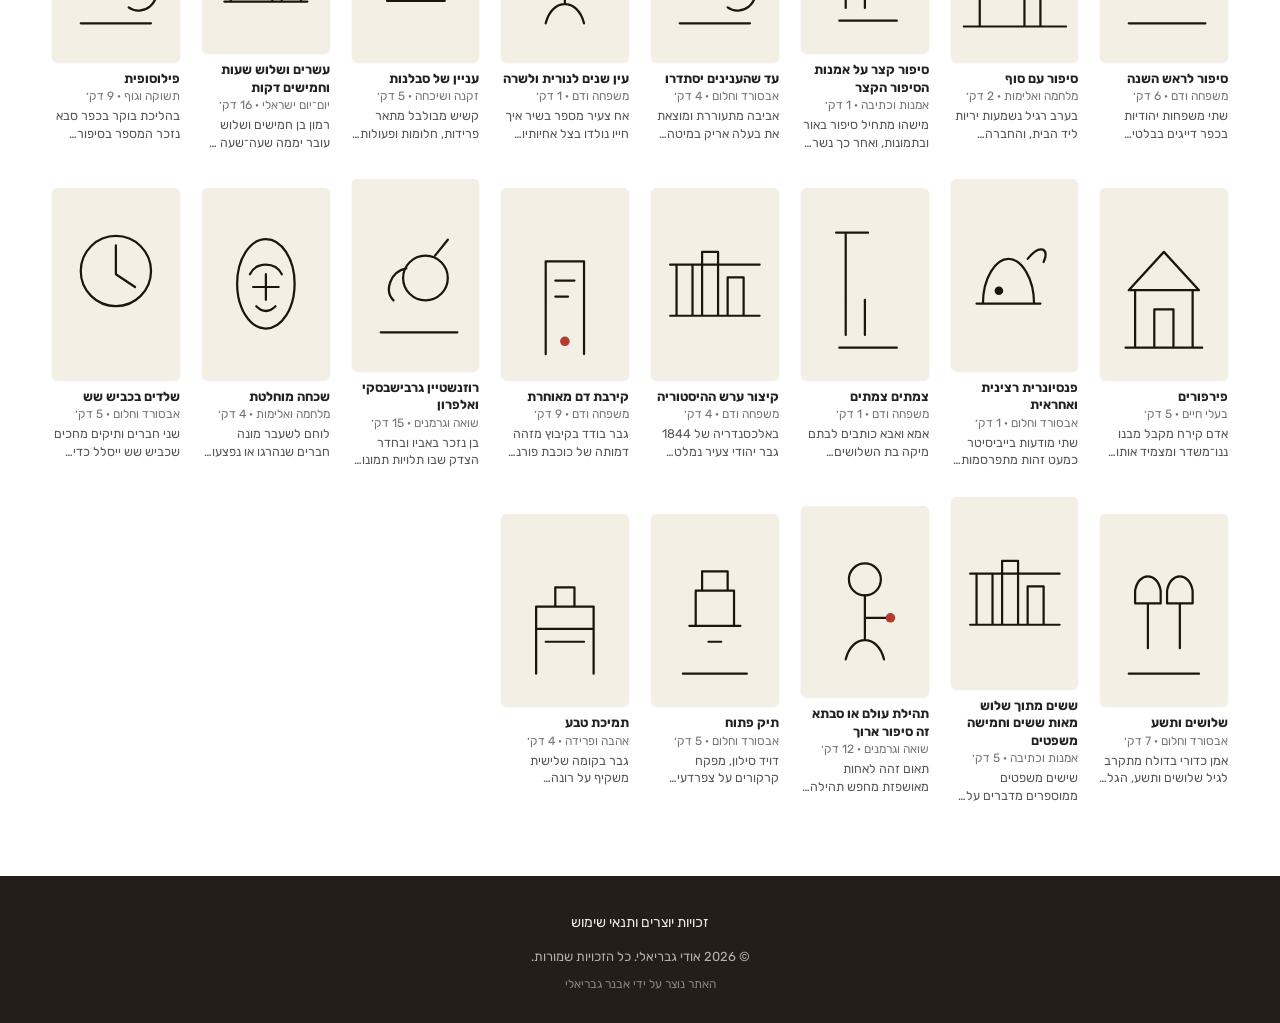
==== commit 89d01b58: "Rename the site to סיפורים, return from a story to the previous page, and keep the older writing dat" ====
--- a/index.html
+++ b/index.html
@@ -4,9 +4,9 @@
 <meta charset="utf-8">
 <meta name="viewport" content="width=device-width, initial-scale=1, viewport-fit=cover">
 <meta name="theme-color" content="#ffffff">
-<title>אודי סיפורים</title>
+<title>סיפורים</title>
 <meta name="description" content="סיפורים קצרים מאת אודי. קריאה וחיפוש.">
-<meta property="og:title" content="אודי סיפורים">
+<meta property="og:title" content="סיפורים">
 <meta property="og:description" content="סיפורים קצרים מאת אודי. קריאה וחיפוש.">
 <meta property="og:type" content="website">
 <meta property="og:url" content="https://avtushh.github.io/udi-stories/">
@@ -23,9 +23,10 @@
 </head>
 <body>
 <div class="load-bar" aria-hidden="true"></div>
+<div class="read-progress" role="progressbar" aria-valuemin="0" aria-valuemax="100" aria-valuenow="0" aria-label="התקדמות בסיפור"></div>
 <header class="top">
   <button type="button" class="top-back" id="top-back" hidden aria-label="חזרה לספרייה"><svg viewBox="0 0 24 24" aria-hidden="true"><path d="M9 6l6 6-6 6" fill="none" stroke="currentColor" stroke-width="2.2" stroke-linecap="round" stroke-linejoin="round"/></svg></button>
-  <button class="logo" id="logo" type="button">אודי סיפורים</button>
+  <button class="logo" id="logo" type="button">סיפורים</button>
   <form class="search" id="search-form">
     <svg viewBox="0 0 24 24" aria-hidden="true"><circle cx="11" cy="11" r="7" fill="none" stroke="currentColor" stroke-width="2"/><path d="M16.5 16.5L21 21" stroke="currentColor" stroke-width="2" stroke-linecap="round"/></svg>
     <input id="q" type="search" placeholder="חיפוש לפי מילה או שם" autocomplete="off">
--- a/styles.css
+++ b/styles.css
@@ -113,6 +113,12 @@
 }
 body.ready .load-bar { animation: none; opacity: 0; transition: opacity .28s ease; }
 body:not(.ready) .site-foot { display: none; }
+.read-progress {
+  display: none; position: fixed; z-index: 25; height: 2px;
+  background: #d0d0d0; pointer-events: none;
+  transform: scaleX(0); transform-origin: right center;
+}
+body[data-page="story"] .read-progress { display: block; }
 @keyframes load-grow {
   0% { transform: scaleX(.08); }
   35% { transform: scaleX(.46); }
@@ -193,7 +199,17 @@
 .view-toggle { display: flex; flex-wrap: wrap; background: #f2f2f2; border-radius: 999px; padding: 3px; }
 .view-toggle button { border: 0; background: transparent; border-radius: 999px; padding: 8px 12px; font-weight: 700; font-size: 14px; color: #444; }
 .view-toggle button.on { background: #fff; color: var(--orange); }
-.read-toggle { margin: 0 0 12px; }
+.read-toggle { margin: 0; }
+.read-row { display: flex; align-items: center; gap: 8px; margin: 0 0 12px; }
+.share-btn {
+  display: inline-flex; align-items: center; gap: 6px; flex: none;
+  margin-inline-start: auto;
+  border: 0; background: #f2f2f2; color: #444;
+  border-radius: 999px; padding: 8px 12px;
+  font-weight: 700; font-size: 14px;
+}
+.share-btn svg { width: 16px; height: 16px; }
+.share-btn:hover { color: var(--orange); }
 .row.as-list { display: flex; flex-direction: column; gap: 0; }
 .row.as-list .card {
   display: grid; grid-template-columns: 52px minmax(0, 1fr);
